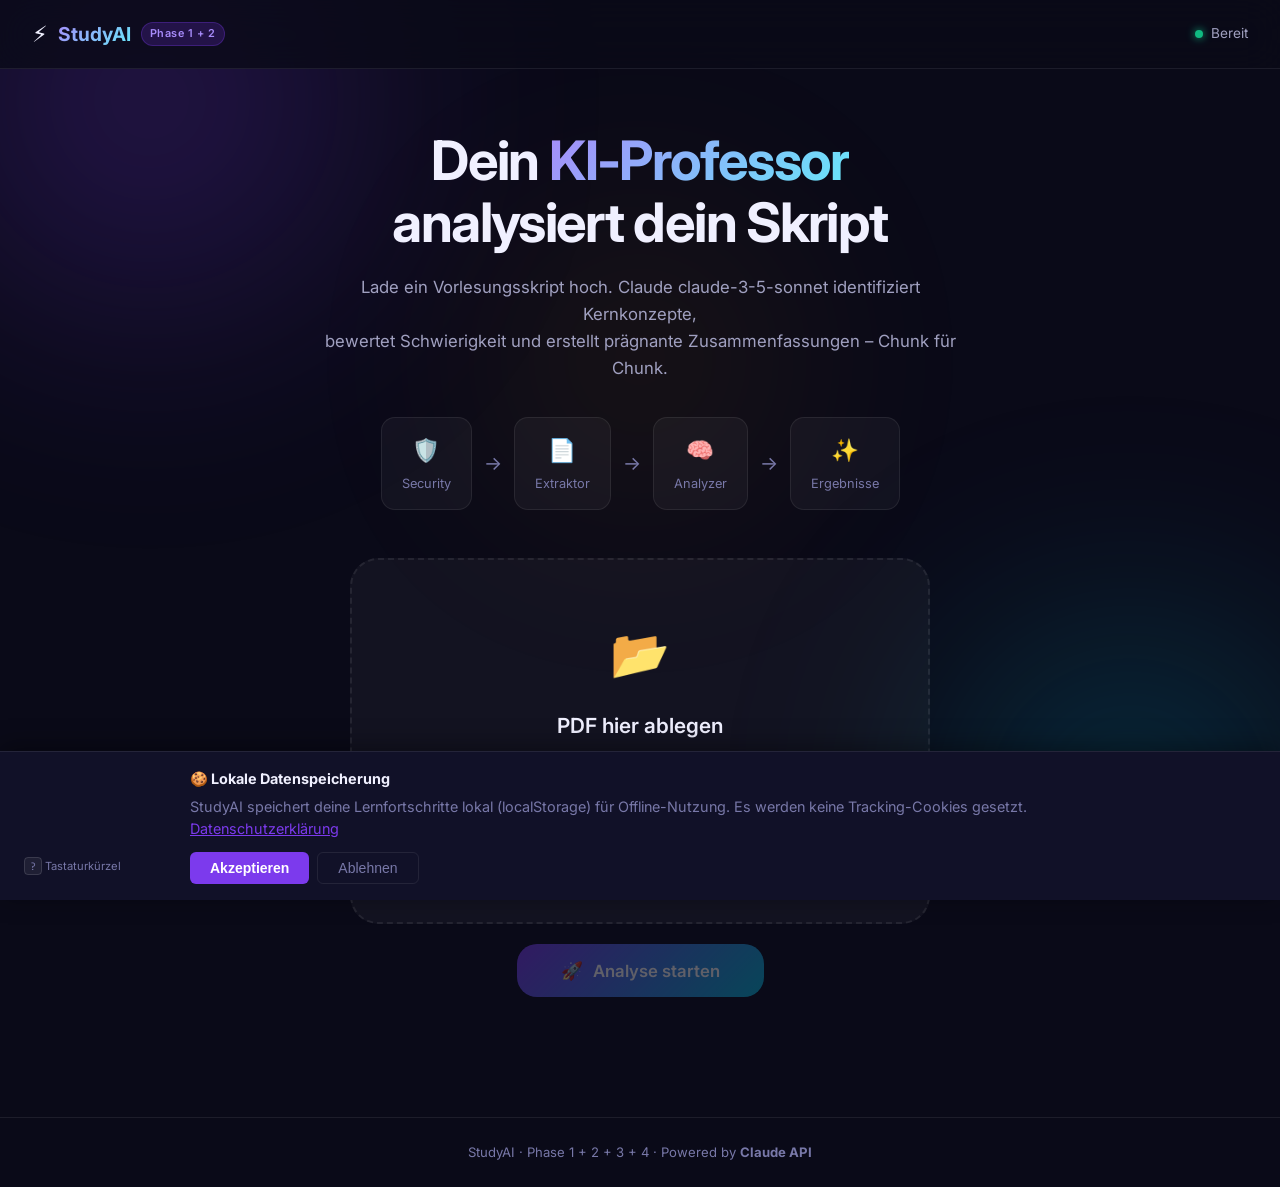
==== index.html @ c9f89b5f "feat: implement Phase 1 (GDPR) + Phase 2 (Monetization) for SaaS launch Phase 1 – GDPR & Legal Compl" ====
<!DOCTYPE html>
<html lang="de">

<head>
  <meta charset="UTF-8" />
  <meta name="viewport" content="width=device-width, initial-scale=1.0" />
  <title>StudyAI – Intelligente Skript-Analyse</title>
  <meta name="description"
    content="KI-gestützte Analyse von Vorlesungsskripten. Lade ein PDF hoch und erhalte sofort Fachbegriffe, Schwierigkeitsgrade und präzise Zusammenfassungen." />

  <!-- ── PWA ────────────────────────────────────────────────────────────────── -->
  <link rel="manifest" href="/manifest.json" />
  <meta name="theme-color" content="#7c3aed" />
  <!-- iOS Support -->
  <meta name="apple-mobile-web-app-capable" content="yes" />
  <meta name="apple-mobile-web-app-status-bar-style" content="black-translucent" />
  <meta name="apple-mobile-web-app-title" content="StudyAI" />
  <link rel="apple-touch-icon" href="/icons/icon.svg" />
  <!-- Windows Tile -->
  <meta name="msapplication-TileColor" content="#7c3aed" />
  <meta name="msapplication-TileImage" content="/icons/icon.svg" />

  <link rel="preconnect" href="https://fonts.googleapis.com" />
  <link rel="preconnect" href="https://fonts.gstatic.com" crossorigin />
  <link
    href="https://fonts.googleapis.com/css2?family=Inter:wght@300;400;500;600;700&family=JetBrains+Mono:wght@400;500&display=swap"
    rel="stylesheet" />
  <link rel="stylesheet" href="styles.css" />
  <script src="https://cdn.jsdelivr.net/npm/mermaid@10/dist/mermaid.min.js"></script>
</head>

<body>

  <!-- ── Hintergrund ──────────────────────────────────────────── -->
  <div class="bg-orbs">
    <div class="orb orb-1"></div>
    <div class="orb orb-2"></div>
    <div class="orb orb-3"></div>
  </div>

  <!-- ── Navigation ───────────────────────────────────────────── -->
  <nav class="navbar">
    <div class="nav-brand">
      <span class="brand-icon">⚡</span>
      <span class="brand-name">StudyAI</span>
      <span class="brand-badge">Phase 1 + 2</span>
    </div>
    <div class="nav-right">
      <div class="nav-status" id="navStatus">
        <span class="status-dot"></span>
        <span id="navStatusText">Bereit</span>
      </div>
      <!-- User-Menü (sichtbar wenn eingeloggt) -->
      <div id="userMenu" class="user-menu hidden">
        <button class="user-menu-btn" id="userMenuBtn" aria-expanded="false">
          <img id="userAvatar" class="user-avatar" src="" alt="Avatar" />
          <span id="userDisplayName" class="user-name"></span>
          <span class="user-menu-chevron">▾</span>
        </button>
        <div id="userMenuDropdown" class="user-menu-dropdown hidden">
          <div class="user-menu-info">
            <span id="userEmail" class="user-menu-email"></span>
            <span id="userTierBadge" class="user-tier-badge tier-free">Free</span>
          </div>

          <!-- Usage-Meter -->
          <div id="userUsageMeter" class="user-usage-meter">
            <div class="usage-row">
              <span class="usage-label">Analysen</span>
              <span id="usageAnalyses" class="usage-count">0 / 3</span>
            </div>
            <div class="usage-bar-wrap">
              <div class="usage-bar-fill" id="usageAnalysesFill" style="width:0%"></div>
            </div>
          </div>

          <hr class="user-menu-divider" />

          <!-- Upgrade-Button (nur für Free-User) -->
          <button class="user-menu-item user-menu-upgrade hidden" id="btnUpgrade">
            <span>⬆️</span> Upgrade auf Pro
          </button>

          <!-- Abo verwalten (nur für Pro-User) -->
          <button class="user-menu-item hidden" id="btnManageBilling">
            <span>💳</span> Abo verwalten
          </button>

          <!-- Daten exportieren (GDPR) -->
          <button class="user-menu-item" id="btnExportData">
            <span>📦</span> Daten exportieren
          </button>

          <!-- Account löschen (GDPR) -->
          <button class="user-menu-item user-menu-danger" id="btnDeleteAccount">
            <span>🗑️</span> Account löschen
          </button>

          <hr class="user-menu-divider" />
          <button class="user-menu-item" id="btnSignOut">
            <span>🚪</span> Abmelden
          </button>
        </div>
      </div>
    </div>
  </nav>

  <!-- ── Hero ─────────────────────────────────────────────────── -->
  <main class="main">

  <!-- ── Session-Picker (erscheint beim Start wenn Sessions vorhanden) ───── -->
  <section id="sessionPickerSection" class="session-picker-section hidden">
    <div class="session-picker-card">
      <div class="session-picker-header">
        <span class="session-picker-icon">📚</span>
        <div>
          <h2 class="session-picker-title">Willkommen zurück!</h2>
          <p class="session-picker-sub">Möchtest du eine frühere Session fortsetzen?</p>
        </div>
      </div>
      <div id="sessionList" class="session-list"></div>
      <div class="session-picker-actions">
        <button id="btnNewSession" class="btn-new-session">+ Neue Session starten</button>
        <label class="btn-import-session" title="Session aus JSON importieren">
          ⬆️ Session importieren
          <input type="file" id="sessionImportInput" accept=".json" class="hidden" />
        </label>
      </div>
    </div>
  </section>

  <!-- ── Toast Container ───────────────────────────────────────────────────── -->
  <div id="toastContainer" role="status" aria-live="polite" aria-atomic="true"></div>

  <!-- ── GDPR Cookie-Consent ─────────────────────────────────────────────────── -->
  <div id="cookieConsent" class="cookie-banner" role="dialog" aria-modal="true"
       aria-labelledby="cookieTitle" hidden>
    <div class="cookie-content">
      <p id="cookieTitle"><strong>🍪 Lokale Datenspeicherung</strong></p>
      <p class="cookie-text">StudyAI speichert deine Lernfortschritte lokal (localStorage)
        für Offline-Nutzung. Es werden keine Tracking-Cookies gesetzt.
        <a href="/privacy.html" target="_blank" rel="noopener">Datenschutzerklärung</a>
      </p>
      <div class="cookie-actions">
        <button id="cookieAccept" class="btn-cookie-accept">Akzeptieren</button>
        <button id="cookieReject" class="btn-cookie-reject">Ablehnen</button>
      </div>
    </div>
  </div>

  <!-- ── Auth-Overlay (wird verborgen wenn eingeloggt) ─────────────────────── -->
  <div id="authOverlay" class="auth-overlay hidden" role="dialog" aria-modal="true" aria-labelledby="authTitle">
    <div class="auth-card">
      <!-- Logo -->
      <div class="auth-logo">
        <img src="/icons/icon.svg" class="auth-logo-img" alt="StudyAI" />
        <h1 class="auth-title">StudyAI</h1>
        <p class="auth-subtitle">Melde dich an, um deine Lernfortschritte zu speichern</p>
      </div>

      <!-- Google Sign-In -->
      <button id="btnSignInGoogle" class="btn-google-signin">
        <svg class="google-icon" viewBox="0 0 24 24" width="20" height="20">
          <path fill="#4285F4" d="M22.56 12.25c0-.78-.07-1.53-.2-2.25H12v4.26h5.92c-.26 1.37-1.04 2.53-2.21 3.31v2.77h3.57c2.08-1.92 3.28-4.74 3.28-8.09z"/>
          <path fill="#34A853" d="M12 23c2.97 0 5.46-.98 7.28-2.66l-3.57-2.77c-.98.66-2.23 1.06-3.71 1.06-2.86 0-5.29-1.93-6.16-4.53H2.18v2.84C3.99 20.53 7.7 23 12 23z"/>
          <path fill="#FBBC05" d="M5.84 14.09c-.22-.66-.35-1.36-.35-2.09s.13-1.43.35-2.09V7.07H2.18C1.43 8.55 1 10.22 1 12s.43 3.45 1.18 4.93l2.85-2.22.81-.62z"/>
          <path fill="#EA4335" d="M12 5.38c1.62 0 3.06.56 4.21 1.64l3.15-3.15C17.45 2.09 14.97 1 12 1 7.7 1 3.99 3.47 2.18 7.07l3.66 2.84c.87-2.6 3.3-4.53 6.16-4.53z"/>
        </svg>
        Mit Google anmelden
      </button>

      <div class="auth-divider"><span>oder</span></div>

      <!-- Email/Passwort -->
      <form id="authEmailForm" class="auth-email-form" autocomplete="on">
        <input type="email" id="authEmail" class="auth-input" placeholder="E-Mail" required autocomplete="email" />
        <input type="password" id="authPassword" class="auth-input" placeholder="Passwort" required autocomplete="current-password" />
        <div style="text-align: right; margin: -8px 0 12px;">
          <a href="#" id="forgotPasswordLink" style="font-size: 13px; color: #6c8ebf; text-decoration: none;">Passwort vergessen?</a>
        </div>
        <div id="authError" class="auth-error hidden"></div>
        <button type="submit" id="btnSignInEmail" class="btn-auth-submit">Anmelden</button>
        <button type="button" id="btnRegisterEmail" class="btn-auth-secondary">Registrieren</button>
      </form>

      <!-- Offline / kein Firebase -->
      <div class="auth-local-hint hidden" id="authLocalHint">
        <p>Kein Firebase konfiguriert – App läuft im lokalen Modus.</p>
      </div>
    </div>
  </div>

  <!-- ── Offline-Indicator ─────────────────────────────────────────────────── -->
  <div id="offlineBanner" class="offline-banner hidden">
    <span class="offline-icon">📴</span>
    <span>Offline – Änderungen werden gespeichert sobald du wieder online bist</span>
  </div>

  <!-- ── PWA Install-Banner ────────────────────────────────────────────────── -->
  <div id="installBanner" class="install-banner hidden">
    <div class="install-banner-content">
      <img src="/icons/icon.svg" class="install-banner-icon" alt="StudyAI Icon" />
      <div class="install-banner-text">
        <strong>StudyAI installieren</strong>
        <span>Zur Homescreen hinzufügen – auch offline nutzbar</span>
      </div>
    </div>
    <div class="install-banner-btns">
      <button id="btnInstall" class="btn-install">Installieren</button>
      <button id="btnInstallDismiss" class="btn-install-dismiss">✕</button>
    </div>
  </div>

  <!-- ── SW Update-Banner ──────────────────────────────────────────────────── -->
  <div id="updateBanner" class="update-banner hidden">
    <span>🔄 Neue Version verfügbar</span>
    <button id="btnUpdate" class="btn-update">Jetzt aktualisieren</button>
  </div>

  <!-- ── Keyboard Help Modal ───────────────────────────────────────────────── -->
  <div id="kbdHelpModal" class="hidden" role="dialog" aria-modal="true" aria-labelledby="kbdHelpTitle">
    <div class="kbd-help-card">
      <div class="kbd-help-title" id="kbdHelpTitle">
        Tastaturkürzel
        <button class="kbd-help-close" id="btnKbdHelpClose" aria-label="Schließen">✕</button>
      </div>
      <div class="kbd-help-section">
        <div class="kbd-help-section-title">Allgemein</div>
        <div class="kbd-help-row">
          <span>Hilfe öffnen / schließen</span>
          <div class="kbd-keys"><span class="kbd-key">?</span></div>
        </div>
        <div class="kbd-help-row">
          <span>Modals schließen</span>
          <div class="kbd-keys"><span class="kbd-key">Esc</span></div>
        </div>
      </div>
      <div class="kbd-help-section">
        <div class="kbd-help-section-title">Spaced Repetition</div>
        <div class="kbd-help-row">
          <span>Karte aufdecken</span>
          <div class="kbd-keys"><span class="kbd-key">Leertaste</span> <span class="kbd-key">Enter</span></div>
        </div>
        <div class="kbd-help-row">
          <span>Nochmal / Schwer / Gut / Einfach</span>
          <div class="kbd-keys"><span class="kbd-key">1</span><span class="kbd-key">2</span><span class="kbd-key">3</span><span class="kbd-key">4</span></div>
        </div>
      </div>
      <div class="kbd-help-section">
        <div class="kbd-help-section-title">Quiz</div>
        <div class="kbd-help-row">
          <span>Option A / B / C / D wählen</span>
          <div class="kbd-keys"><span class="kbd-key">1</span><span class="kbd-key">2</span><span class="kbd-key">3</span><span class="kbd-key">4</span></div>
        </div>
        <div class="kbd-help-row">
          <span>Nächste Frage</span>
          <div class="kbd-keys"><span class="kbd-key">Enter</span> <span class="kbd-key">Leertaste</span></div>
        </div>
      </div>
    </div>
  </div>

  <!-- ── Rename Modal ──────────────────────────────────────────────────────── -->
  <div id="renameModal" class="modal-overlay hidden" role="dialog" aria-modal="true" aria-labelledby="renameModalTitle">
    <div class="modal-card">
      <h3 class="modal-title" id="renameModalTitle">Session umbenennen</h3>
      <input type="text" id="renameInput" class="modal-input" placeholder="Neuer Name…" maxlength="80" />
      <div class="modal-actions">
        <button id="btnRenameSave" class="btn-primary">Speichern</button>
        <button id="btnRenameCancel" class="btn-ghost">Abbrechen</button>
      </div>
    </div>
  </div>

    <section class="hero">
      <h1 class="hero-title">
        Dein&nbsp;<span class="gradient-text">KI-Professor</span><br />
        analysiert dein Skript
      </h1>
      <p class="hero-subtitle">
        Lade ein Vorlesungsskript hoch. Claude claude-3-5-sonnet identifiziert Kernkonzepte,<br />
        bewertet Schwierigkeit und erstellt prägnante Zusammenfassungen – Chunk für Chunk.
      </p>

      <!-- Agent-Pipeline-Visualisierung -->
      <div class="pipeline-bar">
        <div class="pipeline-step" id="step-security">
          <div class="pipeline-icon">🛡️</div>
          <span>Security</span>
        </div>
        <div class="pipeline-arrow">→</div>
        <div class="pipeline-step" id="step-extraction">
          <div class="pipeline-icon">📄</div>
          <span>Extraktor</span>
        </div>
        <div class="pipeline-arrow">→</div>
        <div class="pipeline-step" id="step-analysis">
          <div class="pipeline-icon">🧠</div>
          <span>Analyzer</span>
        </div>
        <div class="pipeline-arrow">→</div>
        <div class="pipeline-step" id="step-finalizing">
          <div class="pipeline-icon">✨</div>
          <span>Ergebnisse</span>
        </div>
      </div>
    </section>

    <!-- ── Upload-Zone ──────────────────────────────────────────── -->
    <section class="upload-section" id="uploadSection">
      <div class="upload-card" id="dropZone">
        <input type="file" id="fileInput" accept=".pdf" class="hidden" multiple />
        <div class="upload-icon">📂</div>
        <h2 class="upload-title">PDF hier ablegen</h2>
        <p class="upload-subtitle">oder klicken zum Auswählen</p>
        <p class="upload-hint">Max. 20 MB · Max. 200 Seiten · Nur textbasierte PDFs</p>
        <button class="btn-upload" id="btnUpload">PDF auswählen</button>
      </div>

      <!-- Dateivorschau -->
      <div class="file-preview hidden" id="filePreview">
        <div class="file-icon">📋</div>
        <div class="file-info">
          <span class="file-name" id="fileName">–</span>
          <span class="file-size" id="fileSize">–</span>
        </div>
        <button class="btn-remove" id="btnRemove" title="Entfernen">✕</button>
        <div id="fileList" class="file-list hidden"></div>
      </div>

      <button class="btn-analyze" id="btnAnalyze" disabled>
        <span class="btn-icon">🚀</span>
        Analyse starten
      </button>
    </section>

    <!-- ── Fortschrittsanzeige ──────────────────────────────────── -->
    <section class="progress-section hidden" id="progressSection">
      <div class="progress-card">
        <div class="progress-header">
          <span class="progress-title" id="progressTitle">Initialisiere…</span>
          <span class="progress-pct" id="progressPct">0%</span>
        </div>
        <div class="progress-track">
          <div class="progress-bar" id="progressBar"></div>
        </div>
        <p class="progress-msg" id="progressMsg">Bitte warte…</p>
        <div class="progress-agents">
          <span class="agent-chip active" id="agentSecurity">🛡️ Security</span>
          <span class="agent-chip" id="agentExtraction">📄 Extraktor</span>
          <span class="agent-chip" id="agentAnalysis">🧠 Analyzer</span>
          <span class="agent-chip" id="agentFinalizing">✨ Finalisierung</span>
        </div>
      </div>
    </section>

    <!-- ── Metadaten ─────────────────────────────────────────────── -->
    <section class="meta-section hidden" id="metaSection">
      <div class="meta-grid" id="metaGrid">
        <!-- via JS befüllt -->
      </div>
    </section>

    <!-- ── Ergebnisse ────────────────────────────────────────────── -->
    <section class="results-section hidden" id="resultsSection">
      <div class="results-header">
        <h2 class="results-title">Analyse-Ergebnisse</h2>
        <div class="results-actions">
          <button class="btn-ghost" id="btnToggleView">🗂️ Alle Themen</button>
          <button class="btn-ghost" id="btnDownload">⬇️ JSON herunterladen</button>
          <button class="btn-ghost" id="btnReset">↩️ Neu analysieren</button>
        </div>
      </div>

      <!-- Themenübersicht -->
      <div class="view hidden" id="viewThemes">
        <div class="themes-grid" id="themesGrid"></div>
      </div>

      <!-- Chunk-Karten -->
      <div class="view" id="viewChunks">
        <div class="chunks-grid" id="chunksGrid"></div>
      </div>
    </section>

    <!-- ── Fehler ────────────────────────────────────────────────── -->
    <section class="error-section hidden" id="errorSection">
      <div class="error-card">
        <div class="error-icon">⚠️</div>
        <h3>Fehler bei der Analyse</h3>
        <p class="error-msg" id="errorMsg">–</p>
        <button class="btn-analyze" id="btnErrorReset">Erneut versuchen</button>
      </div>
    </section>

    <!-- ── Phase 2: Lernplan ──────────────────────────────── -->
    <section class="plan-section hidden" id="planSection">
      <!-- Divider -->
      <div class="phase-divider">
        <span class="phase-label">Phase 2 – Der Planer</span>
      </div>

      <!-- Steuerung -->
      <div class="plan-controls-card">
        <div class="plan-controls-header">
          <div class="plan-controls-icon">📅</div>
          <div>
            <h2 class="plan-controls-title">Lernplan erstellen</h2>
            <p class="plan-controls-sub">Claude verteilt die Themen gewichtet nach Schwierigkeit mit 2 Puffertagen vor
              der Prüfung.</p>
          </div>
        </div>
        <div class="plan-inputs">
          <div class="plan-input-group">
            <label class="plan-label" for="inputPruefungsdatum">🗓️ Prüfungsdatum</label>
            <input type="date" id="inputPruefungsdatum" class="plan-date-input" />
          </div>
          <div class="plan-input-group">
            <label class="plan-label" for="inputStunden">
              ⏱️ Tägliche Lernzeit: <span id="stundenWert">3</span> Stunden
            </label>
            <input type="range" id="inputStunden" class="plan-slider" min="1" max="12" step="0.5" value="3" />
            <div class="slider-ticks">
              <span>1h</span><span>3h</span><span>6h</span><span>9h</span><span>12h</span>
            </div>
          </div>
        </div>
        <button class="btn-plan" id="btnPlan" disabled>
          <span class="btn-icon">🗓️</span>
          Lernplan generieren
        </button>
      </div>

      <!-- Ladeanimation -->
      <div class="plan-loading hidden" id="planLoading">
        <div class="plan-spinner"></div>
        <p class="plan-loading-text">Claude erstellt deinen persönlichen Lernplan…</p>
      </div>

      <!-- Fehler beim Planen -->
      <div class="plan-error hidden" id="planError">
        <div class="error-card">
          <div class="error-icon">⚠️</div>
          <h3>Fehler beim Erstellen des Lernplans</h3>
          <p class="error-msg" id="planErrorMsg">–</p>
        </div>
      </div>

      <!-- Kalender-Ergebnis -->
      <div class="plan-result hidden" id="planResult">
        <div class="plan-result-header">
          <div class="plan-stats" id="planStats"></div>
          <button class="btn-ghost" id="btnDownloadPlan">⬇️ Lernplan herunterladen</button>
        </div>
        <div class="calendar-container" id="calendarContainer"></div>
      </div>
    </section>

    <!-- ── Phase 3: Flashcard-Fabrik ───────────────────── -->
    <section class="fc-section hidden" id="fcSection">

      <!-- Phase-Divider -->
      <div class="phase-divider">
        <span class="phase-label">Phase 3 – Die Flashcard-Fabrik</span>
      </div>

      <!-- Trigger-Card -->
      <div class="fc-trigger-card">
        <div class="fc-trigger-header">
          <div class="fc-trigger-icon">🧠</div>
          <div>
            <h2 class="fc-trigger-title">Flashcards werden automatisch generiert</h2>
            <p class="fc-trigger-sub">Claude erstellt Anki-Karten für jedes Thema: Definitionen, Formeln, Konzepte &amp;
              Ursache-Wirkung. Karten werden sofort nach der Analyse erzeugt.</p>
          </div>
        </div>
        <button class="btn-fc-generate" id="btnFcGenerate">
          <span class="btn-icon">🔄</span>
          Neu generieren
        </button>
      </div>

      <!-- SSE-Fortschritt -->
      <div class="fc-progress hidden" id="fcProgress">
        <div class="fc-progress-inner">
          <div class="plan-spinner"></div>
          <div>
            <div class="fc-progress-title" id="fcProgressTitle">Generiere Karten…</div>
            <div class="fc-progress-bar-wrap">
              <div class="fc-progress-bar" id="fcProgressBar"></div>
            </div>
            <div class="fc-progress-msg" id="fcProgressMsg">Bitte warten…</div>
          </div>
        </div>
      </div>

      <!-- Ergebnis -->
      <div class="fc-result hidden" id="fcResult">
        <!-- Stats + Filter + Actions -->
        <div class="fc-result-header">
          <div class="fc-stats" id="fcStats"></div>
          <div class="fc-actions">
            <button class="btn-ghost" id="btnFcDownload">⬇️ Anki-Export</button>
            <button class="btn-ghost" id="btnFcShuffle">🔀 Mischen</button>
          </div>
        </div>

        <!-- Suchfeld -->
        <div class="fc-search-wrap">
          <span class="fc-search-icon">🔍</span>
          <input type="text" id="fcSearchInput" class="fc-search-input" placeholder="Karten durchsuchen…" maxlength="120" autocomplete="off" />
          <button class="fc-search-clear" id="fcSearchClear" title="Suche löschen">✕</button>
        </div>

        <!-- Typ-Filter -->
        <div class="fc-filter-bar" id="fcFilterBar">
          <button class="fc-filter-pill active" data-type="all">Alle</button>
        </div>

        <!-- Schwierigkeits-Tier-Filter -->
        <div class="fc-filter-bar fc-tier-bar" id="fcTierBar" style="margin-top: 10px;">
          <button class="fc-tier-pill active" data-tier="all">Alle Level</button>
          <button class="fc-tier-pill" data-tier="Beginner">🌱 Beginner</button>
          <button class="fc-tier-pill" data-tier="Intermediate">🚀 Intermediate</button>
          <button class="fc-tier-pill" data-tier="Advanced">🧠 Advanced</button>
        </div>

        <!-- Deck-Viewport: einzelne Karte + Navigation -->
        <div class="fc-deck" id="fcDeck">
          <div class="fc-card-wrap">
            <!-- 3D-Flip-Karte -->
            <div class="fc-card" id="fcCard">
              <div class="fc-card-inner" id="fcCardInner">
                <div class="fc-card-front">
                  <div style="display: flex; justify-content: space-between; align-items: center; margin-bottom: 20px;">
                    <div class="fc-card-typ" id="fcCardTyp" style="margin-bottom: 0;"></div>
                    <div class="fc-card-tier" id="fcCardTier"
                      style="font-size: 0.75rem; font-weight: 700; padding: 4px 10px; border-radius: 99px;"></div>
                  </div>
                  <div class="fc-card-question" id="fcCardFront"></div>
                  <div class="fc-card-hint">Tippen zum Umdrehen 🔄</div>
                </div>
                <div class="fc-card-back">
                  <div class="fc-card-answer" id="fcCardBack"></div>
                  <div class="fc-card-diagram" id="fcCardDiagram" style="margin-top: 15px;"></div>
                  <div class="fc-card-diff" id="fcCardDiff"></div>
                </div>
              </div>
            </div>
          </div>

          <!-- Bewertungs-Buttons -->
          <div class="fc-rating" id="fcRating">
            <button class="fc-rate-btn fc-rate-hard" id="btnRateHard">🔴 Nochmal</button>
            <button class="fc-rate-btn fc-rate-ok" id="btnRateOk">🟡 Gut</button>
            <button class="fc-rate-btn fc-rate-easy" id="btnRateEasy">🟢 Perfekt</button>
          </div>

          <!-- Navigation -->
          <div class="fc-nav">
            <button class="fc-nav-btn" id="btnFcPrev">←</button>
            <span class="fc-nav-count" id="fcNavCount">1 / 0</span>
            <button class="fc-nav-btn" id="btnFcNext">→</button>
          </div>
        </div>

        <!-- Karten-Galerie (alle Karten als Grid) -->
        <div class="fc-gallery" id="fcGallery"></div>
      </div>

    </section>

  <!-- ── Quiz-Modus ──────────────────────────────────────────────── -->
  <section id="quizSection" class="quiz-section hidden">
    <div class="phase-divider">
      <span class="phase-label">🧠 Phase 5 – Quiz-Modus</span>
    </div>
    <div class="quiz-card">
      <!-- Setup -->
      <div id="quizSetup">
        <div class="quiz-setup-header">
          <span class="quiz-setup-icon">🎯</span>
          <div>
            <h3 class="quiz-setup-title">Active Recall Quiz</h3>
            <p class="quiz-setup-sub">Teste dein Wissen mit Multiple-Choice-Fragen. Claude generiert 3 falsche + 1 richtige Antwort pro Karte.</p>
          </div>
        </div>
        <div class="quiz-setup-btns">
          <button id="btnQuizAll" class="btn-quiz-start">🧠 Alle Karten testen (20 Fragen)</button>
          <button id="btnQuizWeak" class="btn-quiz-weak hidden">📉 Nur Schwächen testen</button>
        </div>
      </div>
      <!-- Loading -->
      <div id="quizLoading" class="quiz-loading hidden">
        <div class="plan-spinner"></div>
        <p class="quiz-loading-text">Claude generiert Antwortoptionen…</p>
      </div>
      <!-- Progress + Frage -->
      <div id="quizProgressWrap" class="hidden">
        <div class="quiz-prog-header">
          <span id="quizProgressLabel" class="quiz-prog-label">Frage 1 von 20</span>
          <span id="quizProgressPct" class="quiz-prog-pct">0%</span>
        </div>
        <div class="progress-track" style="margin-bottom:1.5rem">
          <div id="quizProgressBar" class="progress-bar" style="width:0%"></div>
        </div>
        <!-- Frage -->
        <div id="quizQuestion">
          <div class="quiz-question-meta">
            <span id="quizQuestionTyp" class="fc-card-typ">Konzept</span>
          </div>
          <p id="quizQuestionText" class="quiz-question-text"></p>
          <div id="quizOptions" class="quiz-options"></div>
          <button id="btnQuizNext" class="btn-quiz-next hidden">Weiter →</button>
        </div>
      </div>
      <!-- Ergebnis -->
      <div id="quizResult" class="quiz-result hidden">
        <div class="quiz-score-ring">
          <svg viewBox="0 0 120 120" class="quiz-score-svg">
            <circle cx="60" cy="60" r="52" class="sr-ring-bg"/>
            <circle id="quizScoreArc" cx="60" cy="60" r="52" class="sr-ring-arc quiz-score-arc"/>
          </svg>
          <div class="quiz-score-text">
            <span id="quizScoreNum" class="quiz-score-num">0</span>
            <span class="quiz-score-lbl">Punkte</span>
          </div>
        </div>
        <p id="quizScoreText" class="quiz-score-desc"></p>
        <div id="quizWeakTopics" class="quiz-weak-topics"></div>
        <div class="quiz-result-btns">
          <button id="btnQuizRetry" class="btn-quiz-start">🔄 Nochmal</button>
          <button id="btnQuizRetryWeak" class="btn-quiz-weak hidden">📉 Nur Fehler wiederholen</button>
        </div>
      </div>
    </div>
  </section>

    <!-- ── Phase 4: Spaced Repetition ────────────────── -->
    <section class="sr-section hidden" id="srSection">

      <!-- Divider -->
      <div class="phase-divider">
        <span class="phase-label">Phase 4 – Spaced Repetition (SM-2)</span>
        <span class="ml-badge">✨ ML Optimized</span>
      </div>

      <!-- Tabs -->
      <div class="sr-tabs" id="srTabs">
        <button class="sr-tab active" data-tab="dashboard">📊 Dashboard</button>
        <button class="sr-tab" data-tab="weaknesses">📉 Schwächen</button>
      </div>
      <!-- Schwächen-Tab -->
      <div id="srWeaknessTab" class="hidden">
        <div id="weaknessList" class="weakness-list"></div>
        <button id="btnQuizWeaknesses" class="btn-quiz-weak" style="margin-top:1rem">🧠 Schwächen im Quiz testen</button>
      </div>

      <!-- Status-Dashboard -->
      <div id="srDashboardTab" class="sr-dashboard">
        <!-- Fortschrittsring -->
        <div class="sr-ring-wrap">
          <svg class="sr-ring" viewBox="0 0 80 80">
            <circle class="sr-ring-bg" cx="40" cy="40" r="34" />
            <circle class="sr-ring-arc" cx="40" cy="40" r="34" id="srRingArc" />
          </svg>
          <div class="sr-ring-text">
            <span class="sr-ring-num" id="srDueCount">0</span>
            <span class="sr-ring-lbl">Fällig</span>
          </div>
        </div>
        <!-- Stats -->
        <div class="sr-stats-grid">
          <div class="sr-stat-item">
            <div class="sr-stat-val" id="srTotalCount">0</div>
            <div class="sr-stat-label">Gesamt</div>
          </div>
          <div class="sr-stat-item">
            <div class="sr-stat-val" id="srNewCount">0</div>
            <div class="sr-stat-label">Neu</div>
          </div>
          <div class="sr-stat-item">
            <div class="sr-stat-val" id="srLearnedCount">0</div>
            <div class="sr-stat-label">Gelernt</div>
          </div>
          <div class="sr-stat-item">
            <div class="sr-stat-val" id="srStreakCount">0</div>
            <div class="sr-stat-label">Streak 🔥</div>
          </div>
        </div>
        <!-- Start-Button -->
        <button class="btn-sr-start" id="btnSrStart" disabled>
          <span id="srStartLabel">▶ Review starten</span>
        </button>
      </div>

      <!-- Review-View (Karte + 4-Button-Rating) -->
      <div class="sr-review hidden" id="srReview">
        <!-- Fortschritt -->
        <div class="sr-review-progress">
          <div class="sr-review-prog-bar-wrap">
            <div class="sr-review-prog-bar" id="srReviewProgBar"></div>
          </div>
          <span class="sr-review-prog-label" id="srReviewProgLabel">0 / 0</span>
        </div>

        <!-- Flip-Karte (SM-2-Variante) -->
        <div class="fc-card-wrap" style="margin:0 auto;">
          <div class="fc-card" id="srCard">
            <div class="fc-card-inner" id="srCardInner">
              <div class="fc-card-front">
                <div class="fc-card-typ" id="srCardTyp"></div>
                <div class="fc-card-question" id="srCardFront"></div>
                <div class="fc-card-hint">Tippen zum Aufdecken 🔄</div>
              </div>
              <div class="fc-card-back">
                <div class="fc-card-answer" id="srCardBack"></div>
                <div class="fc-card-diff" id="srCardDiff"></div>
              </div>
            </div>
          </div>
        </div>

        <!-- 4-Button-Bewertung (nur sichtbar nach dem Aufdecken) -->
        <div class="sr-rating-wrap hidden" id="srRatingWrap">
          <p class="sr-rating-hint">Wie gut wusstest du es? <span class="kbd-hint">Tasten: 1 · 2 · 3 · 4</span></p>
          <div class="sr-rating-btns">
            <button class="sr-btn sr-btn-again" id="srBtnAgain" data-rating="0">
              <span class="sr-btn-icon">🔁</span>
              <span class="sr-btn-label">Nochmal</span>
              <span class="sr-btn-interval">Sofort</span>
            </button>
            <button class="sr-btn sr-btn-hard" id="srBtnHard" data-rating="1">
              <span class="sr-btn-icon">🔴</span>
              <span class="sr-btn-label">Schwer</span>
              <span class="sr-btn-interval">+10 Min</span>
            </button>
            <button class="sr-btn sr-btn-good" id="srBtnGood" data-rating="2">
              <span class="sr-btn-icon">🟡</span>
              <span class="sr-btn-label">Gut</span>
              <span class="sr-btn-interval">+2 Tage</span>
            </button>
            <button class="sr-btn sr-btn-easy" id="srBtnEasy" data-rating="3">
              <span class="sr-btn-icon">🟢</span>
              <span class="sr-btn-label">Einfach</span>
              <span class="sr-btn-interval">+4 Tage</span>
            </button>
          </div>
        </div>
      </div>

      <!-- Session-Abschluss -->
      <div class="sr-done hidden" id="srDone">
        <div class="sr-done-icon">🎉</div>
        <h3 class="sr-done-title">Session abgeschlossen!</h3>
        <div class="sr-done-stats" id="srDoneStats"></div>
        <button class="btn-sr-start" id="btnSrAgain">Nochmäls wiederholen</button>
      </div>

    </section>

  </main>

  <!-- ── Footer ────────────────────────────────────────────────── -->
  <footer class="footer">
    <p>StudyAI · Phase 1 + 2 + 3 + 4 · Powered by <strong id="footerModel">Claude API</strong></p>
  </footer>

  <!-- ── Keyboard Hint ──────────────────────────────────────────────────────── -->
  <div class="kbd-hint-global"><kbd onclick="document.getElementById('kbdHelpModal').classList.toggle('hidden')">?</kbd> Tastaturkürzel</div>

  <!-- ── Firebase SDK (modular v10 compat) ────────────────────────────────────── -->
  <script src="https://www.gstatic.com/firebasejs/10.12.2/firebase-app-compat.js"></script>
  <script src="https://www.gstatic.com/firebasejs/10.12.2/firebase-auth-compat.js"></script>

  <!-- ── DOMPurify – XSS-Schutz für KI-generierte HTML-Inhalte ────────────────── -->
  <script src="https://cdnjs.cloudflare.com/ajax/libs/dompurify/3.1.6/purify.min.js"
          crossorigin="anonymous"
          referrerpolicy="no-referrer"></script>

  <script src="app.js"></script>
</body>

</html>
---- styles.css ----
/* ═══════════════════════════════════════════════════════════════════════════
   StudyAI – Premium Dark-Mode CSS
   Farbpalette: #0d0d1a (Basis) | #7c3aed (Violett) | #06b6d4 (Cyan) | #f59e0b (Amber)
═══════════════════════════════════════════════════════════════════════════ */

/* ── Tokens ───────────────────────────────────────────────────────────── */
:root {
  --bg-base: #0a0a18;
  --bg-surface: #111128;
  --bg-card: rgba(255, 255, 255, 0.04);
  --bg-card-hover: rgba(255, 255, 255, 0.07);
  --border: rgba(255, 255, 255, 0.08);
  --border-glow: rgba(124, 58, 237, 0.4);

  --violet: #7c3aed;
  --violet-light: #a78bfa;
  --cyan: #06b6d4;
  --cyan-light: #67e8f9;
  --amber: #f59e0b;
  --green: #10b981;
  --red: #ef4444;

  --text-primary: #f0f0ff;
  --text-secondary: #a0a0c0;
  --text-muted: #7878a8; /* Erhöht von #5a5a80 → WCAG AA kompatibel auf --bg-base */

  --radius-sm: 8px;
  --radius-md: 14px;
  --radius-lg: 20px;
  --radius-xl: 28px;

  --shadow-md: 0 4px 24px rgba(0, 0, 0, 0.4);
  --shadow-glow-v: 0 0 40px rgba(124, 58, 237, 0.3);
  --shadow-glow-c: 0 0 40px rgba(6, 182, 212, 0.25);

  --transition: all 0.25s cubic-bezier(0.4, 0, 0.2, 1);
}

/* ── Reset & Base ─────────────────────────────────────────────────────── */
*,
*::before,
*::after {
  box-sizing: border-box;
  margin: 0;
  padding: 0;
}

html {
  scroll-behavior: smooth;
}

body {
  font-family: 'Inter', system-ui, sans-serif;
  background: var(--bg-base);
  color: var(--text-primary);
  min-height: 100vh;
  overflow-x: hidden;
  line-height: 1.6;
}

/* ── Animierte Hintergrund-Orbs ───────────────────────────────────────── */
.bg-orbs {
  position: fixed;
  inset: 0;
  pointer-events: none;
  z-index: 0;
  overflow: hidden;
}

.orb {
  position: absolute;
  border-radius: 50%;
  filter: blur(120px);
  opacity: 0.35;
  animation: float 12s ease-in-out infinite;
  will-change: filter;
  transform: translateZ(0); /* GPU-Layer erzwingen */
}

.orb-1 {
  width: 600px;
  height: 600px;
  background: radial-gradient(circle, #7c3aed 0%, transparent 70%);
  top: -200px;
  left: -150px;
  animation-delay: 0s;
}

.orb-2 {
  width: 500px;
  height: 500px;
  background: radial-gradient(circle, #06b6d4 0%, transparent 70%);
  bottom: -150px;
  right: -100px;
  animation-delay: -4s;
}

.orb-3 {
  width: 400px;
  height: 400px;
  background: radial-gradient(circle, #f59e0b 0%, transparent 70%);
  top: 40%;
  left: 50%;
  transform: translate(-50%, -50%);
  animation-delay: -8s;
  opacity: 0.15;
}

@keyframes float {

  0%,
  100% {
    transform: translate(0, 0) scale(1);
  }

  33% {
    transform: translate(30px, -40px) scale(1.05);
  }

  66% {
    transform: translate(-20px, 20px) scale(0.95);
  }
}

/* ── Navbar ───────────────────────────────────────────────────────────── */
.navbar {
  position: sticky;
  top: 0;
  z-index: 100;
  display: flex;
  align-items: center;
  justify-content: space-between;
  padding: 16px 32px;
  background: rgba(10, 10, 24, 0.8);
  backdrop-filter: blur(20px);
  border-bottom: 1px solid var(--border);
}

.nav-brand {
  display: flex;
  align-items: center;
  gap: 10px;
}

.brand-icon {
  font-size: 1.4rem;
}

.brand-name {
  font-size: 1.2rem;
  font-weight: 700;
  background: linear-gradient(135deg, var(--violet-light), var(--cyan-light));
  -webkit-background-clip: text;
  -webkit-text-fill-color: transparent;
  background-clip: text;
}

.brand-badge {
  font-size: 0.68rem;
  font-weight: 600;
  padding: 2px 8px;
  border-radius: 99px;
  background: rgba(124, 58, 237, 0.2);
  color: var(--violet-light);
  border: 1px solid rgba(124, 58, 237, 0.3);
  letter-spacing: 0.05em;
}

.nav-status {
  display: flex;
  align-items: center;
  gap: 8px;
  font-size: 0.85rem;
  color: var(--text-secondary);
}

.status-dot {
  width: 8px;
  height: 8px;
  border-radius: 50%;
  background: var(--green);
  box-shadow: 0 0 8px var(--green);
  animation: pulse-dot 2s ease-in-out infinite;
}

.status-dot.busy {
  background: var(--amber);
  box-shadow: 0 0 8px var(--amber);
}

.status-dot.error {
  background: var(--red);
  box-shadow: 0 0 8px var(--red);
}

@keyframes pulse-dot {

  0%,
  100% {
    opacity: 1;
    transform: scale(1);
  }

  50% {
    opacity: 0.5;
    transform: scale(0.8);
  }
}

/* ── Main Layout ──────────────────────────────────────────────────────── */
.main {
  position: relative;
  z-index: 1;
  max-width: 1100px;
  margin: 0 auto;
  padding: 60px 24px 120px;
  display: flex;
  flex-direction: column;
  gap: 48px;
}

/* ── Hero ─────────────────────────────────────────────────────────────── */
.hero {
  text-align: center;
}

.hero-title {
  font-size: clamp(2rem, 5vw, 3.4rem);
  font-weight: 700;
  letter-spacing: -0.03em;
  line-height: 1.15;
  margin-bottom: 20px;
}

.gradient-text {
  background: linear-gradient(135deg, var(--violet-light) 0%, var(--cyan-light) 100%);
  -webkit-background-clip: text;
  -webkit-text-fill-color: transparent;
  background-clip: text;
}

.hero-subtitle {
  font-size: 1.05rem;
  color: var(--text-secondary);
  max-width: 640px;
  margin: 0 auto 36px;
}

/* ── Pipeline Bar ─────────────────────────────────────────────────────── */
.pipeline-bar {
  display: flex;
  align-items: center;
  justify-content: center;
  gap: 12px;
  flex-wrap: wrap;
}

.pipeline-step {
  display: flex;
  flex-direction: column;
  align-items: center;
  gap: 6px;
  padding: 14px 20px;
  border-radius: var(--radius-md);
  background: var(--bg-card);
  border: 1px solid var(--border);
  font-size: 0.8rem;
  color: var(--text-muted);
  transition: var(--transition);
  min-width: 90px;
}

.pipeline-step.active {
  border-color: var(--violet);
  background: rgba(124, 58, 237, 0.15);
  color: var(--violet-light);
  box-shadow: var(--shadow-glow-v);
}

.pipeline-step.done {
  border-color: var(--green);
  background: rgba(16, 185, 129, 0.12);
  color: #6ee7b7;
}

.pipeline-icon {
  font-size: 1.4rem;
}

.pipeline-arrow {
  color: var(--text-muted);
  font-size: 1.2rem;
}

/* ── Upload Section ───────────────────────────────────────────────────── */
.upload-section {
  display: flex;
  flex-direction: column;
  align-items: center;
  gap: 20px;
}

.upload-card {
  width: 100%;
  max-width: 580px;
  border: 2px dashed var(--border);
  border-radius: var(--radius-xl);
  padding: 56px 40px;
  text-align: center;
  cursor: pointer;
  transition: var(--transition);
  background: var(--bg-card);
  position: relative;
  overflow: hidden;
}

.upload-card::before {
  content: '';
  position: absolute;
  inset: 0;
  background: radial-gradient(ellipse at center, rgba(124, 58, 237, 0.08) 0%, transparent 70%);
  opacity: 0;
  transition: opacity 0.3s;
}

.upload-card:hover,
.upload-card.drag-over {
  border-color: var(--violet);
  background: rgba(124, 58, 237, 0.07);
  box-shadow: var(--shadow-glow-v);
  transform: translateY(-2px);
}

.upload-card:hover::before,
.upload-card.drag-over::before {
  opacity: 1;
}

.upload-icon {
  font-size: 3rem;
  margin-bottom: 16px;
}

.upload-title {
  font-size: 1.3rem;
  font-weight: 600;
  margin-bottom: 8px;
}

.upload-subtitle {
  color: var(--text-secondary);
  margin-bottom: 8px;
}

.upload-hint {
  font-size: 0.78rem;
  color: var(--text-muted);
  margin-bottom: 24px;
}

/* Buttons */
.btn-upload {
  padding: 10px 24px;
  border-radius: var(--radius-md);
  border: 1px solid var(--violet);
  background: rgba(124, 58, 237, 0.15);
  color: var(--violet-light);
  font-size: 0.9rem;
  font-weight: 500;
  cursor: pointer;
  transition: var(--transition);
  font-family: inherit;
}

.btn-upload:hover {
  background: rgba(124, 58, 237, 0.3);
  box-shadow: var(--shadow-glow-v);
}

.file-preview {
  display: flex;
  align-items: center;
  gap: 14px;
  padding: 14px 20px;
  border-radius: var(--radius-md);
  background: rgba(6, 182, 212, 0.08);
  border: 1px solid rgba(6, 182, 212, 0.2);
  max-width: 580px;
  width: 100%;
}

.file-icon {
  font-size: 1.5rem;
}

.file-info {
  flex: 1;
  min-width: 0;
}

.file-name {
  display: block;
  font-weight: 500;
  white-space: nowrap;
  overflow: hidden;
  text-overflow: ellipsis;
  font-size: 0.95rem;
}

.file-size {
  font-size: 0.78rem;
  color: var(--text-muted);
}

.btn-remove {
  background: none;
  border: none;
  color: var(--text-muted);
  cursor: pointer;
  font-size: 1rem;
  padding: 4px 8px;
  border-radius: var(--radius-sm);
  transition: var(--transition);
}

.btn-remove:hover {
  color: var(--red);
  background: rgba(239, 68, 68, 0.1);
}

.btn-analyze {
  display: flex;
  align-items: center;
  gap: 10px;
  padding: 16px 44px;
  border: none;
  border-radius: var(--radius-lg);
  background: linear-gradient(135deg, var(--violet), var(--cyan));
  color: white;
  font-size: 1.05rem;
  font-weight: 600;
  cursor: pointer;
  transition: var(--transition);
  font-family: inherit;
  position: relative;
  overflow: hidden;
}

.btn-analyze::before {
  content: '';
  position: absolute;
  inset: 0;
  background: linear-gradient(135deg, var(--cyan), var(--violet));
  opacity: 0;
  transition: opacity 0.3s;
}

.btn-analyze:hover:not(:disabled)::before {
  opacity: 1;
}

.btn-analyze:hover:not(:disabled) {
  transform: translateY(-2px);
  box-shadow: 0 8px 32px rgba(124, 58, 237, 0.5);
}

.btn-analyze:disabled {
  opacity: 0.35;
  cursor: not-allowed;
  transform: none;
}

.btn-icon {
  font-size: 1.1rem;
  position: relative;
  z-index: 1;
}

.btn-analyze span:last-child {
  position: relative;
  z-index: 1;
}

/* ── Progress ─────────────────────────────────────────────────────────── */
.progress-card {
  background: var(--bg-card);
  border: 1px solid var(--border);
  border-radius: var(--radius-xl);
  padding: 32px;
}

.progress-header {
  display: flex;
  justify-content: space-between;
  align-items: center;
  margin-bottom: 14px;
}

.progress-title {
  font-weight: 600;
  font-size: 1.05rem;
}

.progress-pct {
  font-family: 'JetBrains Mono', monospace;
  font-size: 1rem;
  color: var(--cyan-light);
}

.progress-track {
  height: 6px;
  border-radius: 99px;
  background: rgba(255, 255, 255, 0.08);
  overflow: hidden;
  margin-bottom: 14px;
}

.progress-bar {
  height: 100%;
  border-radius: 99px;
  background: linear-gradient(90deg, var(--violet), var(--cyan));
  transition: width 0.5s cubic-bezier(0.4, 0, 0.2, 1);
  width: 0%;
  box-shadow: 0 0 12px rgba(6, 182, 212, 0.5);
}

.progress-msg {
  font-size: 0.875rem;
  color: var(--text-secondary);
  margin-bottom: 20px;
}

.progress-agents {
  display: flex;
  gap: 8px;
  flex-wrap: wrap;
}

.agent-chip {
  padding: 5px 12px;
  border-radius: 99px;
  font-size: 0.75rem;
  font-weight: 500;
  background: rgba(255, 255, 255, 0.05);
  border: 1px solid var(--border);
  color: var(--text-muted);
  transition: var(--transition);
}

.agent-chip.active {
  background: rgba(124, 58, 237, 0.2);
  border-color: var(--violet);
  color: var(--violet-light);
  animation: chip-pulse 1.5s ease-in-out infinite;
}

.agent-chip.done {
  background: rgba(16, 185, 129, 0.15);
  border-color: var(--green);
  color: #6ee7b7;
}

@keyframes chip-pulse {

  0%,
  100% {
    box-shadow: 0 0 0 0 rgba(124, 58, 237, 0.4);
  }

  50% {
    box-shadow: 0 0 0 6px rgba(124, 58, 237, 0);
  }
}

/* ── Meta Grid ────────────────────────────────────────────────────────── */
.meta-grid {
  display: grid;
  grid-template-columns: repeat(auto-fit, minmax(160px, 1fr));
  gap: 16px;
}

.meta-card {
  background: var(--bg-card);
  border: 1px solid var(--border);
  border-radius: var(--radius-md);
  padding: 20px;
  text-align: center;
}

.meta-label {
  font-size: 0.75rem;
  color: var(--text-muted);
  margin-bottom: 8px;
  text-transform: uppercase;
  letter-spacing: 0.07em;
}

.meta-value {
  font-size: 1.8rem;
  font-weight: 700;
}

.meta-value.violet {
  color: var(--violet-light);
}

.meta-value.cyan {
  color: var(--cyan-light);
}

.meta-value.amber {
  color: var(--amber);
}

.meta-value.green {
  color: var(--green);
}

/* ── Results ──────────────────────────────────────────────────────────── */
.results-header {
  display: flex;
  align-items: center;
  justify-content: space-between;
  gap: 16px;
  flex-wrap: wrap;
  margin-bottom: 24px;
}

.results-title {
  font-size: 1.5rem;
  font-weight: 700;
}

.results-actions {
  display: flex;
  gap: 10px;
  flex-wrap: wrap;
}

.btn-ghost {
  padding: 8px 16px;
  border: 1px solid var(--border);
  border-radius: var(--radius-md);
  background: var(--bg-card);
  color: var(--text-secondary);
  font-size: 0.83rem;
  font-weight: 500;
  cursor: pointer;
  transition: var(--transition);
  font-family: inherit;
}

.btn-ghost:hover {
  border-color: var(--violet);
  color: var(--violet-light);
  background: rgba(124, 58, 237, 0.1);
}

.btn-ghost.active {
  border-color: var(--cyan);
  color: var(--cyan-light);
  background: rgba(6, 182, 212, 0.1);
}

/* Chunk-Karten */
.chunks-grid {
  display: flex;
  flex-direction: column;
  gap: 20px;
}

.chunk-card {
  background: var(--bg-card);
  border: 1px solid var(--border);
  border-radius: var(--radius-lg);
  overflow: hidden;
  transition: var(--transition);
  animation: slide-up 0.4s ease both;
}

.chunk-card:hover {
  border-color: var(--border-glow);
  transform: translateY(-2px);
  box-shadow: var(--shadow-glow-v);
}

@keyframes slide-up {
  from {
    opacity: 0;
    transform: translateY(20px);
  }

  to {
    opacity: 1;
    transform: translateY(0);
  }
}

.chunk-header {
  display: flex;
  align-items: center;
  justify-content: space-between;
  padding: 18px 24px;
  border-bottom: 1px solid var(--border);
  background: rgba(255, 255, 255, 0.02);
  cursor: pointer;
  gap: 16px;
}

.chunk-id {
  font-family: 'JetBrains Mono', monospace;
  font-size: 0.78rem;
  color: var(--text-muted);
  background: rgba(255, 255, 255, 0.06);
  padding: 3px 8px;
  border-radius: var(--radius-sm);
}

.chunk-summary {
  flex: 1;
  font-size: 0.9rem;
  color: var(--text-secondary);
}

.diff-badge {
  font-size: 0.75rem;
  font-weight: 700;
  padding: 3px 10px;
  border-radius: 99px;
  white-space: nowrap;
}

.diff-1,
.diff-2 {
  background: rgba(16, 185, 129, 0.15);
  color: #6ee7b7;
  border: 1px solid rgba(16, 185, 129, 0.3);
}

.diff-3,
.diff-4 {
  background: rgba(6, 182, 212, 0.15);
  color: var(--cyan-light);
  border: 1px solid rgba(6, 182, 212, 0.3);
}

.diff-5,
.diff-6 {
  background: rgba(245, 158, 11, 0.15);
  color: #fcd34d;
  border: 1px solid rgba(245, 158, 11, 0.3);
}

.diff-7,
.diff-8 {
  background: rgba(239, 68, 68, 0.15);
  color: #fca5a5;
  border: 1px solid rgba(239, 68, 68, 0.3);
}

.diff-9,
.diff-10 {
  background: rgba(168, 85, 247, 0.2);
  color: #d8b4fe;
  border: 1px solid rgba(168, 85, 247, 0.4);
}

.chunk-expand-icon {
  color: var(--text-muted);
  transition: var(--transition);
}

.chunk-card.expanded .chunk-expand-icon {
  transform: rotate(90deg);
}

.chunk-body {
  display: none;
  padding: 20px 24px;
}

.chunk-card.expanded .chunk-body {
  display: block;
}

.themes-list {
  display: flex;
  flex-direction: column;
  gap: 12px;
}

.theme-item {
  display: grid;
  grid-template-columns: 1fr auto;
  grid-template-rows: auto auto auto;
  gap: 4px 16px;
  padding: 14px 18px;
  border-radius: var(--radius-md);
  background: rgba(255, 255, 255, 0.03);
  border: 1px solid var(--border);
  transition: var(--transition);
}

.theme-item:hover {
  border-color: rgba(124, 58, 237, 0.3);
  background: rgba(124, 58, 237, 0.06);
}

.theme-title {
  font-weight: 600;
  font-size: 0.95rem;
  color: var(--text-primary);
  grid-column: 1;
  grid-row: 1;
}

.theme-kurzfassung {
  font-size: 0.85rem;
  color: var(--text-secondary);
  grid-column: 1;
  grid-row: 2;
  line-height: 1.5;
}

.theme-keywords {
  display: flex;
  flex-wrap: wrap;
  gap: 5px;
  grid-column: 1;
  grid-row: 3;
  margin-top: 6px;
}

.keyword-tag {
  font-size: 0.7rem;
  padding: 2px 8px;
  border-radius: 99px;
  background: rgba(6, 182, 212, 0.12);
  border: 1px solid rgba(6, 182, 212, 0.2);
  color: var(--cyan-light);
  font-family: 'JetBrains Mono', monospace;
}

.theme-importance {
  grid-column: 2;
  grid-row: 1 / 4;
  display: flex;
  flex-direction: column;
  align-items: center;
  justify-content: center;
  gap: 4px;
}

.importance-stars {
  font-size: 0.75rem;
  letter-spacing: -0.1em;
}

.importance-label {
  font-size: 0.65rem;
  color: var(--text-muted);
}

/* Themes view */
.themes-grid {
  display: grid;
  grid-template-columns: repeat(auto-fill, minmax(300px, 1fr));
  gap: 16px;
}

.theme-card {
  background: var(--bg-card);
  border: 1px solid var(--border);
  border-radius: var(--radius-lg);
  padding: 22px;
  transition: var(--transition);
  animation: slide-up 0.4s ease both;
}

.theme-card:hover {
  border-color: var(--border-glow);
  transform: translateY(-3px);
  box-shadow: var(--shadow-glow-v);
}

.theme-card-header {
  display: flex;
  justify-content: space-between;
  align-items: flex-start;
  gap: 10px;
  margin-bottom: 12px;
}

.theme-card-title {
  font-weight: 600;
  font-size: 1rem;
}

.importance-badge {
  font-size: 0.7rem;
  padding: 3px 8px;
  border-radius: 99px;
  white-space: nowrap;
  font-weight: 600;
}

.imp-5 {
  background: rgba(245, 158, 11, 0.2);
  color: var(--amber);
  border: 1px solid rgba(245, 158, 11, 0.3);
}

.imp-4 {
  background: rgba(16, 185, 129, 0.15);
  color: var(--green);
  border: 1px solid rgba(16, 185, 129, 0.3);
}

.imp-3 {
  background: rgba(6, 182, 212, 0.15);
  color: var(--cyan-light);
  border: 1px solid rgba(6, 182, 212, 0.3);
}

.imp-2,
.imp-1 {
  background: rgba(255, 255, 255, 0.05);
  color: var(--text-muted);
  border: 1px solid var(--border);
}

.theme-card-text {
  font-size: 0.875rem;
  color: var(--text-secondary);
  line-height: 1.6;
  margin-bottom: 12px;
}

.theme-card-meta {
  font-size: 0.72rem;
  color: var(--text-muted);
}

/* ── Error ────────────────────────────────────────────────────────────── */
.error-card {
  background: rgba(239, 68, 68, 0.07);
  border: 1px solid rgba(239, 68, 68, 0.25);
  border-radius: var(--radius-xl);
  padding: 48px;
  text-align: center;
}

.error-icon {
  font-size: 3rem;
  margin-bottom: 16px;
}

.error-card h3 {
  font-size: 1.3rem;
  margin-bottom: 12px;
}

.error-msg {
  color: var(--text-secondary);
  margin-bottom: 28px;
  font-family: 'JetBrains Mono', monospace;
  font-size: 0.85rem;
}

/* ── Footer ───────────────────────────────────────────────────────────── */
.footer {
  position: relative;
  z-index: 1;
  text-align: center;
  padding: 24px;
  color: var(--text-muted);
  font-size: 0.82rem;
  border-top: 1px solid var(--border);
}

/* ── Utilities ────────────────────────────────────────────────────────── */
.hidden {
  display: none !important;
}

.view {
  display: block;
}

/* ═══════════════════════════════════════════════════════════════════════════
   Phase 2 – Lernplan / Kalender Styles
═══════════════════════════════════════════════════════════════════════════ */

/* ── Phase-Divider ────────────────────────────────────────────────────── */
.phase-divider {
  display: flex;
  align-items: center;
  justify-content: space-between;
  gap: 20px;
  margin: 60px 0 30px;
}

.phase-label {
  font-family: 'Outfit', sans-serif;
  font-size: 1.5rem;
  font-weight: 500;
  color: var(--text);
  white-space: nowrap;
}

.phase-divider::after {
  content: "";
  height: 1px;
  letter-spacing: 0.12em;
  text-transform: uppercase;
  color: var(--cyan-light);
  white-space: nowrap;
  padding: 4px 14px;
  border: 1px solid rgba(6, 182, 212, 0.3);
  border-radius: 99px;
  background: rgba(6, 182, 212, 0.07);
}

/* ── Plan Controls Card ───────────────────────────────────────────────── */
.plan-controls-card {
  background: var(--bg-card);
  border: 1px solid var(--border);
  border-radius: var(--radius-xl);
  padding: 32px;
}

.plan-controls-header {
  display: flex;
  align-items: flex-start;
  gap: 18px;
  margin-bottom: 28px;
}

.plan-controls-icon {
  font-size: 2.4rem;
  line-height: 1;
}

.plan-controls-title {
  font-size: 1.25rem;
  font-weight: 700;
  margin-bottom: 4px;
}

.plan-controls-sub {
  font-size: 0.875rem;
  color: var(--text-secondary);
}

.plan-inputs {
  display: grid;
  grid-template-columns: 1fr 2fr;
  gap: 24px;
  margin-bottom: 28px;
}

.plan-input-group {
  display: flex;
  flex-direction: column;
  gap: 10px;
}

.plan-label {
  font-size: 0.85rem;
  font-weight: 500;
  color: var(--text-secondary);
}

.plan-date-input {
  padding: 12px 16px;
  border-radius: var(--radius-md);
  border: 1px solid var(--border);
  background: rgba(255, 255, 255, 0.05);
  color: var(--text-primary);
  font-family: inherit;
  font-size: 0.95rem;
  transition: var(--transition);
  width: 100%;
  color-scheme: dark;
}

.plan-date-input:focus {
  outline: none;
  border-color: var(--cyan);
  box-shadow: 0 0 0 3px rgba(6, 182, 212, 0.15);
}

.plan-slider {
  width: 100%;
  height: 4px;
  -webkit-appearance: none;
  appearance: none;
  border-radius: 99px;
  background: linear-gradient(90deg, var(--cyan) 0%, var(--violet) 100%);
  outline: none;
  cursor: pointer;
}

.plan-slider::-webkit-slider-thumb {
  -webkit-appearance: none;
  width: 20px;
  height: 20px;
  border-radius: 50%;
  background: white;
  border: 3px solid var(--cyan);
  box-shadow: 0 0 8px rgba(6, 182, 212, 0.5);
  transition: var(--transition);
}

.plan-slider::-webkit-slider-thumb:hover {
  transform: scale(1.2);
}

.slider-ticks {
  display: flex;
  justify-content: space-between;
  font-size: 0.7rem;
  color: var(--text-muted);
  font-family: 'JetBrains Mono', monospace;
}

.btn-plan {
  display: flex;
  align-items: center;
  gap: 10px;
  padding: 14px 36px;
  border: none;
  border-radius: var(--radius-lg);
  background: linear-gradient(135deg, var(--cyan), var(--violet));
  color: white;
  font-size: 1rem;
  font-weight: 600;
  cursor: pointer;
  font-family: inherit;
  transition: var(--transition);
  position: relative;
  overflow: hidden;
}

.btn-plan::before {
  content: '';
  position: absolute;
  inset: 0;
  background: linear-gradient(135deg, var(--violet), var(--cyan));
  opacity: 0;
  transition: opacity 0.3s;
}

.btn-plan:hover:not(:disabled)::before {
  opacity: 1;
}

.btn-plan:hover:not(:disabled) {
  transform: translateY(-2px);
  box-shadow: 0 8px 32px rgba(6, 182, 212, 0.4);
}

.btn-plan:disabled {
  opacity: 0.35;
  cursor: not-allowed;
}

.btn-plan .btn-icon,
.btn-plan span:last-child {
  position: relative;
  z-index: 1;
}

/* ── Plan Loading ─────────────────────────────────────────────────────── */
.plan-loading {
  display: flex;
  flex-direction: column;
  align-items: center;
  gap: 20px;
  padding: 56px;
  background: var(--bg-card);
  border: 1px solid var(--border);
  border-radius: var(--radius-xl);
}

.plan-spinner {
  width: 56px;
  height: 56px;
  border-radius: 50%;
  border: 3px solid rgba(6, 182, 212, 0.15);
  border-top-color: var(--cyan);
  border-left-color: var(--violet);
  animation: spin 1s linear infinite;
}

@keyframes spin {
  to {
    transform: rotate(360deg);
  }
}

.plan-loading-text {
  color: var(--text-secondary);
  font-size: 0.95rem;
}

/* ── Plan Result ─────────────────────────────────────────────────────── */
.plan-result-header {
  display: flex;
  justify-content: space-between;
  align-items: center;
  flex-wrap: wrap;
  gap: 12px;
  margin-bottom: 24px;
}

.plan-stats {
  display: flex;
  gap: 16px;
  flex-wrap: wrap;
}

.plan-stat {
  display: flex;
  flex-direction: column;
  align-items: center;
  padding: 12px 20px;
  background: var(--bg-card);
  border: 1px solid var(--border);
  border-radius: var(--radius-md);
  min-width: 100px;
  text-align: center;
}

.plan-stat-value {
  font-size: 1.5rem;
  font-weight: 700;
  color: var(--cyan-light);
}

.plan-stat-label {
  font-size: 0.7rem;
  color: var(--text-muted);
  text-transform: uppercase;
  letter-spacing: 0.07em;
  margin-top: 2px;
}

/* ── Calendar ─────────────────────────────────────────────────────────── */
.calendar-container {
  display: flex;
  flex-direction: column;
  gap: 32px;
}

.calendar-month-title {
  font-size: 1rem;
  font-weight: 700;
  color: var(--text-secondary);
  margin-bottom: 12px;
  text-transform: uppercase;
  letter-spacing: 0.08em;
  display: flex;
  align-items: center;
  gap: 10px;
}

.calendar-month-title::after {
  content: '';
  flex: 1;
  height: 1px;
  background: var(--border);
}

.calendar-week-header {
  display: grid;
  grid-template-columns: repeat(7, 1fr);
  gap: 6px;
  margin-bottom: 6px;
}

.calendar-week-day {
  text-align: center;
  font-size: 0.7rem;
  font-weight: 600;
  color: var(--text-muted);
  letter-spacing: 0.06em;
  padding: 4px 0;
}

.calendar-grid {
  display: grid;
  grid-template-columns: repeat(7, 1fr);
  gap: 6px;
}

/* ── Tag-Karten ───────────────────────────────────────────────────────── */
.day-cell {
  aspect-ratio: 1;
  border-radius: var(--radius-sm);
  position: relative;
  min-height: 72px;
}

.day-cell.empty {
  background: transparent;
}

.day-card {
  width: 100%;
  height: 100%;
  padding: 8px;
  border-radius: var(--radius-sm);
  border: 1px solid var(--border);
  background: var(--bg-card);
  cursor: pointer;
  transition: var(--transition);
  display: flex;
  flex-direction: column;
  gap: 3px;
  text-align: left;
  animation: slide-up 0.3s ease both;
  overflow: hidden;
  position: relative;
}

.day-card:hover {
  transform: translateY(-3px) scale(1.02);
  z-index: 10;
  box-shadow: var(--shadow-md);
}

.day-card.d-easy {
  border-color: rgba(16, 185, 129, 0.3);
  background: rgba(16, 185, 129, 0.07);
}

.day-card.d-medium {
  border-color: rgba(6, 182, 212, 0.3);
  background: rgba(6, 182, 212, 0.07);
}

.day-card.d-hard {
  border-color: rgba(245, 158, 11, 0.3);
  background: rgba(245, 158, 11, 0.07);
}

.day-card.d-expert {
  border-color: rgba(239, 68, 68, 0.3);
  background: rgba(239, 68, 68, 0.07);
}

.day-card.puffer {
  border-color: rgba(245, 158, 11, 0.5) !important;
  background: rgba(245, 158, 11, 0.12) !important;
  box-shadow: 0 0 16px rgba(245, 158, 11, 0.2);
}

.day-card.puffer::before,
.day-card.pruefung::before {
  content: '';
  position: absolute;
  top: 0;
  left: 0;
  right: 0;
  height: 2px;
}

.day-card.puffer::before {
  background: linear-gradient(90deg, var(--amber), #fbbf24);
}

.day-card.pruefung {
  border-color: rgba(239, 68, 68, 0.6) !important;
  background: rgba(239, 68, 68, 0.12) !important;
  box-shadow: 0 0 20px rgba(239, 68, 68, 0.25);
}

.day-card.pruefung::before {
  background: linear-gradient(90deg, var(--red), #f87171);
}

.day-date {
  font-size: 0.68rem;
  font-weight: 700;
  color: var(--text-muted);
  font-family: 'JetBrains Mono', monospace;
}

.day-thema {
  font-size: 0.72rem;
  font-weight: 600;
  color: var(--text-primary);
  line-height: 1.3;
  overflow: hidden;
  display: -webkit-box;
  -webkit-line-clamp: 2;
  -webkit-box-orient: vertical;
  flex: 1;
}

.day-stunden {
  font-size: 0.62rem;
  color: var(--text-muted);
  font-family: 'JetBrains Mono', monospace;
}

/* Tooltip */
.day-card:hover .day-tooltip {
  display: block;
}

.day-tooltip {
  display: none;
  position: absolute;
  bottom: calc(100% + 8px);
  left: 50%;
  transform: translateX(-50%);
  width: 220px;
  background: #1a1a36;
  border: 1px solid var(--border-glow);
  border-radius: var(--radius-md);
  padding: 12px;
  z-index: 50;
  pointer-events: none;
  box-shadow: var(--shadow-md);
}

.day-tooltip-title {
  font-size: 0.82rem;
  font-weight: 600;
  margin-bottom: 4px;
}

.day-tooltip-text {
  font-size: 0.75rem;
  color: var(--text-secondary);
  line-height: 1.4;
  margin-bottom: 6px;
}

.day-tooltip-tip {
  font-size: 0.7rem;
  color: var(--cyan-light);
  font-style: italic;
}

/* ── Responsive ───────────────────────────────────────────────────────── */
@media (max-width: 640px) {
  .main {
    padding: 40px 16px 80px;
    gap: 32px;
  }

  .navbar {
    padding: 14px 16px;
  }

  .pipeline-bar {
    gap: 8px;
  }

  .pipeline-step {
    min-width: 70px;
    padding: 10px 12px;
    font-size: 0.72rem;
  }

  .pipeline-arrow {
    font-size: 0.9rem;
  }

  .results-header {
    flex-direction: column;
    align-items: flex-start;
  }

  .plan-inputs {
    grid-template-columns: 1fr;
  }

  .day-card {
    min-height: 56px;
  }

  .day-thema {
    font-size: 0.65rem;
  }

  .calendar-week-day {
    font-size: 0.6rem;
  }
}

/* ═══════════════════════════════════════════════════════════════════════════
   Phase 3 – Flashcard-Fabrik Styles
═══════════════════════════════════════════════════════════════════════════ */

/* ── Trigger Card ─────────────────────────────────────────────────────── */
.fc-trigger-card {
  background: var(--bg-card);
  border: 1px solid var(--border);
  border-radius: var(--radius-xl);
  padding: 32px;
  display: flex;
  align-items: center;
  justify-content: space-between;
  gap: 24px;
  flex-wrap: wrap;
}

.fc-trigger-header {
  display: flex;
  align-items: flex-start;
  gap: 18px;
}

.fc-trigger-icon {
  font-size: 2.4rem;
}

.fc-trigger-title {
  font-size: 1.25rem;
  font-weight: 700;
  margin-bottom: 4px;
}

.fc-trigger-sub {
  font-size: 0.875rem;
  color: var(--text-secondary);
}

.btn-fc-generate {
  display: flex;
  align-items: center;
  gap: 10px;
  padding: 14px 32px;
  border: none;
  border-radius: var(--radius-lg);
  background: linear-gradient(135deg, #f59e0b, #ef4444);
  color: white;
  font-size: 1rem;
  font-weight: 600;
  cursor: pointer;
  font-family: inherit;
  transition: var(--transition);
  position: relative;
  overflow: hidden;
  white-space: nowrap;
}

.btn-fc-generate::before {
  content: '';
  position: absolute;
  inset: 0;
  background: linear-gradient(135deg, #ef4444, #f59e0b);
  opacity: 0;
  transition: opacity 0.3s;
}

.btn-fc-generate:hover:not(:disabled)::before {
  opacity: 1;
}

.btn-fc-generate:hover:not(:disabled) {
  transform: translateY(-2px);
  box-shadow: 0 8px 32px rgba(245, 158, 11, 0.4);
}

.btn-fc-generate:disabled {
  opacity: 0.35;
  cursor: not-allowed;
}

.btn-fc-generate .btn-icon,
.btn-fc-generate span:last-child {
  position: relative;
  z-index: 1;
}

/* ── FC Progress ──────────────────────────────────────────────────────── */
.fc-progress {
  background: var(--bg-card);
  border: 1px solid var(--border);
  border-radius: var(--radius-xl);
  padding: 28px 32px;
}

.fc-progress-inner {
  display: flex;
  align-items: center;
  gap: 20px;
}

.fc-progress-title {
  font-weight: 600;
  margin-bottom: 8px;
}

.fc-progress-bar-wrap {
  height: 5px;
  border-radius: 99px;
  background: rgba(255, 255, 255, 0.07);
  overflow: hidden;
  width: 360px;
  max-width: 100%;
  margin-bottom: 8px;
}

.fc-progress-bar {
  height: 100%;
  border-radius: 99px;
  background: linear-gradient(90deg, var(--amber), var(--red));
  width: 0%;
  transition: width 0.4s ease;
  box-shadow: 0 0 10px rgba(245, 158, 11, 0.5);
}

.fc-progress-msg {
  font-size: 0.82rem;
  color: var(--text-secondary);
}

/* ── FC Result Header ─────────────────────────────────────────────────── */
.fc-result-header {
  display: flex;
  justify-content: space-between;
  align-items: center;
  flex-wrap: wrap;
  gap: 12px;
  margin-bottom: 20px;
}

.fc-stats {
  display: flex;
  gap: 12px;
  flex-wrap: wrap;
}

.fc-actions {
  display: flex;
  gap: 10px;
}

/* ── Filter Pills ─────────────────────────────────────────────────────── */
.fc-filter-bar {
  display: flex;
  gap: 8px;
  flex-wrap: wrap;
  margin-bottom: 24px;
}

.fc-filter-pill {
  padding: 6px 16px;
  border-radius: 99px;
  border: 1px solid var(--border);
  background: var(--bg-card);
  color: var(--text-secondary);
  font-size: 0.8rem;
  font-weight: 500;
  cursor: pointer;
  font-family: inherit;
  transition: var(--transition);
}

.fc-filter-pill:hover {
  border-color: var(--amber);
  color: var(--amber);
}

.fc-filter-pill.active {
  background: rgba(245, 158, 11, 0.15);
  border-color: var(--amber);
  color: var(--amber);
}

.fc-tier-pill {
  padding: 6px 16px;
  border-radius: 99px;
  border: 1px solid var(--border);
  background: var(--bg-card);
  color: var(--text-secondary);
  font-size: 0.8rem;
  font-weight: 500;
  cursor: pointer;
  font-family: inherit;
  transition: var(--transition);
}

.fc-tier-pill:hover {
  border-color: var(--cyan);
  color: var(--cyan);
}

.fc-tier-pill.active {
  background: rgba(6, 182, 212, 0.15);
  border-color: var(--cyan);
  color: var(--cyan);
}

/* ── Flip-Card Deck ───────────────────────────────────────────────────── */
.fc-deck {
  display: flex;
  flex-direction: column;
  align-items: center;
  gap: 20px;
  margin-bottom: 40px;
}

.fc-card-wrap {
  width: 100%;
  max-width: 580px;
  perspective: 1000px;
}

.fc-card {
  width: 100%;
  min-height: 260px;
  cursor: pointer;
  position: relative;
}

.fc-card-inner {
  position: relative;
  width: 100%;
  min-height: 260px;
  transition: transform 0.55s cubic-bezier(0.4, 0.2, 0.2, 1);
  transform-style: preserve-3d;
}

.fc-card.flipped .fc-card-inner {
  transform: rotateY(180deg);
}

.fc-card-front,
.fc-card-back {
  position: absolute;
  inset: 0;
  border-radius: var(--radius-xl);
  padding: 32px;
  display: flex;
  flex-direction: column;
  justify-content: center;
  align-items: center;
  text-align: center;
  gap: 12px;
  backface-visibility: hidden;
  -webkit-backface-visibility: hidden;
  border: 1px solid var(--border);
}

.fc-card-front {
  background: linear-gradient(135deg, rgba(124, 58, 237, 0.08), rgba(6, 182, 212, 0.05));
  border-color: rgba(124, 58, 237, 0.2);
}

.fc-card-back {
  background: linear-gradient(135deg, rgba(245, 158, 11, 0.1), rgba(239, 68, 68, 0.05));
  border-color: rgba(245, 158, 11, 0.3);
  transform: rotateY(180deg);
}

.fc-card:hover .fc-card-inner:not(.flipped) {
  transform: translateY(-3px);
}

.fc-card.flipped:hover .fc-card-inner {
  transform: rotateY(180deg) translateY(-3px);
}

.fc-card-typ {
  font-size: 0.72rem;
  font-weight: 700;
  padding: 4px 12px;
  border-radius: 99px;
  letter-spacing: 0.08em;
  text-transform: uppercase;
}

.fc-card-question {
  font-size: 1.15rem;
  font-weight: 600;
  line-height: 1.4;
  color: var(--text-primary);
  max-width: 440px;
}

.fc-card-hint {
  font-size: 0.72rem;
  color: var(--text-muted);
  margin-top: 8px;
}

.fc-card-answer {
  font-size: 1.05rem;
  font-weight: 500;
  line-height: 1.5;
  color: var(--text-primary);
  max-width: 440px;
}

.fc-card-diff {
  font-size: 0.75rem;
  color: var(--text-muted);
  margin-top: 6px;
}

/* ── Rating Buttons ───────────────────────────────────────────────────── */
.fc-rating {
  display: flex;
  gap: 12px;
}

.fc-rate-btn {
  padding: 10px 22px;
  border-radius: var(--radius-md);
  border: 1px solid var(--border);
  background: var(--bg-card);
  font-size: 0.85rem;
  font-weight: 600;
  cursor: pointer;
  font-family: inherit;
  transition: var(--transition);
}

.fc-rate-hard:hover {
  border-color: var(--red);
  background: rgba(239, 68, 68, 0.15);
  color: #fca5a5;
}

.fc-rate-ok:hover {
  border-color: var(--amber);
  background: rgba(245, 158, 11, 0.15);
  color: #fcd34d;
}

.fc-rate-easy:hover {
  border-color: var(--green);
  background: rgba(16, 185, 129, 0.15);
  color: #6ee7b7;
}

.fc-rate-hard {
  color: var(--text-secondary);
}

.fc-rate-ok {
  color: var(--text-secondary);
}

.fc-rate-easy {
  color: var(--text-secondary);
}

/* ── Navigation ───────────────────────────────────────────────────────── */
.fc-nav {
  display: flex;
  align-items: center;
  gap: 16px;
}

.fc-nav-btn {
  width: 40px;
  height: 40px;
  border-radius: 50%;
  border: 1px solid var(--border);
  background: var(--bg-card);
  color: var(--text-secondary);
  font-size: 1.1rem;
  cursor: pointer;
  transition: var(--transition);
  display: flex;
  align-items: center;
  justify-content: center;
  font-family: inherit;
}

.fc-nav-btn:hover {
  border-color: var(--violet);
  color: var(--violet-light);
  background: rgba(124, 58, 237, 0.1);
}

.fc-nav-count {
  font-family: 'JetBrains Mono', monospace;
  font-size: 0.88rem;
  color: var(--text-muted);
  min-width: 60px;
  text-align: center;
}

/* ── Galerie (alle Karten als Minigrid) ───────────────────────────────── */
.fc-gallery {
  display: grid;
  grid-template-columns: repeat(auto-fill, minmax(280px, 1fr));
  gap: 14px;
}

.fc-gallery-card {
  background: var(--bg-card);
  border: 1px solid var(--border);
  border-radius: var(--radius-md);
  padding: 16px;
  cursor: pointer;
  transition: var(--transition);
  animation: slide-up 0.3s ease both;
}

.fc-gallery-card:hover {
  border-color: var(--border-glow);
  transform: translateY(-2px);
  box-shadow: var(--shadow-glow-v);
}

.fc-gallery-card-typ {
  margin-bottom: 8px;
}

.fc-gallery-card-q {
  font-size: 0.88rem;
  font-weight: 600;
  margin-bottom: 6px;
}

.fc-gallery-card-a {
  font-size: 0.8rem;
  color: var(--text-secondary);
  border-left: 2px solid var(--amber);
  padding-left: 10px;
  line-height: 1.5;
}

/* ── Typ-Badge Farben (geteilt mit Gallery + Flip-Card) ──────────────── */
.typ-Konzept {
  background: rgba(124, 58, 237, 0.15);
  color: var(--violet-light);
  border: 1px solid rgba(124, 58, 237, 0.3);
}

.typ-Definition {
  background: rgba(6, 182, 212, 0.15);
  color: var(--cyan-light);
  border: 1px solid rgba(6, 182, 212, 0.3);
}

.typ-Formel {
  background: rgba(16, 185, 129, 0.15);
  color: var(--green);
  border: 1px solid rgba(16, 185, 129, 0.3);
}

.typ-Ursache-Wirkung {
  background: rgba(239, 68, 68, 0.12);
  color: #fca5a5;
  border: 1px solid rgba(239, 68, 68, 0.25);
}

.typ-Beispiel {
  background: rgba(245, 158, 11, 0.12);
  color: var(--amber);
  border: 1px solid rgba(245, 158, 11, 0.25);
}

/* ═══════════════════════════════════════════════════════════════════════════
   Phase 4 – Spaced Repetition Styles
═══════════════════════════════════════════════════════════════════════════ */

/* ── Dashboard ────────────────────────────────────────────────────────── */
.sr-dashboard {
  background: var(--bg-card);
  border: 1px solid var(--border);
  border-radius: var(--radius-xl);
  padding: 32px;
  display: flex;
  align-items: center;
  gap: 40px;
  flex-wrap: wrap;
  justify-content: space-between;
}

/* ── SVG Progress Ring ────────────────────────────────────────────────── */
.sr-ring-wrap {
  position: relative;
  width: 80px;
  flex-shrink: 0;
}

.sr-ring {
  width: 80px;
  height: 80px;
  transform: rotate(-90deg);
}

.sr-ring-bg {
  fill: none;
  stroke: rgba(255, 255, 255, 0.06);
  stroke-width: 7;
}

.sr-ring-arc {
  fill: none;
  stroke: url(#srGrad);
  stroke-width: 7;
  stroke-linecap: round;
  stroke-dasharray: 213.6;
  stroke-dashoffset: 213.6;
  transition: stroke-dashoffset 0.7s cubic-bezier(0.4, 0, 0.2, 1);
  filter: drop-shadow(0 0 6px rgba(245, 158, 11, 0.6));
}

.sr-ring-text {
  position: absolute;
  inset: 0;
  display: flex;
  flex-direction: column;
  align-items: center;
  justify-content: center;
  gap: 0;
}

.sr-ring-num {
  font-size: 1.4rem;
  font-weight: 700;
  line-height: 1;
}

.sr-ring-lbl {
  font-size: 0.62rem;
  color: var(--text-muted);
  text-transform: uppercase;
  letter-spacing: 0.06em;
}

/* ── Stats Grid ───────────────────────────────────────────────────────── */
.sr-stats-grid {
  display: flex;
  gap: 28px;
  flex-wrap: wrap;
  flex: 1;
}

.sr-stat-item {
  text-align: center;
  min-width: 54px;
}

.sr-stat-val {
  font-size: 1.6rem;
  font-weight: 700;
  line-height: 1.1;
  color: var(--text-primary);
}

.sr-stat-label {
  font-size: 0.72rem;
  color: var(--text-muted);
  margin-top: 2px;
}

/* ── Start-Button ─────────────────────────────────────────────────────── */
.btn-sr-start {
  padding: 14px 32px;
  border: none;
  border-radius: var(--radius-lg);
  background: linear-gradient(135deg, var(--violet), var(--cyan));
  color: white;
  font-size: 1rem;
  font-weight: 600;
  cursor: pointer;
  font-family: inherit;
  transition: var(--transition);
  white-space: nowrap;
}

.btn-sr-start:hover:not(:disabled) {
  transform: translateY(-2px);
  box-shadow: 0 8px 32px rgba(124, 58, 237, 0.4);
}

.btn-sr-start:disabled {
  opacity: 0.3;
  cursor: not-allowed;
}

/* ── Review View ──────────────────────────────────────────────────────── */
.sr-review {
  display: flex;
  flex-direction: column;
  align-items: center;
  gap: 24px;
}

.sr-review-progress {
  width: 100%;
  display: flex;
  align-items: center;
  gap: 12px;
}

.sr-review-prog-bar-wrap {
  flex: 1;
  height: 5px;
  background: rgba(255, 255, 255, 0.06);
  border-radius: 99px;
  overflow: hidden;
}

.sr-review-prog-bar {
  height: 100%;
  border-radius: 99px;
  background: linear-gradient(90deg, var(--violet), var(--cyan));
  width: 0%;
  transition: width 0.4s ease;
  box-shadow: 0 0 8px rgba(124, 58, 237, 0.5);
}

.sr-review-prog-label {
  font-size: 0.82rem;
  color: var(--text-muted);
  font-family: 'JetBrains Mono', monospace;
  white-space: nowrap;
}

/* ── Rating Wrap ──────────────────────────────────────────────────────── */
.sr-rating-wrap {
  text-align: center;
}

.sr-rating-hint {
  font-size: 0.85rem;
  color: var(--text-muted);
  margin-bottom: 14px;
  font-style: italic;
}

.sr-rating-btns {
  display: flex;
  gap: 12px;
  flex-wrap: wrap;
  justify-content: center;
}

/* ── 4 SR Buttons ─────────────────────────────────────────────────────── */
.sr-btn {
  display: flex;
  flex-direction: column;
  align-items: center;
  gap: 4px;
  padding: 14px 20px;
  min-width: 100px;
  border-radius: var(--radius-md);
  border: 1px solid var(--border);
  background: var(--bg-card);
  cursor: pointer;
  font-family: inherit;
  transition: var(--transition);
  animation: slide-up 0.25s ease both;
}

.sr-btn-icon {
  font-size: 1.3rem;
}

.sr-btn-label {
  font-size: 0.88rem;
  font-weight: 700;
  color: var(--text-primary);
}

.sr-btn-interval {
  font-size: 0.72rem;
  color: var(--text-muted);
}

.sr-btn-again:hover {
  border-color: var(--violet);
  background: rgba(124, 58, 237, 0.15);
  box-shadow: 0 4px 18px rgba(124, 58, 237, 0.25);
  transform: translateY(-2px);
}

.sr-btn-hard:hover {
  border-color: var(--red);
  background: rgba(239, 68, 68, 0.12);
  box-shadow: 0 4px 18px rgba(239, 68, 68, 0.2);
  transform: translateY(-2px);
}

.sr-btn-good:hover {
  border-color: var(--amber);
  background: rgba(245, 158, 11, 0.12);
  box-shadow: 0 4px 18px rgba(245, 158, 11, 0.2);
  transform: translateY(-2px);
}

.sr-btn-easy:hover {
  border-color: var(--green);
  background: rgba(16, 185, 129, 0.12);
  box-shadow: 0 4px 18px rgba(16, 185, 129, 0.2);
  transform: translateY(-2px);
}

/* ── Done Screen ──────────────────────────────────────────────────────── */
.sr-done {
  text-align: center;
  padding: 48px;
  display: flex;
  flex-direction: column;
  align-items: center;
  gap: 20px;
}

.sr-done-icon {
  font-size: 3.5rem;
  animation: pop 0.5s cubic-bezier(0.175, 0.885, 0.32, 1.275);
}

.sr-done-title {
  font-size: 1.5rem;
  font-weight: 700;
}

.sr-done-stats {
  display: flex;
  gap: 18px;
  flex-wrap: wrap;
  justify-content: center;
}

@keyframes pop {
  0% {
    transform: scale(0.3);
    opacity: 0;
  }

  60% {
    transform: scale(1.2);
  }

  100% {
    transform: scale(1);
    opacity: 1;
  }
}

/* ═══════════════════════════════════════════════════════
   SESSION PICKER
   ═══════════════════════════════════════════════════════ */

.session-picker-section {
  padding: 2rem 1rem 0;
}
.session-picker-card {
  background: rgba(255,255,255,0.04);
  border: 1px solid rgba(255,255,255,0.1);
  border-radius: 1.25rem;
  padding: 2rem;
  max-width: 700px;
  margin: 0 auto;
}
.session-picker-header {
  display: flex;
  align-items: center;
  gap: 1rem;
  margin-bottom: 1.5rem;
}
.session-picker-icon { font-size: 2.5rem; }
.session-picker-title {
  font-size: 1.4rem;
  font-weight: 700;
  color: #e2e8f0;
  margin: 0 0 0.25rem;
}
.session-picker-sub { color: #94a3b8; margin: 0; font-size: 0.9rem; }

.session-list { display: flex; flex-direction: column; gap: 0.75rem; margin-bottom: 1.25rem; }
.session-item {
  background: rgba(255,255,255,0.04);
  border: 1px solid rgba(255,255,255,0.08);
  border-radius: 0.75rem;
  padding: 1rem 1.25rem;
  display: flex;
  align-items: center;
  justify-content: space-between;
  gap: 1rem;
}
.session-item-info { flex: 1; min-width: 0; }
.session-item-name { font-weight: 600; color: #e2e8f0; white-space: nowrap; overflow: hidden; text-overflow: ellipsis; }
.session-item-meta { font-size: 0.8rem; color: #94a3b8; margin-top: 0.2rem; }
.session-item-actions { display: flex; gap: 0.5rem; flex-shrink: 0; }
.btn-session-load {
  background: linear-gradient(135deg, #7c3aed, #a78bfa);
  color: white;
  border: none;
  border-radius: 0.5rem;
  padding: 0.4rem 1rem;
  font-size: 0.85rem;
  cursor: pointer;
  font-weight: 600;
  transition: opacity 0.2s;
}
.btn-session-load:hover { opacity: 0.85; }
.btn-session-delete {
  background: rgba(239,68,68,0.12);
  color: #ef4444;
  border: 1px solid rgba(239,68,68,0.25);
  border-radius: 0.5rem;
  padding: 0.4rem 0.75rem;
  font-size: 0.85rem;
  cursor: pointer;
  transition: background 0.2s;
}
.btn-session-delete:hover { background: rgba(239,68,68,0.22); }
.btn-new-session {
  width: 100%;
  background: rgba(255,255,255,0.05);
  border: 1px dashed rgba(255,255,255,0.2);
  border-radius: 0.75rem;
  color: #94a3b8;
  padding: 0.75rem;
  font-size: 0.95rem;
  cursor: pointer;
  transition: all 0.2s;
}
.btn-new-session:hover { background: rgba(255,255,255,0.09); color: #e2e8f0; }

/* ═══════════════════════════════════════════════════════
   MULTI-FILE LIST
   ═══════════════════════════════════════════════════════ */

.file-list {
  display: flex;
  flex-direction: column;
  gap: 0.5rem;
  margin-top: 0.75rem;
  max-height: 180px;
  overflow-y: auto;
}
.file-list-item {
  display: flex;
  align-items: center;
  gap: 0.6rem;
  background: rgba(255,255,255,0.04);
  border: 1px solid rgba(255,255,255,0.07);
  border-radius: 0.5rem;
  padding: 0.5rem 0.75rem;
  font-size: 0.85rem;
}
.file-list-item-name { flex: 1; color: #e2e8f0; white-space: nowrap; overflow: hidden; text-overflow: ellipsis; }
.file-list-item-size { color: #94a3b8; flex-shrink: 0; }
.file-list-remove {
  background: none;
  border: none;
  color: #64748b;
  cursor: pointer;
  padding: 0 0.25rem;
  font-size: 1rem;
  line-height: 1;
  flex-shrink: 0;
  transition: color 0.15s;
}
.file-list-remove:hover { color: #ef4444; }

/* ═══════════════════════════════════════════════════════
   QUIZ SECTION
   ═══════════════════════════════════════════════════════ */

.quiz-section { padding: 0 1rem; }
.quiz-card {
  background: rgba(255,255,255,0.03);
  border: 1px solid rgba(255,255,255,0.08);
  border-radius: 1.25rem;
  padding: 2rem;
  max-width: 750px;
  margin: 0 auto;
}
.quiz-setup-header {
  display: flex;
  align-items: flex-start;
  gap: 1rem;
  margin-bottom: 1.5rem;
}
.quiz-setup-icon { font-size: 2.5rem; }
.quiz-setup-title { font-size: 1.25rem; font-weight: 700; color: #e2e8f0; margin: 0 0 0.3rem; }
.quiz-setup-sub { color: #94a3b8; margin: 0; font-size: 0.9rem; line-height: 1.5; }
.quiz-setup-btns { display: flex; gap: 0.75rem; flex-wrap: wrap; }
.btn-quiz-start {
  background: linear-gradient(135deg, #7c3aed, #a78bfa);
  color: white;
  border: none;
  border-radius: 0.75rem;
  padding: 0.75rem 1.5rem;
  font-size: 1rem;
  font-weight: 600;
  cursor: pointer;
  transition: opacity 0.2s;
}
.btn-quiz-start:hover { opacity: 0.85; }
.btn-quiz-weak {
  background: rgba(245,158,11,0.12);
  color: #f59e0b;
  border: 1px solid rgba(245,158,11,0.3);
  border-radius: 0.75rem;
  padding: 0.75rem 1.5rem;
  font-size: 1rem;
  font-weight: 600;
  cursor: pointer;
  transition: background 0.2s;
}
.btn-quiz-weak:hover { background: rgba(245,158,11,0.22); }

.quiz-loading { display: flex; flex-direction: column; align-items: center; gap: 1rem; padding: 2rem; }
.quiz-loading-text { color: #94a3b8; }

.quiz-prog-header { display: flex; justify-content: space-between; align-items: center; margin-bottom: 0.5rem; }
.quiz-prog-label { font-weight: 600; color: #e2e8f0; }
.quiz-prog-pct { color: #94a3b8; font-size: 0.9rem; }

.quiz-question-meta { margin-bottom: 1rem; }
.quiz-question-text {
  font-size: 1.15rem;
  font-weight: 500;
  color: #e2e8f0;
  line-height: 1.6;
  margin: 0 0 1.5rem;
}
.quiz-options { display: flex; flex-direction: column; gap: 0.6rem; margin-bottom: 1.25rem; }
.quiz-option {
  background: rgba(255,255,255,0.04);
  border: 1px solid rgba(255,255,255,0.1);
  border-radius: 0.75rem;
  padding: 0.85rem 1.1rem;
  color: #e2e8f0;
  font-size: 0.95rem;
  cursor: pointer;
  text-align: left;
  transition: all 0.15s;
  display: flex;
  align-items: flex-start;
  gap: 0.75rem;
}
.quiz-option:hover:not(.locked) { background: rgba(124,58,237,0.12); border-color: rgba(124,58,237,0.4); }
.quiz-option-letter {
  font-weight: 700;
  color: #94a3b8;
  flex-shrink: 0;
  width: 1.25rem;
}
.quiz-option.selected { background: rgba(124,58,237,0.15); border-color: rgba(124,58,237,0.5); }
.quiz-option.correct { background: rgba(16,185,129,0.12); border-color: rgba(16,185,129,0.5); }
.quiz-option.correct .quiz-option-letter { color: #10b981; }
.quiz-option.wrong { background: rgba(239,68,68,0.1); border-color: rgba(239,68,68,0.4); }
.quiz-option.wrong .quiz-option-letter { color: #ef4444; }
.quiz-option.locked { cursor: default; }

.btn-quiz-next {
  background: linear-gradient(135deg, #06b6d4, #67e8f9);
  color: #0f0f11;
  border: none;
  border-radius: 0.75rem;
  padding: 0.7rem 1.75rem;
  font-size: 1rem;
  font-weight: 700;
  cursor: pointer;
  transition: opacity 0.2s;
}
.btn-quiz-next:hover { opacity: 0.85; }

/* Quiz Result */
.quiz-result { display: flex; flex-direction: column; align-items: center; gap: 1.25rem; text-align: center; }
.quiz-score-ring { position: relative; width: 140px; height: 140px; }
.quiz-score-svg { width: 100%; height: 100%; transform: rotate(-90deg); }
.quiz-score-arc {
  fill: none;
  stroke: #7c3aed;
  stroke-width: 10;
  stroke-linecap: round;
  stroke-dasharray: 327;
  stroke-dashoffset: 327;
  transition: stroke-dashoffset 1s ease;
}
.quiz-score-text {
  position: absolute;
  inset: 0;
  display: flex;
  flex-direction: column;
  align-items: center;
  justify-content: center;
}
.quiz-score-num { font-size: 2rem; font-weight: 800; color: #e2e8f0; line-height: 1; }
.quiz-score-lbl { font-size: 0.75rem; color: #94a3b8; margin-top: 0.1rem; }
.quiz-score-desc { color: #94a3b8; font-size: 0.95rem; margin: 0; }
.quiz-weak-topics { width: 100%; text-align: left; }
.quiz-weak-topics h4 { color: #f59e0b; margin: 0 0 0.5rem; font-size: 0.95rem; }
.quiz-weak-topic-item {
  display: flex;
  align-items: center;
  gap: 0.5rem;
  padding: 0.4rem 0;
  border-bottom: 1px solid rgba(255,255,255,0.05);
  font-size: 0.85rem;
  color: #94a3b8;
}
.quiz-result-btns { display: flex; gap: 0.75rem; flex-wrap: wrap; justify-content: center; }

/* ═══════════════════════════════════════════════════════
   SR TABS & SCHWÄCHEN-ANALYSE
   ═══════════════════════════════════════════════════════ */

.sr-tabs {
  display: flex;
  gap: 0.5rem;
  margin-bottom: 1.5rem;
  border-bottom: 1px solid rgba(255,255,255,0.08);
  padding-bottom: 0.75rem;
}
.sr-tab {
  background: none;
  border: none;
  color: #94a3b8;
  font-size: 0.95rem;
  padding: 0.4rem 1rem;
  border-radius: 0.5rem;
  cursor: pointer;
  font-weight: 500;
  transition: all 0.15s;
}
.sr-tab:hover { background: rgba(255,255,255,0.05); color: #e2e8f0; }
.sr-tab.active { background: rgba(124,58,237,0.15); color: #a78bfa; font-weight: 600; }

.weakness-list { display: flex; flex-direction: column; gap: 0.6rem; }
.weakness-item {
  background: rgba(255,255,255,0.03);
  border: 1px solid rgba(255,255,255,0.07);
  border-radius: 0.75rem;
  padding: 0.85rem 1rem;
}
.weakness-item-header { display: flex; align-items: center; justify-content: space-between; margin-bottom: 0.5rem; gap: 0.75rem; }
.weakness-item-name { font-weight: 600; color: #e2e8f0; font-size: 0.9rem; flex: 1; min-width: 0; white-space: nowrap; overflow: hidden; text-overflow: ellipsis; }
.weakness-item-pct { font-size: 0.85rem; font-weight: 700; flex-shrink: 0; }
.weakness-item-pct.red { color: #ef4444; }
.weakness-item-pct.orange { color: #f59e0b; }
.weakness-item-pct.green { color: #10b981; }
.weakness-bar-track { height: 5px; background: rgba(255,255,255,0.07); border-radius: 99px; overflow: hidden; }
.weakness-bar-fill { height: 100%; border-radius: 99px; transition: width 0.6s ease; }
.weakness-bar-fill.red { background: #ef4444; }
.weakness-bar-fill.orange { background: #f59e0b; }
.weakness-bar-fill.green { background: #10b981; }
.weakness-item-meta { font-size: 0.78rem; color: #64748b; margin-top: 0.35rem; }

.weakness-empty { text-align: center; padding: 2rem; color: #64748b; font-size: 0.9rem; }

/* ═══════════════════════════════════════════════════════════════════════════
   SESSION PICKER
   ═══════════════════════════════════════════════════════════════════════════ */

.session-picker-section {
    padding: 2rem 1rem 0;
    max-width: 760px;
    margin: 0 auto;
}

.session-picker-card {
    background: rgba(124, 58, 237, 0.08);
    border: 1px solid rgba(124, 58, 237, 0.3);
    border-radius: 16px;
    padding: 1.75rem 2rem;
}

.session-picker-header {
    display: flex;
    align-items: center;
    gap: 1rem;
    margin-bottom: 1.25rem;
}

.session-picker-icon { font-size: 2rem; }

.session-picker-title {
    font-size: 1.25rem;
    font-weight: 700;
    color: #f1f5f9;
    margin: 0 0 0.2rem;
}

.session-picker-sub {
    font-size: 0.85rem;
    color: #94a3b8;
    margin: 0;
}

.session-list {
    display: flex;
    flex-direction: column;
    gap: 0.6rem;
    margin-bottom: 1rem;
}

.session-item {
    display: flex;
    align-items: center;
    justify-content: space-between;
    background: rgba(255,255,255,0.04);
    border: 1px solid rgba(255,255,255,0.08);
    border-radius: 10px;
    padding: 0.75rem 1rem;
    gap: 1rem;
}

.session-item-info {
    display: flex;
    flex-direction: column;
    gap: 0.15rem;
    min-width: 0;
}

.session-item-name {
    font-size: 0.9rem;
    font-weight: 600;
    color: #e2e8f0;
    white-space: nowrap;
    overflow: hidden;
    text-overflow: ellipsis;
}

.session-item-meta {
    font-size: 0.75rem;
    color: #64748b;
}

.session-item-actions {
    display: flex;
    gap: 0.5rem;
    flex-shrink: 0;
}

.btn-session-load {
    padding: 0.35rem 0.85rem;
    border-radius: 8px;
    border: 1px solid rgba(124, 58, 237, 0.5);
    background: rgba(124, 58, 237, 0.15);
    color: #a78bfa;
    font-size: 0.8rem;
    cursor: pointer;
    transition: background 0.2s;
}
.btn-session-load:hover { background: rgba(124, 58, 237, 0.3); }

.btn-session-delete {
    padding: 0.35rem 0.6rem;
    border-radius: 8px;
    border: 1px solid rgba(239, 68, 68, 0.3);
    background: transparent;
    color: #f87171;
    font-size: 0.8rem;
    cursor: pointer;
    transition: background 0.2s;
}
.btn-session-delete:hover { background: rgba(239, 68, 68, 0.15); }

.btn-new-session {
    width: 100%;
    padding: 0.65rem;
    border-radius: 10px;
    border: 1px dashed rgba(255,255,255,0.2);
    background: transparent;
    color: #94a3b8;
    font-size: 0.9rem;
    cursor: pointer;
    transition: all 0.2s;
}
.btn-new-session:hover {
    border-color: rgba(124, 58, 237, 0.5);
    color: #a78bfa;
    background: rgba(124, 58, 237, 0.06);
}

/* ═══════════════════════════════════════════════════════════════════════════
   MULTI-PDF FILE LIST
   ═══════════════════════════════════════════════════════════════════════════ */

.file-list {
    margin-top: 0.75rem;
    display: flex;
    flex-direction: column;
    gap: 0.4rem;
}

.file-list-item {
    display: flex;
    align-items: center;
    gap: 0.6rem;
    background: rgba(255,255,255,0.04);
    border: 1px solid rgba(255,255,255,0.07);
    border-radius: 8px;
    padding: 0.4rem 0.75rem;
    font-size: 0.82rem;
}

.file-list-icon { font-size: 1rem; flex-shrink: 0; }

.file-list-name {
    flex: 1;
    color: #cbd5e1;
    white-space: nowrap;
    overflow: hidden;
    text-overflow: ellipsis;
}

.file-list-size {
    color: #64748b;
    flex-shrink: 0;
    font-size: 0.75rem;
}

.file-list-remove {
    background: none;
    border: none;
    color: #64748b;
    cursor: pointer;
    font-size: 0.85rem;
    padding: 0 0.2rem;
    flex-shrink: 0;
    transition: color 0.2s;
}
.file-list-remove:hover { color: #f87171; }

/* ═══════════════════════════════════════════════════════════════════════════
   QUIZ SECTION
   ═══════════════════════════════════════════════════════════════════════════ */

.quiz-section { padding-bottom: 3rem; }

.quiz-card {
    max-width: 760px;
    margin: 0 auto;
    background: rgba(255,255,255,0.03);
    border: 1px solid rgba(255,255,255,0.08);
    border-radius: 20px;
    padding: 2rem;
}

/* Setup */
.quiz-setup-header {
    display: flex;
    align-items: flex-start;
    gap: 1rem;
    margin-bottom: 1.5rem;
}
.quiz-setup-icon { font-size: 2.2rem; flex-shrink: 0; }
.quiz-setup-title {
    font-size: 1.2rem;
    font-weight: 700;
    color: #f1f5f9;
    margin: 0 0 0.3rem;
}
.quiz-setup-sub {
    font-size: 0.85rem;
    color: #94a3b8;
    margin: 0;
    line-height: 1.5;
}

.quiz-setup-btns {
    display: flex;
    gap: 0.75rem;
    flex-wrap: wrap;
}

.btn-quiz-start {
    padding: 0.75rem 1.5rem;
    background: linear-gradient(135deg, var(--violet), #6d28d9);
    color: white;
    border: none;
    border-radius: 12px;
    font-size: 0.95rem;
    font-weight: 600;
    cursor: pointer;
    transition: opacity 0.2s, transform 0.15s;
}
.btn-quiz-start:hover { opacity: 0.9; transform: translateY(-1px); }

.btn-quiz-weak {
    padding: 0.75rem 1.25rem;
    background: rgba(245, 158, 11, 0.12);
    color: var(--amber);
    border: 1px solid rgba(245, 158, 11, 0.3);
    border-radius: 12px;
    font-size: 0.9rem;
    font-weight: 600;
    cursor: pointer;
    transition: background 0.2s;
}
.btn-quiz-weak:hover { background: rgba(245, 158, 11, 0.2); }

/* Loading */
.quiz-loading {
    display: flex;
    flex-direction: column;
    align-items: center;
    gap: 1rem;
    padding: 2rem 0;
}
.quiz-loading-text { color: #94a3b8; font-size: 0.9rem; }

/* Progress */
.quiz-prog-header {
    display: flex;
    justify-content: space-between;
    align-items: center;
    margin-bottom: 0.5rem;
}
.quiz-prog-label { font-size: 0.9rem; color: #94a3b8; }
.quiz-prog-pct { font-size: 0.9rem; color: var(--violet-light, #a78bfa); font-weight: 600; }

/* Question */
.quiz-question-meta { margin-bottom: 0.75rem; }

.quiz-question-text {
    font-size: 1.1rem;
    color: #e2e8f0;
    line-height: 1.6;
    margin: 0 0 1.5rem;
    font-weight: 500;
}

.quiz-options {
    display: flex;
    flex-direction: column;
    gap: 0.65rem;
    margin-bottom: 1.25rem;
}

.quiz-option {
    display: flex;
    align-items: center;
    gap: 0.75rem;
    padding: 0.85rem 1.1rem;
    background: rgba(255,255,255,0.04);
    border: 1px solid rgba(255,255,255,0.1);
    border-radius: 12px;
    color: #cbd5e1;
    font-size: 0.92rem;
    cursor: pointer;
    text-align: left;
    transition: background 0.15s, border-color 0.15s;
    width: 100%;
}
.quiz-option:hover:not(:disabled) {
    background: rgba(124, 58, 237, 0.12);
    border-color: rgba(124, 58, 237, 0.4);
}
.quiz-option.correct {
    background: rgba(16, 185, 129, 0.15) !important;
    border-color: var(--green) !important;
    color: #6ee7b7;
}
.quiz-option.wrong {
    background: rgba(239, 68, 68, 0.15) !important;
    border-color: var(--red) !important;
    color: #fca5a5;
}
.quiz-option:disabled { cursor: default; }

.quiz-option-letter {
    display: inline-flex;
    align-items: center;
    justify-content: center;
    width: 26px;
    height: 26px;
    border-radius: 50%;
    background: rgba(255,255,255,0.08);
    font-size: 0.78rem;
    font-weight: 700;
    color: #94a3b8;
    flex-shrink: 0;
}
.quiz-option.correct .quiz-option-letter { background: rgba(16,185,129,0.25); color: #6ee7b7; }
.quiz-option.wrong   .quiz-option-letter { background: rgba(239,68,68,0.25); color: #fca5a5; }

.quiz-option-text { flex: 1; }

.btn-quiz-next {
    width: 100%;
    padding: 0.7rem;
    border-radius: 12px;
    background: rgba(124, 58, 237, 0.15);
    border: 1px solid rgba(124, 58, 237, 0.35);
    color: #a78bfa;
    font-size: 0.95rem;
    font-weight: 600;
    cursor: pointer;
    transition: background 0.2s;
}
.btn-quiz-next:hover { background: rgba(124, 58, 237, 0.28); }

/* Result */
.quiz-result {
    display: flex;
    flex-direction: column;
    align-items: center;
    gap: 1.25rem;
    text-align: center;
}

.quiz-score-ring {
    position: relative;
    width: 140px;
    height: 140px;
}

.quiz-score-svg {
    width: 140px;
    height: 140px;
    transform: rotate(-90deg);
}

.quiz-score-arc {
    fill: none;
    stroke-width: 8;
    stroke-linecap: round;
    stroke-dasharray: 327;
    stroke-dashoffset: 327;
    transition: stroke-dashoffset 1s ease, stroke 0.5s;
}

.quiz-score-text {
    position: absolute;
    inset: 0;
    display: flex;
    flex-direction: column;
    align-items: center;
    justify-content: center;
}

.quiz-score-num {
    font-size: 1.5rem;
    font-weight: 800;
    color: #f1f5f9;
}

.quiz-score-lbl {
    font-size: 0.7rem;
    color: #64748b;
    text-transform: uppercase;
    letter-spacing: 0.05em;
}

.quiz-score-desc {
    font-size: 1rem;
    color: #94a3b8;
    margin: 0;
}

.quiz-weak-topics { width: 100%; text-align: left; }

.quiz-weak-title {
    font-size: 0.85rem;
    color: #64748b;
    margin: 0 0 0.5rem;
    font-weight: 600;
}

.quiz-weak-row {
    display: flex;
    justify-content: space-between;
    align-items: center;
    padding: 0.45rem 0.75rem;
    background: rgba(239, 68, 68, 0.06);
    border: 1px solid rgba(239, 68, 68, 0.15);
    border-radius: 8px;
    margin-bottom: 0.4rem;
    font-size: 0.85rem;
}

.quiz-weak-topic { color: #cbd5e1; flex: 1; }
.quiz-weak-count { color: #f87171; font-weight: 600; }

.quiz-result-btns {
    display: flex;
    gap: 0.75rem;
    flex-wrap: wrap;
    justify-content: center;
}

/* ═══════════════════════════════════════════════════════════════════════════
   SR TABS + SCHWÄCHEN-ANALYSE
   ═══════════════════════════════════════════════════════════════════════════ */

.sr-tabs {
    display: flex;
    gap: 0.5rem;
    margin-bottom: 1.5rem;
    border-bottom: 1px solid rgba(255,255,255,0.08);
    padding-bottom: 0;
}

.sr-tab {
    padding: 0.55rem 1.1rem;
    border: none;
    border-bottom: 2px solid transparent;
    background: none;
    color: #64748b;
    font-size: 0.88rem;
    font-weight: 600;
    cursor: pointer;
    transition: color 0.2s, border-color 0.2s;
    margin-bottom: -1px;
}
.sr-tab:hover { color: #94a3b8; }
.sr-tab.active {
    color: #a78bfa;
    border-bottom-color: var(--violet);
}

/* Weakness tab */
.weakness-list {
    display: flex;
    flex-direction: column;
    gap: 0.75rem;
    margin-bottom: 1rem;
}

.weakness-empty {
    color: #64748b;
    font-size: 0.9rem;
    text-align: center;
    padding: 2rem 0;
}

.weakness-row {
    background: rgba(255,255,255,0.03);
    border: 1px solid rgba(255,255,255,0.07);
    border-radius: 12px;
    padding: 0.85rem 1rem;
}

.weakness-row-header {
    display: flex;
    justify-content: space-between;
    align-items: center;
    margin-bottom: 0.5rem;
}

.weakness-topic-name {
    font-size: 0.9rem;
    font-weight: 600;
    color: #e2e8f0;
}

.weakness-stats {
    font-size: 0.8rem;
    color: #64748b;
}

.weakness-bar-wrap {
    background: rgba(255,255,255,0.06);
    border-radius: 99px;
    height: 6px;
    margin-bottom: 0.5rem;
    overflow: hidden;
}

.weakness-bar {
    height: 100%;
    border-radius: 99px;
    transition: width 0.8s ease;
}

.weakness-row-footer {
    display: flex;
    justify-content: space-between;
    align-items: center;
}

.weakness-pct {
    font-size: 0.82rem;
    font-weight: 700;
}

.weakness-quiz-btn {
    padding: 0.3rem 0.75rem;
    border-radius: 8px;
    border: 1px solid rgba(124, 58, 237, 0.35);
    background: rgba(124, 58, 237, 0.1);
    color: #a78bfa;
    font-size: 0.78rem;
    cursor: pointer;
    transition: background 0.2s;
}
.weakness-quiz-btn:hover { background: rgba(124, 58, 237, 0.22); }

/* ── Rename Modal ──────────────────────────────────────────────────────── */
.modal-overlay {
    position: fixed;
    inset: 0;
    background: rgba(0,0,0,0.55);
    display: flex;
    align-items: center;
    justify-content: center;
    z-index: 1000;
    backdrop-filter: blur(4px);
}
.modal-overlay.hidden { display: none; }
.modal-card {
    background: #1a1a2e;
    border: 1px solid rgba(255,255,255,0.1);
    border-radius: 16px;
    padding: 2rem;
    width: 100%;
    max-width: 420px;
    box-shadow: 0 25px 60px rgba(0,0,0,0.5);
}
.modal-title {
    font-size: 1.1rem;
    font-weight: 600;
    color: #e2e8f0;
    margin-bottom: 1rem;
}
.modal-input {
    width: 100%;
    background: rgba(255,255,255,0.07);
    border: 1px solid rgba(255,255,255,0.15);
    border-radius: 8px;
    color: #e2e8f0;
    font-size: 0.95rem;
    padding: 0.7rem 1rem;
    outline: none;
    box-sizing: border-box;
    transition: border-color 0.2s;
}
.modal-input:focus { border-color: #7c3aed; }
.modal-actions {
    display: flex;
    gap: 0.75rem;
    margin-top: 1.25rem;
    justify-content: flex-end;
}

/* ── Session-Item extra Buttons ─────────────────────────────────────────── */
.btn-session-rename, .btn-session-export {
    padding: 0.3rem 0.55rem;
    border-radius: 6px;
    border: none;
    background: rgba(255,255,255,0.07);
    color: #a0aec0;
    cursor: pointer;
    font-size: 0.85rem;
    transition: background 0.2s, color 0.2s;
}
.btn-session-rename:hover { background: rgba(124,58,237,0.2); color: #a78bfa; }
.btn-session-export:hover { background: rgba(16,185,129,0.15); color: #6ee7b7; }

/* ── Session Import Button ───────────────────────────────────────────────── */
.session-picker-actions {
    display: flex;
    gap: 0.75rem;
    flex-wrap: wrap;
    margin-top: 1rem;
}
.btn-import-session {
    padding: 0.65rem 1.25rem;
    border-radius: 10px;
    border: 1px dashed rgba(255,255,255,0.2);
    background: transparent;
    color: #94a3b8;
    font-size: 0.85rem;
    cursor: pointer;
    transition: background 0.2s, color 0.2s, border-color 0.2s;
    display: inline-flex;
    align-items: center;
    gap: 0.4rem;
}
.btn-import-session:hover {
    background: rgba(255,255,255,0.06);
    border-color: rgba(255,255,255,0.35);
    color: #e2e8f0;
}

/* ── Keyboard Hint Badge ────────────────────────────────────────────────── */
.kbd-hint {
    font-size: 0.72rem;
    background: rgba(124,58,237,0.15);
    color: #a78bfa;
    border: 1px solid rgba(124,58,237,0.3);
    border-radius: 6px;
    padding: 2px 8px;
    font-family: 'JetBrains Mono', monospace;
    margin-left: 0.5rem;
    vertical-align: middle;
    letter-spacing: 0.05em;
}

/* ── Toast Notification ─────────────────────────────────────────────────── */
#toastContainer {
    position: fixed;
    bottom: 1.5rem;
    right: 1.5rem;
    z-index: 9999;
    display: flex;
    flex-direction: column;
    gap: 0.5rem;
    pointer-events: none;
}
.toast {
    padding: 0.7rem 1.2rem;
    border-radius: 10px;
    font-size: 0.85rem;
    font-weight: 500;
    color: #f0f0ff;
    backdrop-filter: blur(12px);
    border: 1px solid rgba(255,255,255,0.1);
    box-shadow: 0 4px 24px rgba(0,0,0,0.4);
    animation: toastIn 0.25s ease, toastOut 0.3s ease 2.7s forwards;
    pointer-events: auto;
    max-width: 320px;
}
.toast.success { background: rgba(16,185,129,0.25); border-color: rgba(16,185,129,0.4); }
.toast.error   { background: rgba(239,68,68,0.25);  border-color: rgba(239,68,68,0.4); }
.toast.info    { background: rgba(124,58,237,0.25); border-color: rgba(124,58,237,0.4); }

@keyframes toastIn  { from { opacity: 0; transform: translateY(12px); } to { opacity: 1; transform: translateY(0); } }
@keyframes toastOut { from { opacity: 1; } to { opacity: 0; transform: translateY(8px); } }

/* ── Flashcard Search Bar ───────────────────────────────────────────────── */
.fc-search-wrap {
    margin-bottom: 0.75rem;
    position: relative;
}
.fc-search-input {
    width: 100%;
    background: rgba(255,255,255,0.05);
    border: 1px solid rgba(255,255,255,0.1);
    border-radius: 10px;
    color: var(--text-primary);
    font-size: 0.875rem;
    padding: 0.6rem 2.5rem 0.6rem 2.25rem;
    outline: none;
    transition: border-color 0.2s, background 0.2s;
    box-sizing: border-box;
}
.fc-search-input::placeholder { color: var(--text-muted); }
.fc-search-input:focus {
    border-color: var(--violet-light);
    background: rgba(124,58,237,0.08);
}
.fc-search-icon {
    position: absolute;
    left: 0.7rem;
    top: 50%;
    transform: translateY(-50%);
    color: var(--text-muted);
    font-size: 0.9rem;
    pointer-events: none;
}
.fc-search-clear {
    position: absolute;
    right: 0.6rem;
    top: 50%;
    transform: translateY(-50%);
    background: none;
    border: none;
    color: var(--text-muted);
    cursor: pointer;
    font-size: 0.85rem;
    padding: 0 4px;
    display: none;
}
.fc-search-clear.visible { display: block; }
.fc-search-clear:hover { color: var(--text-primary); }

/* ── Keyboard Help Overlay ──────────────────────────────────────────────── */
#kbdHelpModal {
    position: fixed;
    inset: 0;
    background: rgba(0,0,0,0.7);
    backdrop-filter: blur(6px);
    z-index: 10000;
    display: flex;
    align-items: center;
    justify-content: center;
}
#kbdHelpModal.hidden { display: none; }
.kbd-help-card {
    background: var(--bg-surface);
    border: 1px solid rgba(255,255,255,0.1);
    border-radius: var(--radius-lg);
    padding: 2rem;
    max-width: 480px;
    width: 90%;
    max-height: 80vh;
    overflow-y: auto;
}
.kbd-help-title {
    font-size: 1.1rem;
    font-weight: 700;
    color: var(--text-primary);
    margin: 0 0 1.25rem;
    display: flex;
    justify-content: space-between;
    align-items: center;
}
.kbd-help-close {
    background: none;
    border: none;
    color: var(--text-muted);
    font-size: 1.1rem;
    cursor: pointer;
    padding: 4px 8px;
    border-radius: 6px;
}
.kbd-help-close:hover { background: rgba(255,255,255,0.08); color: var(--text-primary); }
.kbd-help-section { margin-bottom: 1.25rem; }
.kbd-help-section-title {
    font-size: 0.75rem;
    text-transform: uppercase;
    letter-spacing: 0.06em;
    color: var(--text-muted);
    margin-bottom: 0.6rem;
}
.kbd-help-row {
    display: flex;
    justify-content: space-between;
    align-items: center;
    padding: 0.35rem 0;
    border-bottom: 1px solid rgba(255,255,255,0.04);
    font-size: 0.875rem;
    color: var(--text-secondary);
}
.kbd-help-row:last-child { border-bottom: none; }
.kbd-keys { display: flex; gap: 0.3rem; }
.kbd-key {
    display: inline-block;
    background: rgba(255,255,255,0.08);
    border: 1px solid rgba(255,255,255,0.15);
    border-radius: 5px;
    padding: 2px 7px;
    font-family: 'JetBrains Mono', monospace;
    font-size: 0.75rem;
    color: var(--text-primary);
}
.kbd-hint-global {
    position: fixed;
    bottom: 1.5rem;
    left: 1.5rem;
    font-size: 0.7rem;
    color: var(--text-muted);
    z-index: 500;
    pointer-events: none;
}
.kbd-hint-global kbd {
    background: rgba(255,255,255,0.06);
    border: 1px solid rgba(255,255,255,0.12);
    border-radius: 4px;
    padding: 1px 5px;
    font-family: 'JetBrains Mono', monospace;
    font-size: 0.65rem;
    color: var(--text-muted);
    pointer-events: auto;
    cursor: pointer;
}

/* ── Mobile CSS Fixes ───────────────────────────────────────────────────── */
@media (max-width: 640px) {
    /* Session-Liste */
    .session-item {
        flex-direction: column;
        align-items: flex-start;
        gap: 0.5rem;
    }
    .session-item-actions {
        width: 100%;
        justify-content: flex-start;
        flex-wrap: wrap;
    }

    /* SR Tabs */
    .sr-tabs {
        flex-wrap: wrap;
        gap: 0.4rem;
    }
    .sr-tab {
        flex: 1 1 auto;
        min-width: 120px;
        text-align: center;
    }

    /* SR Rating Buttons */
    .sr-rating-btns {
        grid-template-columns: repeat(2, 1fr);
    }
    .sr-btn {
        padding: 0.6rem 0.4rem;
    }
    .sr-btn-interval { display: none; }

    /* Quiz Options */
    .quiz-options { grid-template-columns: 1fr; }
    .quiz-option  { padding: 0.65rem 0.8rem; }

    /* Navbar */
    .nav-brand .brand-badge { display: none; }

    /* Phase-Divider Label */
    .phase-divider { flex-wrap: wrap; gap: 0.4rem; }

    /* Flashcard Actions */
    .fc-actions { flex-wrap: wrap; }

    /* Results-Actions */
    .results-actions { flex-wrap: wrap; }

    /* Plan Controls */
    .plan-controls-header { flex-direction: column; gap: 0.5rem; }

    /* Toast bottom position – avoid nav overlap */
    #toastContainer { bottom: 5rem; right: 1rem; left: 1rem; }
    .toast { max-width: 100%; }

    /* Keyboard hint global – hide on small */
    .kbd-hint-global { display: none; }
}

/* ── PWA: Offline-Banner ────────────────────────────────────────────────── */
.offline-banner {
    position: fixed;
    top: 0;
    left: 0;
    right: 0;
    z-index: 9998;
    background: rgba(245, 158, 11, 0.95);
    backdrop-filter: blur(8px);
    color: #0a0a18;
    font-size: 0.85rem;
    font-weight: 600;
    padding: 0.6rem 1.25rem;
    display: flex;
    align-items: center;
    gap: 0.6rem;
    box-shadow: 0 2px 12px rgba(0,0,0,0.3);
    animation: slideDown 0.3s ease;
}
.offline-icon { font-size: 1rem; }

/* ── PWA: Install-Banner ────────────────────────────────────────────────── */
.install-banner {
    position: fixed;
    bottom: 1.5rem;
    left: 50%;
    transform: translateX(-50%);
    z-index: 9997;
    background: var(--bg-surface);
    border: 1px solid rgba(124,58,237,0.4);
    border-radius: var(--radius-lg);
    padding: 1rem 1.25rem;
    display: flex;
    align-items: center;
    justify-content: space-between;
    gap: 1rem;
    width: min(480px, calc(100vw - 2rem));
    box-shadow: 0 8px 32px rgba(0,0,0,0.5);
    animation: slideUp 0.35s cubic-bezier(0.34, 1.56, 0.64, 1);
}
.install-banner-content {
    display: flex;
    align-items: center;
    gap: 0.85rem;
    flex: 1;
    min-width: 0;
}
.install-banner-icon {
    width: 44px;
    height: 44px;
    border-radius: 10px;
    flex-shrink: 0;
}
.install-banner-text {
    display: flex;
    flex-direction: column;
    gap: 0.15rem;
    min-width: 0;
}
.install-banner-text strong {
    font-size: 0.9rem;
    color: var(--text-primary);
}
.install-banner-text span {
    font-size: 0.78rem;
    color: var(--text-secondary);
    white-space: nowrap;
    overflow: hidden;
    text-overflow: ellipsis;
}
.install-banner-btns {
    display: flex;
    align-items: center;
    gap: 0.5rem;
    flex-shrink: 0;
}
.btn-install {
    background: linear-gradient(135deg, var(--violet), var(--cyan));
    border: none;
    border-radius: 8px;
    color: white;
    font-size: 0.85rem;
    font-weight: 600;
    padding: 0.5rem 1rem;
    cursor: pointer;
    white-space: nowrap;
    transition: opacity 0.2s;
}
.btn-install:hover { opacity: 0.88; }
.btn-install-dismiss {
    background: none;
    border: none;
    color: var(--text-muted);
    font-size: 1rem;
    cursor: pointer;
    padding: 4px 8px;
    border-radius: 6px;
    transition: color 0.2s;
}
.btn-install-dismiss:hover { color: var(--text-primary); }

/* ── PWA: Update-Banner ─────────────────────────────────────────────────── */
.update-banner {
    position: fixed;
    top: 0;
    left: 0;
    right: 0;
    z-index: 9999;
    background: rgba(124, 58, 237, 0.95);
    backdrop-filter: blur(8px);
    color: white;
    font-size: 0.85rem;
    font-weight: 500;
    padding: 0.6rem 1.25rem;
    display: flex;
    align-items: center;
    justify-content: center;
    gap: 1rem;
    box-shadow: 0 2px 12px rgba(0,0,0,0.3);
    animation: slideDown 0.3s ease;
}
.btn-update {
    background: white;
    color: var(--violet);
    border: none;
    border-radius: 6px;
    font-size: 0.82rem;
    font-weight: 700;
    padding: 0.3rem 0.9rem;
    cursor: pointer;
}
.btn-update:hover { opacity: 0.9; }

@keyframes slideDown {
    from { transform: translateY(-100%); opacity: 0; }
    to   { transform: translateY(0);     opacity: 1; }
}
@keyframes slideUp {
    from { transform: translateX(-50%) translateY(20px); opacity: 0; }
    to   { transform: translateX(-50%) translateY(0);    opacity: 1; }
}

@media (max-width: 640px) {
    .install-banner { bottom: 0; border-radius: var(--radius-lg) var(--radius-lg) 0 0; }
    .install-banner-text span { display: none; }
}

/* ═══════════════════════════════════════════════════════════════════════════
   Phase 2 – Authentifizierung
   Auth-Overlay | User-Menü in Navbar
═══════════════════════════════════════════════════════════════════════════ */

/* ── Navbar: Right-Side Slot ─────────────────────────────────────────────── */
.nav-right {
    display: flex;
    align-items: center;
    gap: 1rem;
}

/* ── User-Menü ───────────────────────────────────────────────────────────── */
.user-menu { position: relative; }

.user-menu-btn {
    display: flex;
    align-items: center;
    gap: 0.5rem;
    background: var(--bg-card);
    border: 1px solid var(--border);
    border-radius: 999px;
    padding: 0.3rem 0.75rem 0.3rem 0.35rem;
    cursor: pointer;
    color: var(--text-primary);
    font-size: 0.85rem;
    transition: var(--transition);
}
.user-menu-btn:hover { background: var(--bg-card-hover); border-color: var(--border-glow); }

.user-avatar {
    width: 28px;
    height: 28px;
    border-radius: 50%;
    object-fit: cover;
    background: var(--bg-surface);
}

.user-name {
    max-width: 120px;
    overflow: hidden;
    text-overflow: ellipsis;
    white-space: nowrap;
}

.user-menu-chevron {
    font-size: 0.65rem;
    color: var(--text-muted);
    transition: transform 0.2s;
}
.user-menu-btn[aria-expanded="true"] .user-menu-chevron { transform: rotate(180deg); }

.user-menu-dropdown {
    position: absolute;
    top: calc(100% + 8px);
    right: 0;
    min-width: 220px;
    background: var(--bg-surface);
    border: 1px solid var(--border);
    border-radius: var(--radius-md);
    box-shadow: var(--shadow-md);
    z-index: 500;
    overflow: hidden;
    animation: authFadeIn 0.15s ease;
}

.user-menu-info { padding: 0.75rem 1rem 0.5rem; }

.user-menu-email {
    font-size: 0.8rem;
    color: var(--text-secondary);
    word-break: break-all;
}

.user-menu-divider {
    border: none;
    border-top: 1px solid var(--border);
    margin: 0;
}

.user-menu-item {
    display: flex;
    align-items: center;
    gap: 0.6rem;
    width: 100%;
    background: none;
    border: none;
    padding: 0.7rem 1rem;
    color: var(--text-primary);
    font-size: 0.88rem;
    cursor: pointer;
    text-align: left;
    transition: background 0.15s;
}
.user-menu-item:hover { background: var(--bg-card-hover); }

/* ── Auth-Overlay ────────────────────────────────────────────────────────── */
.auth-overlay {
    position: fixed;
    inset: 0;
    z-index: 10000;
    background: rgba(10, 10, 24, 0.92);
    backdrop-filter: blur(16px);
    display: flex;
    align-items: center;
    justify-content: center;
    padding: 1rem;
    animation: authFadeIn 0.25s ease;
}

.auth-card {
    background: var(--bg-surface);
    border: 1px solid var(--border);
    border-radius: var(--radius-xl);
    box-shadow: var(--shadow-glow-v);
    padding: 2.5rem 2rem;
    width: 100%;
    max-width: 400px;
    display: flex;
    flex-direction: column;
    gap: 1.25rem;
}

.auth-logo {
    text-align: center;
    display: flex;
    flex-direction: column;
    align-items: center;
    gap: 0.5rem;
}

.auth-logo-img {
    width: 56px;
    height: 56px;
    border-radius: var(--radius-md);
}

.auth-title {
    font-size: 1.6rem;
    font-weight: 700;
    background: linear-gradient(135deg, var(--violet-light), var(--cyan-light));
    -webkit-background-clip: text;
    -webkit-text-fill-color: transparent;
    background-clip: text;
}

.auth-subtitle {
    font-size: 0.88rem;
    color: var(--text-secondary);
    text-align: center;
}

.btn-google-signin {
    display: flex;
    align-items: center;
    justify-content: center;
    gap: 0.75rem;
    width: 100%;
    background: white;
    color: #1f1f1f;
    border: none;
    border-radius: var(--radius-md);
    padding: 0.75rem 1.25rem;
    font-size: 0.95rem;
    font-weight: 500;
    cursor: pointer;
    transition: box-shadow 0.2s, opacity 0.2s;
    font-family: inherit;
}
.btn-google-signin:hover { box-shadow: 0 2px 12px rgba(0,0,0,0.3); }
.btn-google-signin:disabled { opacity: 0.65; cursor: not-allowed; }
.google-icon { flex-shrink: 0; }

.auth-divider {
    display: flex;
    align-items: center;
    gap: 0.75rem;
    color: var(--text-muted);
    font-size: 0.8rem;
}
.auth-divider::before,
.auth-divider::after {
    content: "";
    flex: 1;
    border-top: 1px solid var(--border);
}

.auth-email-form {
    display: flex;
    flex-direction: column;
    gap: 0.75rem;
}

.auth-input {
    width: 100%;
    background: var(--bg-card);
    border: 1px solid var(--border);
    border-radius: var(--radius-md);
    padding: 0.7rem 1rem;
    color: var(--text-primary);
    font-size: 0.9rem;
    font-family: inherit;
    outline: none;
    transition: border-color 0.2s;
}
.auth-input:focus { border-color: var(--border-glow); }
.auth-input::placeholder { color: var(--text-muted); }

.btn-auth-submit {
    width: 100%;
    background: linear-gradient(135deg, var(--violet), var(--cyan));
    border: none;
    border-radius: var(--radius-md);
    padding: 0.75rem;
    color: white;
    font-size: 0.95rem;
    font-weight: 600;
    cursor: pointer;
    transition: opacity 0.2s;
    font-family: inherit;
}
.btn-auth-submit:hover { opacity: 0.88; }

.btn-auth-secondary {
    width: 100%;
    background: none;
    border: 1px solid var(--border);
    border-radius: var(--radius-md);
    padding: 0.65rem;
    color: var(--text-secondary);
    font-size: 0.88rem;
    cursor: pointer;
    transition: border-color 0.2s, color 0.2s;
    font-family: inherit;
}
.btn-auth-secondary:hover { border-color: var(--violet-light); color: var(--text-primary); }

.auth-error {
    background: rgba(239, 68, 68, 0.12);
    border: 1px solid rgba(239, 68, 68, 0.3);
    border-radius: var(--radius-sm);
    padding: 0.5rem 0.75rem;
    color: #fca5a5;
    font-size: 0.84rem;
}

.auth-local-hint {
    text-align: center;
    color: var(--text-muted);
    font-size: 0.82rem;
}

@keyframes authFadeIn {
    from { opacity: 0; transform: scale(0.97); }
    to   { opacity: 1; transform: scale(1); }
}

@media (max-width: 480px) {
    .auth-card { padding: 2rem 1.25rem; }
    .user-name { display: none; }
}

/* SVG Gradient (inline-defineert im JS) */

/* ── Accessibility: Keyboard Focus-Styles ───────────────────────────────── */
:focus-visible {
    outline: 2px solid var(--violet-light, #a78bfa);
    outline-offset: 2px;
}

button:focus-visible,
a:focus-visible,
input:focus-visible,
select:focus-visible,
textarea:focus-visible,
[tabindex]:focus-visible {
    outline: 2px solid var(--violet-light, #a78bfa);
    outline-offset: 2px;
    box-shadow: 0 0 0 4px rgba(167, 139, 250, 0.2);
}

/* Manche Browser zeigen :focus auch ohne Keyboard – uniformieren */
:focus:not(:focus-visible) {
    outline: none;
}

/* ── Performance: Orbs deaktivieren auf Low-End / reduced-motion ─────── */
@media (prefers-reduced-motion: reduce) {
    .orb {
        animation: none;
        filter: none !important;
        opacity: 0.08;
    }
}

@media (max-width: 640px) {
    .orb {
        filter: blur(60px) !important; /* Reduzierter Blur auf Mobile */
        opacity: 0.2;
    }
}

/* ── GDPR Cookie-Consent Banner ───────────────────────────────────────── */
.cookie-banner {
    position: fixed;
    bottom: 0;
    left: 0;
    right: 0;
    z-index: 9999;
    background: var(--bg-surface, #1a1a2e);
    border-top: 1px solid var(--border, #2a2a4a);
    padding: 1rem 1.5rem;
    box-shadow: 0 -4px 24px rgba(0, 0, 0, 0.4);
}

.cookie-content {
    max-width: 900px;
    margin: 0 auto;
}

.cookie-banner p {
    margin: 0 0 0.4rem 0;
    color: var(--text-primary, #e0e0f0);
    font-size: 0.9rem;
    line-height: 1.5;
}

.cookie-text {
    color: var(--text-muted, #7878a8) !important;
}

.cookie-text a {
    color: var(--accent, #7c3aed);
    text-decoration: underline;
}

.cookie-actions {
    display: flex;
    gap: 0.5rem;
    margin-top: 0.75rem;
    flex-wrap: wrap;
}

.btn-cookie-accept {
    padding: 0.45rem 1.25rem;
    background: var(--accent, #7c3aed);
    color: #fff;
    border: none;
    border-radius: 6px;
    font-size: 0.875rem;
    font-weight: 600;
    cursor: pointer;
    transition: background 0.2s;
}
.btn-cookie-accept:hover { background: var(--accent-hover, #6d28d9); }

.btn-cookie-reject {
    padding: 0.45rem 1.25rem;
    background: transparent;
    color: var(--text-muted, #7878a8);
    border: 1px solid var(--border, #2a2a4a);
    border-radius: 6px;
    font-size: 0.875rem;
    cursor: pointer;
    transition: color 0.2s, border-color 0.2s;
}
.btn-cookie-reject:hover {
    color: var(--text-primary, #e0e0f0);
    border-color: var(--text-muted, #7878a8);
}

/* ── Billing: Tier-Badge + Usage-Meter ────────────────────────────── */
.user-menu-info {
    display: flex;
    align-items: center;
    justify-content: space-between;
    gap: 0.5rem;
    flex-wrap: wrap;
}

.user-tier-badge {
    display: inline-block;
    padding: 0.15rem 0.55rem;
    border-radius: 999px;
    font-size: 0.7rem;
    font-weight: 700;
    letter-spacing: 0.05em;
    text-transform: uppercase;
    white-space: nowrap;
}
.user-tier-badge.tier-free {
    background: rgba(124, 58, 237, 0.12);
    color: #a78bfa;
    border: 1px solid rgba(124, 58, 237, 0.3);
}
.user-tier-badge.tier-pro {
    background: linear-gradient(135deg, rgba(124, 58, 237, 0.2), rgba(16, 185, 129, 0.15));
    color: #34d399;
    border: 1px solid rgba(16, 185, 129, 0.4);
}
.user-tier-badge.tier-university {
    background: rgba(251, 191, 36, 0.15);
    color: #fbbf24;
    border: 1px solid rgba(251, 191, 36, 0.35);
}

.user-usage-meter {
    padding: 0.5rem 0;
}
.usage-row {
    display: flex;
    justify-content: space-between;
    font-size: 0.78rem;
    margin-bottom: 0.3rem;
}
.usage-label { color: var(--text-muted, #7878a8); }
.usage-count  { color: var(--text-primary, #e0e0f0); font-weight: 500; }
.usage-bar-wrap {
    height: 4px;
    background: var(--border, #2a2a4a);
    border-radius: 2px;
    overflow: hidden;
}
.usage-bar-fill {
    height: 100%;
    background: var(--accent, #7c3aed);
    border-radius: 2px;
    transition: width 0.4s ease;
}
.usage-bar-fill.near-limit { background: #f59e0b; }
.usage-bar-fill.at-limit   { background: #ef4444; }

.user-menu-upgrade {
    color: #a78bfa !important;
    font-weight: 600 !important;
}
.user-menu-upgrade:hover { background: rgba(124, 58, 237, 0.15) !important; }

.user-menu-danger {
    color: #f87171 !important;
}
.user-menu-danger:hover { background: rgba(239, 68, 68, 0.1) !important; }

/* ── Upgrade-Modal ────────────────────────────────────────────────── */
.upgrade-modal-card {
    text-align: center;
    max-width: 380px;
}
.upgrade-icon { font-size: 3rem; margin-bottom: 0.75rem; }
.upgrade-modal-card h3 { font-size: 1.4rem; margin-bottom: 0.5rem; }
.upgrade-modal-card p { color: var(--text-muted, #7878a8); margin-bottom: 1rem; }
.upgrade-features {
    background: rgba(124, 58, 237, 0.08);
    border: 1px solid rgba(124, 58, 237, 0.2);
    border-radius: 8px;
    padding: 0.75rem 1rem;
    margin: 1rem 0;
    text-align: left;
}
.upgrade-features div {
    font-size: 0.875rem;
    color: var(--text-primary, #e0e0f0);
    padding: 0.2rem 0;
}
.upgrade-modal-card .btn-primary {
    width: 100%;
    margin-bottom: 0.5rem;
}
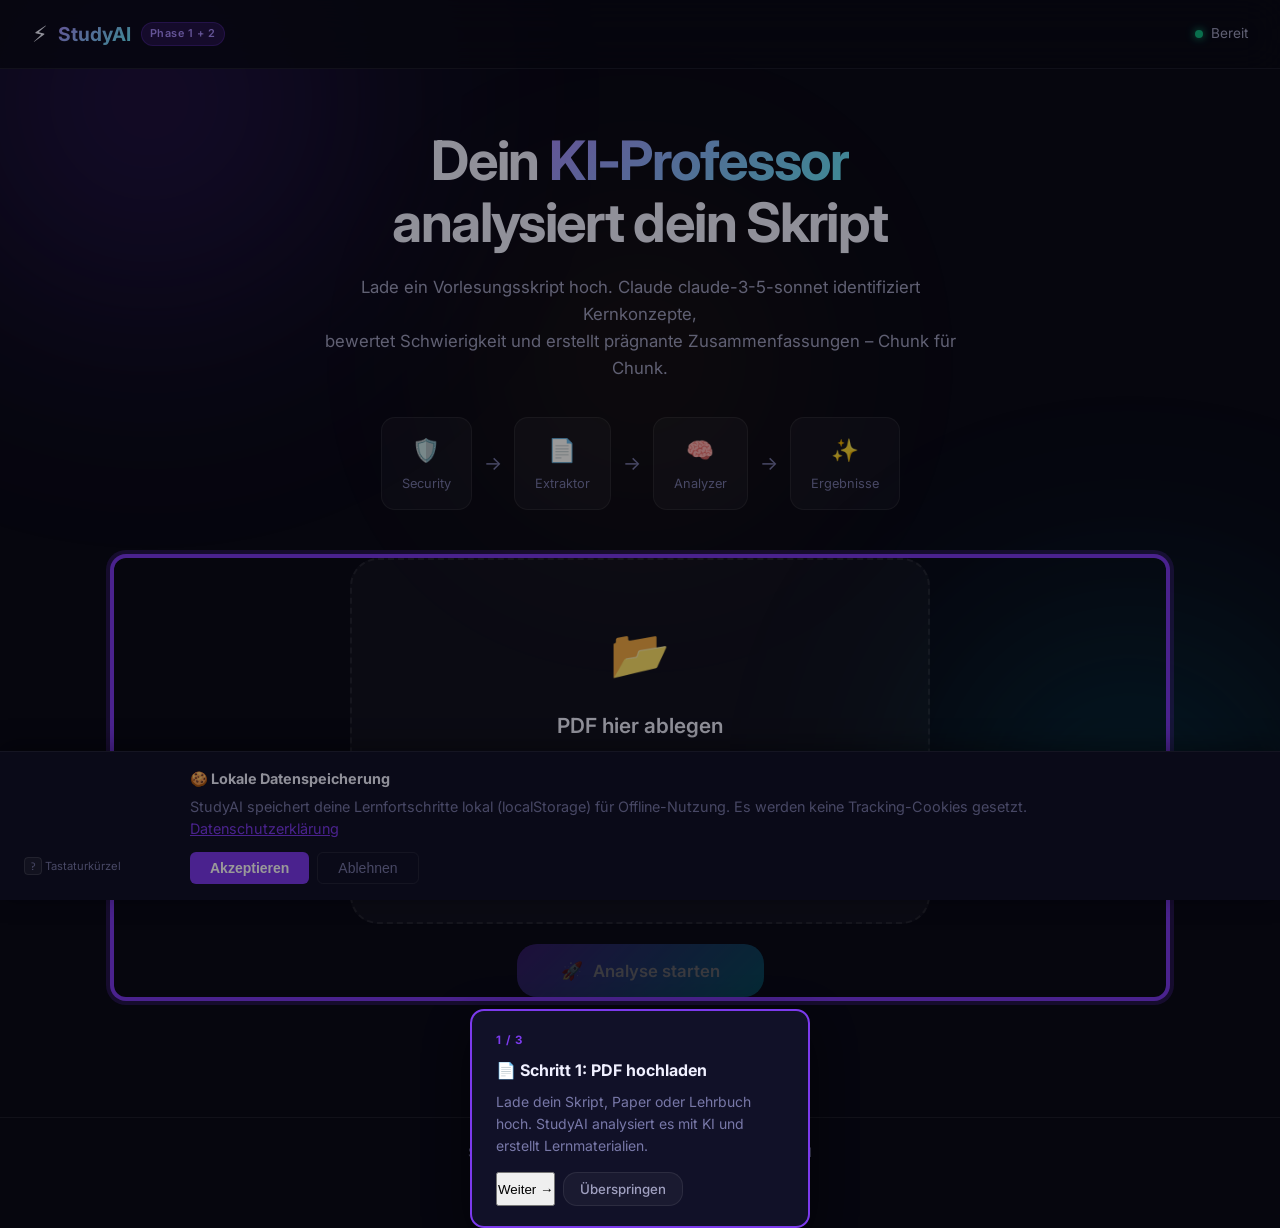
==== commit fe202b7e: "feat: Phase 4.2-4.4 (Flashcard CRUD UI + Onboarding + Analytics) Phase 4.2 – Flashcard CRUD Frontend" ====
--- a/index.html
+++ b/index.html
@@ -556,12 +556,26 @@
             <button class="fc-rate-btn fc-rate-easy" id="btnRateEasy">🟢 Perfekt</button>
           </div>
 
-          <!-- Navigation -->
+          <!-- Navigation + Edit -->
           <div class="fc-nav">
             <button class="fc-nav-btn" id="btnFcPrev">←</button>
             <span class="fc-nav-count" id="fcNavCount">1 / 0</span>
             <button class="fc-nav-btn" id="btnFcNext">→</button>
           </div>
+
+          <!-- Karten-Aktionen: Bearbeiten -->
+          <div class="fc-card-actions">
+            <button class="fc-action-btn" id="fcEditBtn" title="Karte bearbeiten (E)">
+              ✏️ Bearbeiten
+            </button>
+          </div>
+        </div>
+
+        <!-- Karten hinzufügen -->
+        <div class="fc-add-row">
+          <button class="btn-ghost fc-add-btn" id="btnAddFlashcard" title="Neue Flashcard manuell hinzufügen">
+            ➕ Karte hinzufügen
+          </button>
         </div>
 
         <!-- Karten-Galerie (alle Karten als Grid) -->
@@ -649,7 +663,15 @@
       <div class="sr-tabs" id="srTabs">
         <button class="sr-tab active" data-tab="dashboard">📊 Dashboard</button>
         <button class="sr-tab" data-tab="weaknesses">📉 Schwächen</button>
-      </div>
+        <button class="sr-tab" id="tabAnalytics">📈 Statistiken</button>
+      </div>
+
+      <!-- Analytics-Tab -->
+      <div id="analyticsSection" class="sr-tab-content hidden">
+        <!-- wird von renderAnalytics() befüllt -->
+        <p class="analytics-empty">Klicke auf "Statistiken" um deine Lernfortschritte zu sehen.</p>
+      </div>
+
       <!-- Schwächen-Tab -->
       <div id="srWeaknessTab" class="hidden">
         <div id="weaknessList" class="weakness-list"></div>
--- a/styles.css
+++ b/styles.css
@@ -4036,4 +4036,279 @@
 .upgrade-modal-card .btn-primary {
     width: 100%;
     margin-bottom: 0.5rem;
+}
+
+/* ═══════════════════════════════════════════════════════════════════════════════
+   PHASE 4 – Flashcard CRUD Editor
+   ═══════════════════════════════════════════════════════════════════════════════ */
+
+/* ── Inline-Editor Overlay ────────────────────────────────────────────────── */
+.fc-editor-overlay {
+    position: fixed;
+    inset: 0;
+    background: rgba(0, 0, 0, 0.65);
+    backdrop-filter: blur(4px);
+    -webkit-backdrop-filter: blur(4px);
+    z-index: 3000;
+    display: flex;
+    align-items: center;
+    justify-content: center;
+    padding: 1rem;
+}
+
+.fc-editor-modal {
+    background: var(--bg-surface, #1e1e3a);
+    border: 1px solid var(--border, rgba(255,255,255,0.1));
+    border-radius: 16px;
+    padding: 1.75rem;
+    width: 100%;
+    max-width: 540px;
+    max-height: 90vh;
+    overflow-y: auto;
+    box-shadow: 0 24px 64px rgba(0,0,0,0.5);
+}
+
+.fc-editor-title {
+    font-size: 1.15rem;
+    font-weight: 700;
+    color: var(--text-primary, #e0e0f0);
+    margin: 0 0 1.25rem 0;
+}
+
+.fc-editor-field {
+    margin-bottom: 1rem;
+}
+
+.fc-editor-field label {
+    display: block;
+    font-size: 0.8rem;
+    font-weight: 600;
+    color: var(--text-muted, #7878a8);
+    text-transform: uppercase;
+    letter-spacing: 0.05em;
+    margin-bottom: 0.4rem;
+}
+
+.fc-editor-field textarea,
+.fc-editor-field input[type="text"] {
+    width: 100%;
+    background: var(--bg, #0f0f23);
+    border: 1px solid var(--border, rgba(255,255,255,0.12));
+    border-radius: 8px;
+    padding: 0.65rem 0.85rem;
+    color: var(--text-primary, #e0e0f0);
+    font-size: 0.95rem;
+    font-family: inherit;
+    resize: vertical;
+    transition: border-color 0.15s;
+    box-sizing: border-box;
+}
+
+.fc-editor-field textarea:focus,
+.fc-editor-field input[type="text"]:focus {
+    outline: none;
+    border-color: var(--accent, #7c3aed);
+    box-shadow: 0 0 0 3px rgba(124, 58, 237, 0.18);
+}
+
+.fc-editor-row {
+    display: grid;
+    grid-template-columns: 1fr 1fr;
+    gap: 0.75rem;
+}
+
+@media (max-width: 480px) {
+    .fc-editor-row { grid-template-columns: 1fr; }
+}
+
+.fc-editor-actions {
+    display: flex;
+    gap: 0.65rem;
+    margin-top: 1.25rem;
+    flex-wrap: wrap;
+}
+
+.btn-danger {
+    background: transparent;
+    border: 1px solid #f87171;
+    color: #f87171;
+    padding: 0.5rem 1rem;
+    border-radius: 8px;
+    cursor: pointer;
+    font-size: 0.875rem;
+    font-weight: 600;
+    transition: background 0.15s, color 0.15s;
+    margin-left: auto;
+}
+.btn-danger:hover {
+    background: rgba(239, 68, 68, 0.15);
+    color: #fca5a5;
+}
+
+/* ── Edit-Button auf Flashcard ────────────────────────────────────────────── */
+.fc-card-actions {
+    display: flex;
+    justify-content: center;
+    margin-top: 0.6rem;
+    gap: 0.5rem;
+}
+
+.fc-action-btn {
+    background: transparent;
+    border: 1px solid var(--border, rgba(255,255,255,0.12));
+    color: var(--text-muted, #7878a8);
+    padding: 0.35rem 0.85rem;
+    border-radius: 6px;
+    cursor: pointer;
+    font-size: 0.8rem;
+    font-weight: 500;
+    transition: background 0.15s, color 0.15s, border-color 0.15s;
+}
+.fc-action-btn:hover {
+    background: rgba(124, 58, 237, 0.12);
+    color: var(--accent, #7c3aed);
+    border-color: var(--accent, #7c3aed);
+}
+
+/* ── "Karte hinzufügen" Zeile ─────────────────────────────────────────────── */
+.fc-add-row {
+    display: flex;
+    justify-content: center;
+    margin: 0.75rem 0 0.5rem;
+}
+
+.fc-add-btn {
+    font-size: 0.85rem;
+    padding: 0.45rem 1.1rem;
+    opacity: 0.75;
+    transition: opacity 0.15s;
+}
+.fc-add-btn:hover { opacity: 1; }
+
+/* ═══════════════════════════════════════════════════════════════════════════════
+   PHASE 4 – Onboarding-Tour
+   ═══════════════════════════════════════════════════════════════════════════════ */
+
+.onboarding-tooltip {
+    position: absolute;
+    z-index: 4000;
+    background: var(--bg-surface, #1e1e3a);
+    border: 2px solid var(--accent, #7c3aed);
+    border-radius: 14px;
+    padding: 1.25rem 1.5rem;
+    max-width: 340px;
+    box-shadow: 0 16px 48px rgba(0,0,0,0.5), 0 0 0 9999px rgba(0,0,0,0.4);
+    animation: ob-fade-in 0.25s ease;
+}
+
+@keyframes ob-fade-in {
+    from { opacity: 0; transform: translateY(8px); }
+    to   { opacity: 1; transform: translateY(0); }
+}
+
+.onboarding-step-badge {
+    font-size: 0.72rem;
+    font-weight: 700;
+    color: var(--accent, #7c3aed);
+    text-transform: uppercase;
+    letter-spacing: 0.08em;
+    margin-bottom: 0.5rem;
+}
+
+.onboarding-title {
+    font-size: 1rem;
+    font-weight: 700;
+    color: var(--text-primary, #e0e0f0);
+    margin: 0 0 0.5rem 0;
+}
+
+.onboarding-text {
+    font-size: 0.875rem;
+    color: var(--text-muted, #9ca3af);
+    line-height: 1.55;
+    margin: 0 0 1rem 0;
+}
+
+.onboarding-actions {
+    display: flex;
+    gap: 0.5rem;
+    flex-wrap: wrap;
+}
+
+/* Highlight-Ring um Ziel-Element */
+.onboarding-highlight {
+    position: relative;
+    z-index: 3999;
+    box-shadow: 0 0 0 4px var(--accent, #7c3aed), 0 0 0 8px rgba(124,58,237,0.25) !important;
+    border-radius: 12px;
+    animation: ob-pulse 1.5s ease-in-out infinite;
+}
+
+@keyframes ob-pulse {
+    0%, 100% { box-shadow: 0 0 0 4px var(--accent, #7c3aed), 0 0 0 8px rgba(124,58,237,0.25); }
+    50%       { box-shadow: 0 0 0 4px var(--accent, #7c3aed), 0 0 0 14px rgba(124,58,237,0.1); }
+}
+
+/* ═══════════════════════════════════════════════════════════════════════════════
+   PHASE 4 – Analytics Dashboard
+   ═══════════════════════════════════════════════════════════════════════════════ */
+
+.analytics-empty {
+    text-align: center;
+    color: var(--text-muted, #7878a8);
+    padding: 2.5rem 1rem;
+    font-size: 0.95rem;
+    line-height: 1.7;
+}
+
+.analytics-grid {
+    display: grid;
+    grid-template-columns: repeat(auto-fit, minmax(120px, 1fr));
+    gap: 1rem;
+    margin-bottom: 1.75rem;
+}
+
+.analytics-stat {
+    background: var(--bg-surface, #1e1e3a);
+    border: 1px solid var(--border, rgba(255,255,255,0.08));
+    border-radius: 12px;
+    padding: 1rem;
+    display: flex;
+    flex-direction: column;
+    align-items: center;
+    gap: 0.3rem;
+    transition: border-color 0.15s;
+}
+.analytics-stat:hover { border-color: rgba(124, 58, 237, 0.3); }
+
+.analytics-stat-value {
+    font-size: 1.6rem;
+    font-weight: 800;
+    color: var(--accent, #7c3aed);
+    line-height: 1;
+}
+
+.analytics-stat-label {
+    font-size: 0.72rem;
+    color: var(--text-muted, #7878a8);
+    text-align: center;
+    text-transform: uppercase;
+    letter-spacing: 0.05em;
+}
+
+.analytics-chart-wrap {
+    background: var(--bg-surface, #1e1e3a);
+    border: 1px solid var(--border, rgba(255,255,255,0.08));
+    border-radius: 12px;
+    padding: 1.25rem;
+    margin-bottom: 1rem;
+}
+
+.analytics-chart-title {
+    font-size: 0.875rem;
+    font-weight: 600;
+    color: var(--text-muted, #9ca3af);
+    margin: 0 0 1rem 0;
+    text-transform: uppercase;
+    letter-spacing: 0.04em;
 }
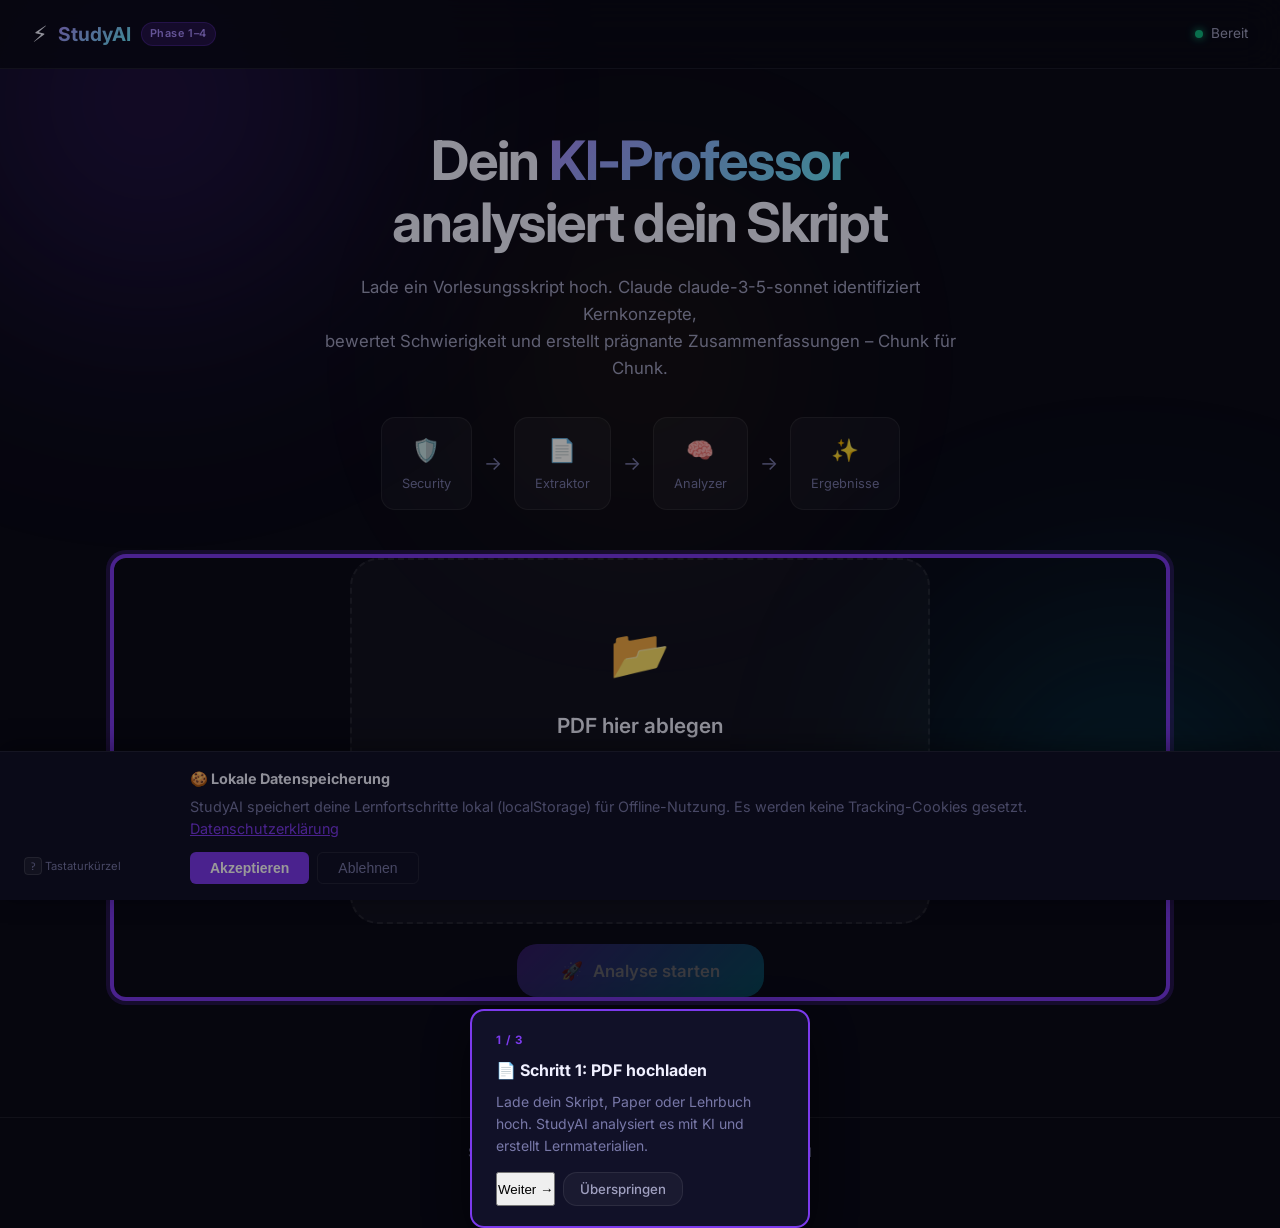
==== commit 58ee9d7d: "fix: Firebase Auth overlay + Service Worker CDN blocking Behebt zwei kritische Bugs die 'Nicht authe" ====
--- a/index.html
+++ b/index.html
@@ -43,7 +43,7 @@
     <div class="nav-brand">
       <span class="brand-icon">⚡</span>
       <span class="brand-name">StudyAI</span>
-      <span class="brand-badge">Phase 1 + 2</span>
+      <span class="brand-badge">Phase 1–4</span>
     </div>
     <div class="nav-right">
       <div class="nav-status" id="navStatus">
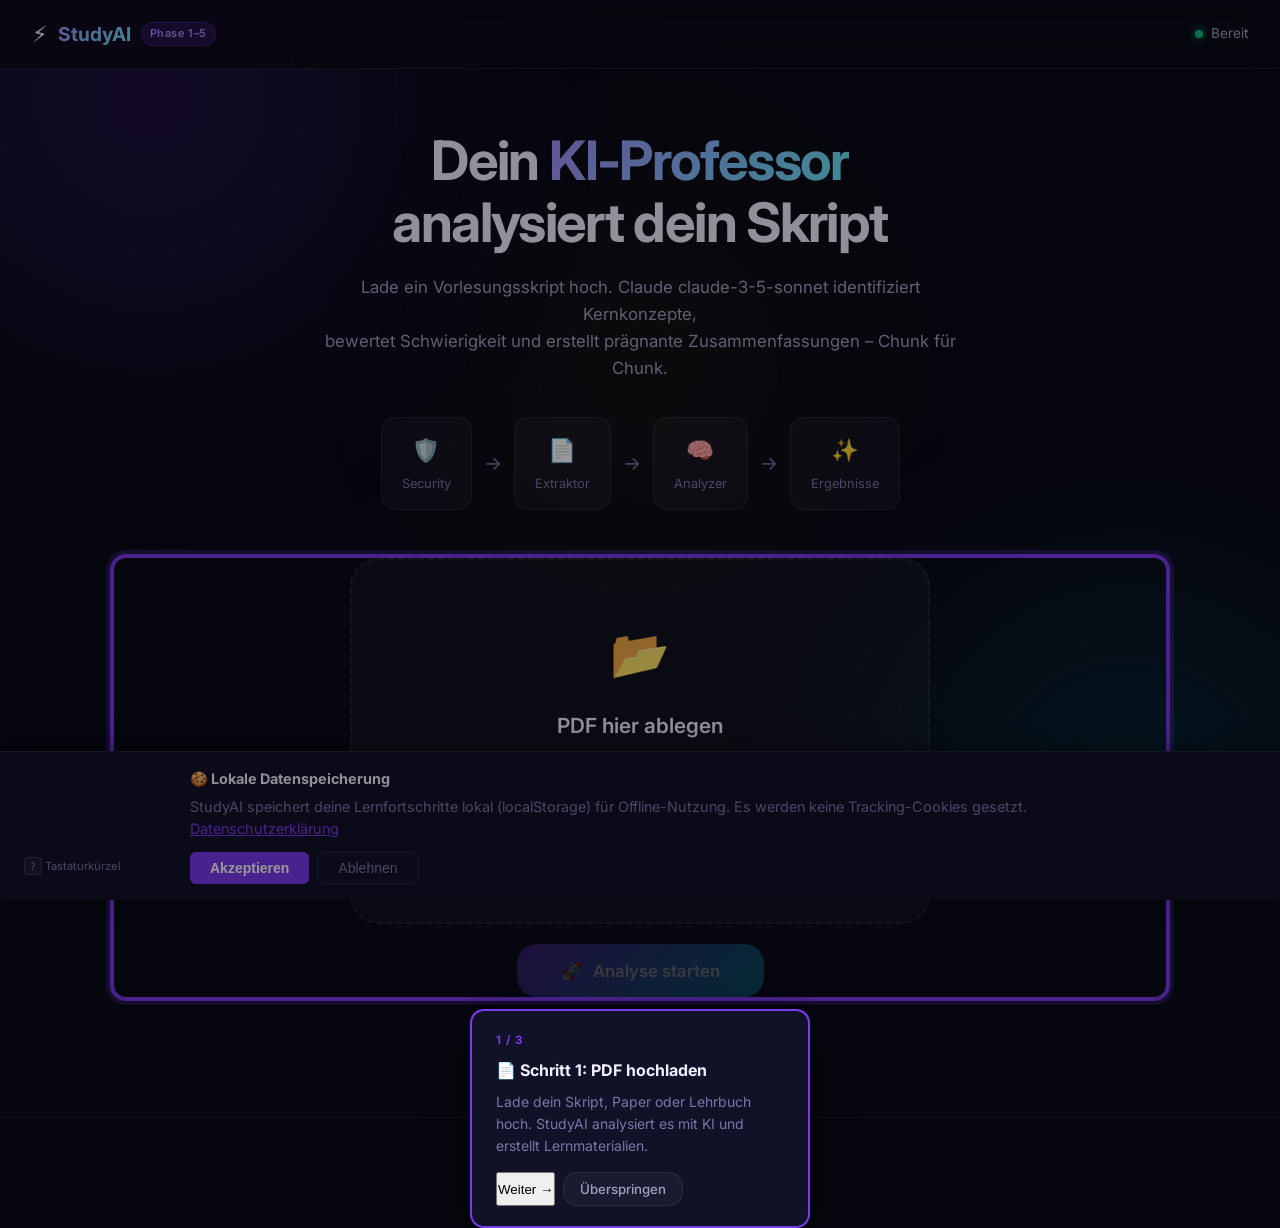
==== commit 37d30be8: "feat: Phase 5 – KI-Tutor-Chat mit SSE-Streaming Neues Feature: Interaktiver Chat-Tutor der Fragen zu" ====
--- a/index.html
+++ b/index.html
@@ -43,7 +43,7 @@
     <div class="nav-brand">
       <span class="brand-icon">⚡</span>
       <span class="brand-name">StudyAI</span>
-      <span class="brand-badge">Phase 1–4</span>
+      <span class="brand-badge">Phase 1–5</span>
     </div>
     <div class="nav-right">
       <div class="nav-status" id="navStatus">
@@ -502,6 +502,7 @@
           <div class="fc-actions">
             <button class="btn-ghost" id="btnFcDownload">⬇️ Anki-Export</button>
             <button class="btn-ghost" id="btnFcShuffle">🔀 Mischen</button>
+            <button class="btn-ghost btn-open-chat" id="btnOpenChat" title="KI-Tutor-Chat öffnen">💬 KI-Tutor</button>
           </div>
         </div>
 
@@ -781,11 +782,52 @@
 
     </section>
 
+    <!-- ── Phase 5: Chat-Tutor ────────────────────────────────────────────── -->
+    <section id="chatSection" class="chat-section hidden">
+      <div class="phase-divider">
+        <span class="phase-label">💬 Phase 5 – KI-Tutor-Chat</span>
+        <span class="ml-badge">✨ Powered by Claude</span>
+      </div>
+
+      <!-- Chat-Fenster -->
+      <div class="chat-window" id="chatWindow">
+        <!-- Nachrichten werden per JS eingefügt -->
+        <div class="chat-welcome" id="chatWelcome">
+          <div class="chat-welcome-icon">🤖</div>
+          <h3>Hallo! Ich bin dein KI-Tutor.</h3>
+          <p>Ich habe dein Lernmaterial analysiert und beantworte gerne deine Fragen dazu. Was möchtest du wissen?</p>
+          <div class="chat-suggestions" id="chatSuggestions">
+            <!-- Vorschläge werden per JS eingefügt -->
+          </div>
+        </div>
+      </div>
+
+      <!-- Eingabe -->
+      <div class="chat-input-row">
+        <textarea id="chatInput" class="chat-input"
+                  placeholder="Stelle eine Frage zu deinem Lernmaterial…"
+                  rows="1" maxlength="2000"></textarea>
+        <button id="btnChatSend" class="btn-chat-send" title="Senden (Enter)">
+          <svg viewBox="0 0 24 24" width="20" height="20" fill="none" stroke="currentColor" stroke-width="2.5">
+            <path d="M22 2L11 13M22 2L15 22l-4-9-9-4 20-7z"/>
+          </svg>
+        </button>
+      </div>
+
+      <!-- Toolbar -->
+      <div class="chat-toolbar">
+        <span class="chat-char-count" id="chatCharCount">0 / 2000</span>
+        <button id="btnChatClear" class="btn-chat-clear" title="Chat-Verlauf löschen">
+          🗑️ Verlauf löschen
+        </button>
+      </div>
+    </section>
+
   </main>
 
   <!-- ── Footer ────────────────────────────────────────────────── -->
   <footer class="footer">
-    <p>StudyAI · Phase 1 + 2 + 3 + 4 · Powered by <strong id="footerModel">Claude API</strong></p>
+    <p>StudyAI · Phase 1–5 · Powered by <strong id="footerModel">Claude API</strong></p>
   </footer>
 
   <!-- ── Keyboard Hint ──────────────────────────────────────────────────────── -->
--- a/styles.css
+++ b/styles.css
@@ -4311,4 +4311,326 @@
     margin: 0 0 1rem 0;
     text-transform: uppercase;
     letter-spacing: 0.04em;
+}
+
+/* ══════════════════════════════════════════════════════════════════════════════
+   PHASE 5 – KI-TUTOR-CHAT
+══════════════════════════════════════════════════════════════════════════════ */
+
+/* ── Sektion ─────────────────────────────────────────────────────────────── */
+.chat-section {
+    max-width: 860px;
+    margin: 0 auto 2rem;
+    padding: 0 1rem;
+}
+
+/* ── Chat-Fenster ────────────────────────────────────────────────────────── */
+.chat-window {
+    background: var(--bg-surface);
+    border: 1px solid var(--border);
+    border-radius: var(--radius-lg);
+    min-height: 320px;
+    max-height: 520px;
+    overflow-y: auto;
+    padding: 1.25rem;
+    display: flex;
+    flex-direction: column;
+    gap: 0.75rem;
+    scroll-behavior: smooth;
+}
+
+/* Scrollbar */
+.chat-window::-webkit-scrollbar { width: 5px; }
+.chat-window::-webkit-scrollbar-track { background: transparent; }
+.chat-window::-webkit-scrollbar-thumb { background: var(--border); border-radius: 99px; }
+
+/* ── Welcome-Screen ──────────────────────────────────────────────────────── */
+.chat-welcome {
+    display: flex;
+    flex-direction: column;
+    align-items: center;
+    justify-content: center;
+    text-align: center;
+    padding: 2.5rem 1.5rem;
+    gap: 0.75rem;
+    color: var(--text-secondary);
+}
+.chat-welcome-icon {
+    font-size: 3rem;
+    line-height: 1;
+    margin-bottom: 0.5rem;
+}
+.chat-welcome h3 {
+    font-size: 1.25rem;
+    font-weight: 700;
+    color: var(--text-primary);
+    margin: 0;
+}
+.chat-welcome p {
+    font-size: 0.9rem;
+    margin: 0;
+    max-width: 420px;
+}
+
+/* ── Vorschlag-Pills ─────────────────────────────────────────────────────── */
+.chat-suggestions {
+    display: flex;
+    flex-wrap: wrap;
+    gap: 0.5rem;
+    justify-content: center;
+    margin-top: 0.5rem;
+}
+.chat-suggestion-pill {
+    background: rgba(124, 58, 237, 0.12);
+    border: 1px solid rgba(124, 58, 237, 0.3);
+    border-radius: 99px;
+    padding: 0.4rem 0.9rem;
+    font-size: 0.8rem;
+    color: var(--violet-light);
+    cursor: pointer;
+    transition: var(--transition);
+    text-align: left;
+    max-width: 300px;
+    white-space: nowrap;
+    overflow: hidden;
+    text-overflow: ellipsis;
+}
+.chat-suggestion-pill:hover {
+    background: rgba(124, 58, 237, 0.25);
+    border-color: var(--violet);
+    color: #fff;
+    transform: translateY(-1px);
+}
+
+/* ── Nachrichten ─────────────────────────────────────────────────────────── */
+.chat-msg {
+    display: flex;
+    flex-direction: column;
+    gap: 0.2rem;
+    animation: chatMsgIn 0.2s ease;
+}
+@keyframes chatMsgIn {
+    from { opacity: 0; transform: translateY(6px); }
+    to   { opacity: 1; transform: translateY(0); }
+}
+
+.chat-msg-user {
+    align-items: flex-end;
+}
+.chat-msg-assistant {
+    align-items: flex-start;
+}
+.chat-msg-error {
+    align-items: center;
+}
+
+/* ── Bubbles ─────────────────────────────────────────────────────────────── */
+.chat-bubble {
+    border-radius: 16px;
+    padding: 0.65rem 1rem;
+    font-size: 0.9rem;
+    line-height: 1.6;
+    max-width: 78%;
+    word-break: break-word;
+}
+.chat-msg-user .chat-bubble {
+    background: linear-gradient(135deg, var(--violet), #6d28d9);
+    color: #fff;
+    border-bottom-right-radius: 4px;
+}
+.chat-msg-assistant .chat-bubble {
+    background: var(--bg-card);
+    border: 1px solid var(--border);
+    color: var(--text-primary);
+    border-bottom-left-radius: 4px;
+}
+.chat-bubble-error {
+    background: rgba(239, 68, 68, 0.1);
+    border: 1px solid rgba(239, 68, 68, 0.35);
+    color: #fca5a5;
+    border-radius: 12px;
+    font-size: 0.85rem;
+    max-width: 90%;
+}
+
+/* Timestamp */
+.chat-ts {
+    font-size: 0.7rem;
+    color: var(--text-muted);
+    padding: 0 0.25rem;
+}
+
+/* ── Typing-Indikator ────────────────────────────────────────────────────── */
+.chat-typing .chat-bubble {
+    display: flex;
+    align-items: center;
+    gap: 6px;
+    padding: 0.75rem 1rem;
+}
+.typing-dot {
+    width: 7px;
+    height: 7px;
+    border-radius: 50%;
+    background: var(--text-muted);
+    animation: typingBounce 1.2s ease-in-out infinite;
+    display: inline-block;
+}
+.typing-dot:nth-child(2) { animation-delay: 0.2s; }
+.typing-dot:nth-child(3) { animation-delay: 0.4s; }
+@keyframes typingBounce {
+    0%, 80%, 100% { transform: scale(0.8); opacity: 0.5; }
+    40%           { transform: scale(1.2); opacity: 1; }
+}
+
+/* ── Cursor (Streaming) ──────────────────────────────────────────────────── */
+.chat-cursor {
+    display: inline-block;
+    margin-left: 1px;
+    animation: cursorBlink 0.8s step-end infinite;
+    color: var(--violet-light);
+}
+@keyframes cursorBlink {
+    0%, 100% { opacity: 1; }
+    50%       { opacity: 0; }
+}
+
+/* ── Markdown innerhalb Bubbles ──────────────────────────────────────────── */
+.chat-bubble strong { font-weight: 700; }
+.chat-bubble em     { font-style: italic; color: var(--cyan-light); }
+.chat-bubble ul     { margin: 0.5rem 0 0.5rem 1.25rem; padding: 0; }
+.chat-bubble li     { margin: 0.2rem 0; }
+.chat-bubble .chat-code-block {
+    background: rgba(0, 0, 0, 0.35);
+    border: 1px solid var(--border);
+    border-radius: 8px;
+    padding: 0.75rem 1rem;
+    font-family: "JetBrains Mono", monospace;
+    font-size: 0.82rem;
+    overflow-x: auto;
+    margin: 0.5rem 0;
+    display: block;
+    white-space: pre-wrap;
+}
+.chat-bubble .chat-inline-code {
+    background: rgba(0, 0, 0, 0.3);
+    border: 1px solid var(--border);
+    border-radius: 4px;
+    padding: 0.1em 0.35em;
+    font-family: "JetBrains Mono", monospace;
+    font-size: 0.82em;
+}
+
+/* ── Eingabebereich ──────────────────────────────────────────────────────── */
+.chat-input-row {
+    display: flex;
+    gap: 0.75rem;
+    align-items: flex-end;
+    margin-top: 0.75rem;
+}
+.chat-input {
+    flex: 1;
+    background: var(--bg-surface);
+    border: 1px solid var(--border);
+    border-radius: var(--radius-md);
+    padding: 0.75rem 1rem;
+    color: var(--text-primary);
+    font-size: 0.9rem;
+    font-family: inherit;
+    line-height: 1.5;
+    resize: none;
+    min-height: 44px;
+    max-height: 150px;
+    overflow-y: auto;
+    transition: border-color 0.2s;
+}
+.chat-input:focus {
+    outline: none;
+    border-color: var(--violet);
+    box-shadow: 0 0 0 2px rgba(124, 58, 237, 0.15);
+}
+.chat-input::placeholder { color: var(--text-muted); }
+
+/* ── Senden-Button ───────────────────────────────────────────────────────── */
+.btn-chat-send {
+    background: var(--violet);
+    border: none;
+    border-radius: var(--radius-md);
+    width: 44px;
+    height: 44px;
+    flex-shrink: 0;
+    display: flex;
+    align-items: center;
+    justify-content: center;
+    cursor: pointer;
+    color: #fff;
+    transition: var(--transition);
+}
+.btn-chat-send:hover:not(:disabled) {
+    background: #6d28d9;
+    transform: scale(1.05);
+}
+.btn-chat-send:disabled {
+    opacity: 0.45;
+    cursor: not-allowed;
+    transform: none;
+}
+.btn-chat-send svg { pointer-events: none; }
+
+/* ── Toolbar ─────────────────────────────────────────────────────────────── */
+.chat-toolbar {
+    display: flex;
+    align-items: center;
+    justify-content: space-between;
+    margin-top: 0.5rem;
+    padding: 0 0.1rem;
+}
+.chat-char-count {
+    font-size: 0.75rem;
+    color: var(--text-muted);
+}
+.chat-char-count.chat-char-warn {
+    color: var(--amber);
+}
+.btn-chat-clear {
+    background: none;
+    border: none;
+    font-size: 0.8rem;
+    color: var(--text-muted);
+    cursor: pointer;
+    padding: 0.25rem 0.5rem;
+    border-radius: 6px;
+    transition: var(--transition);
+}
+.btn-chat-clear:hover {
+    color: var(--red);
+    background: rgba(239, 68, 68, 0.1);
+}
+
+/* ── Open-Chat Button in FC-Toolbar ─────────────────────────────────────── */
+.btn-open-chat {
+    background: rgba(124, 58, 237, 0.12);
+    border-color: rgba(124, 58, 237, 0.35) !important;
+    color: var(--violet-light) !important;
+}
+.btn-open-chat:hover {
+    background: rgba(124, 58, 237, 0.25) !important;
+    border-color: var(--violet) !important;
+    color: #fff !important;
+}
+
+/* ── Responsive ──────────────────────────────────────────────────────────── */
+@media (max-width: 640px) {
+    .chat-window {
+        min-height: 250px;
+        max-height: 400px;
+        padding: 0.9rem;
+    }
+    .chat-bubble {
+        max-width: 88%;
+        font-size: 0.875rem;
+    }
+    .chat-suggestion-pill {
+        font-size: 0.75rem;
+        padding: 0.35rem 0.75rem;
+    }
 }
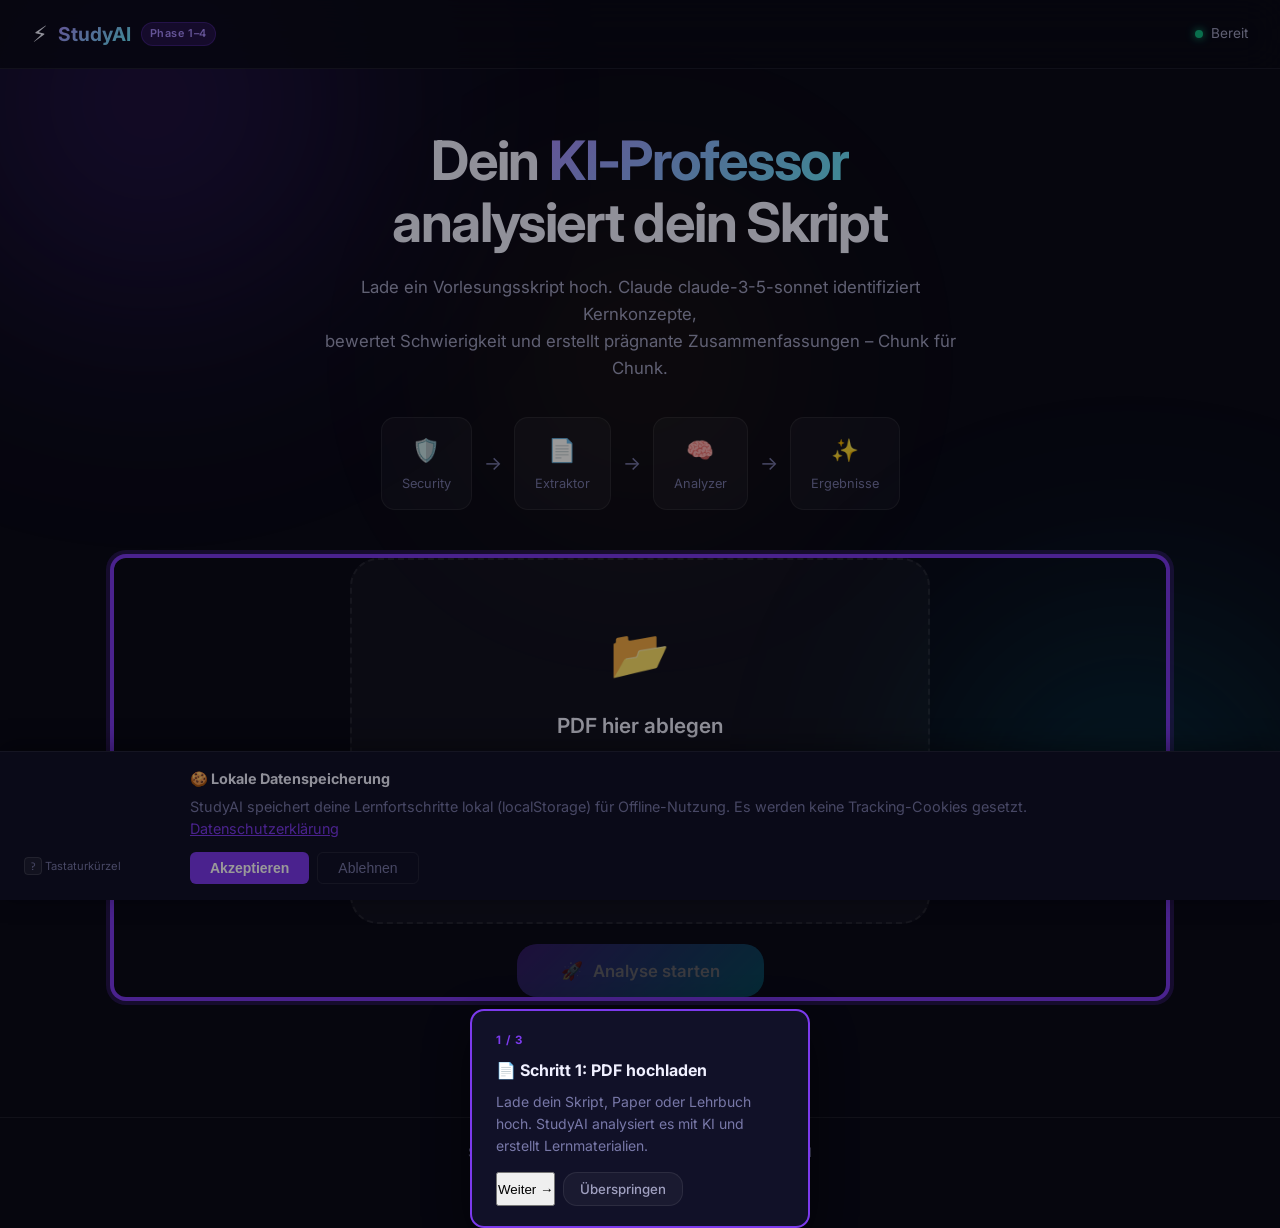
==== commit 88eadb73: "Merge pull request #1 from davidblum007-cpu/feature/phase3-infrastructure-phase4-ux Feature/phase3 i" ====
--- a/index.html
+++ b/index.html
@@ -43,7 +43,7 @@
     <div class="nav-brand">
       <span class="brand-icon">⚡</span>
       <span class="brand-name">StudyAI</span>
-      <span class="brand-badge">Phase 1–5</span>
+      <span class="brand-badge">Phase 1–4</span>
     </div>
     <div class="nav-right">
       <div class="nav-status" id="navStatus">
@@ -502,7 +502,6 @@
           <div class="fc-actions">
             <button class="btn-ghost" id="btnFcDownload">⬇️ Anki-Export</button>
             <button class="btn-ghost" id="btnFcShuffle">🔀 Mischen</button>
-            <button class="btn-ghost btn-open-chat" id="btnOpenChat" title="KI-Tutor-Chat öffnen">💬 KI-Tutor</button>
           </div>
         </div>
 
@@ -782,52 +781,11 @@
 
     </section>
 
-    <!-- ── Phase 5: Chat-Tutor ────────────────────────────────────────────── -->
-    <section id="chatSection" class="chat-section hidden">
-      <div class="phase-divider">
-        <span class="phase-label">💬 Phase 5 – KI-Tutor-Chat</span>
-        <span class="ml-badge">✨ Powered by Claude</span>
-      </div>
-
-      <!-- Chat-Fenster -->
-      <div class="chat-window" id="chatWindow">
-        <!-- Nachrichten werden per JS eingefügt -->
-        <div class="chat-welcome" id="chatWelcome">
-          <div class="chat-welcome-icon">🤖</div>
-          <h3>Hallo! Ich bin dein KI-Tutor.</h3>
-          <p>Ich habe dein Lernmaterial analysiert und beantworte gerne deine Fragen dazu. Was möchtest du wissen?</p>
-          <div class="chat-suggestions" id="chatSuggestions">
-            <!-- Vorschläge werden per JS eingefügt -->
-          </div>
-        </div>
-      </div>
-
-      <!-- Eingabe -->
-      <div class="chat-input-row">
-        <textarea id="chatInput" class="chat-input"
-                  placeholder="Stelle eine Frage zu deinem Lernmaterial…"
-                  rows="1" maxlength="2000"></textarea>
-        <button id="btnChatSend" class="btn-chat-send" title="Senden (Enter)">
-          <svg viewBox="0 0 24 24" width="20" height="20" fill="none" stroke="currentColor" stroke-width="2.5">
-            <path d="M22 2L11 13M22 2L15 22l-4-9-9-4 20-7z"/>
-          </svg>
-        </button>
-      </div>
-
-      <!-- Toolbar -->
-      <div class="chat-toolbar">
-        <span class="chat-char-count" id="chatCharCount">0 / 2000</span>
-        <button id="btnChatClear" class="btn-chat-clear" title="Chat-Verlauf löschen">
-          🗑️ Verlauf löschen
-        </button>
-      </div>
-    </section>
-
   </main>
 
   <!-- ── Footer ────────────────────────────────────────────────── -->
   <footer class="footer">
-    <p>StudyAI · Phase 1–5 · Powered by <strong id="footerModel">Claude API</strong></p>
+    <p>StudyAI · Phase 1 + 2 + 3 + 4 · Powered by <strong id="footerModel">Claude API</strong></p>
   </footer>
 
   <!-- ── Keyboard Hint ──────────────────────────────────────────────────────── -->
--- a/styles.css
+++ b/styles.css
@@ -4311,326 +4311,4 @@
     margin: 0 0 1rem 0;
     text-transform: uppercase;
     letter-spacing: 0.04em;
-}
-
-/* ══════════════════════════════════════════════════════════════════════════════
-   PHASE 5 – KI-TUTOR-CHAT
-══════════════════════════════════════════════════════════════════════════════ */
-
-/* ── Sektion ─────────────────────────────────────────────────────────────── */
-.chat-section {
-    max-width: 860px;
-    margin: 0 auto 2rem;
-    padding: 0 1rem;
-}
-
-/* ── Chat-Fenster ────────────────────────────────────────────────────────── */
-.chat-window {
-    background: var(--bg-surface);
-    border: 1px solid var(--border);
-    border-radius: var(--radius-lg);
-    min-height: 320px;
-    max-height: 520px;
-    overflow-y: auto;
-    padding: 1.25rem;
-    display: flex;
-    flex-direction: column;
-    gap: 0.75rem;
-    scroll-behavior: smooth;
-}
-
-/* Scrollbar */
-.chat-window::-webkit-scrollbar { width: 5px; }
-.chat-window::-webkit-scrollbar-track { background: transparent; }
-.chat-window::-webkit-scrollbar-thumb { background: var(--border); border-radius: 99px; }
-
-/* ── Welcome-Screen ──────────────────────────────────────────────────────── */
-.chat-welcome {
-    display: flex;
-    flex-direction: column;
-    align-items: center;
-    justify-content: center;
-    text-align: center;
-    padding: 2.5rem 1.5rem;
-    gap: 0.75rem;
-    color: var(--text-secondary);
-}
-.chat-welcome-icon {
-    font-size: 3rem;
-    line-height: 1;
-    margin-bottom: 0.5rem;
-}
-.chat-welcome h3 {
-    font-size: 1.25rem;
-    font-weight: 700;
-    color: var(--text-primary);
-    margin: 0;
-}
-.chat-welcome p {
-    font-size: 0.9rem;
-    margin: 0;
-    max-width: 420px;
-}
-
-/* ── Vorschlag-Pills ─────────────────────────────────────────────────────── */
-.chat-suggestions {
-    display: flex;
-    flex-wrap: wrap;
-    gap: 0.5rem;
-    justify-content: center;
-    margin-top: 0.5rem;
-}
-.chat-suggestion-pill {
-    background: rgba(124, 58, 237, 0.12);
-    border: 1px solid rgba(124, 58, 237, 0.3);
-    border-radius: 99px;
-    padding: 0.4rem 0.9rem;
-    font-size: 0.8rem;
-    color: var(--violet-light);
-    cursor: pointer;
-    transition: var(--transition);
-    text-align: left;
-    max-width: 300px;
-    white-space: nowrap;
-    overflow: hidden;
-    text-overflow: ellipsis;
-}
-.chat-suggestion-pill:hover {
-    background: rgba(124, 58, 237, 0.25);
-    border-color: var(--violet);
-    color: #fff;
-    transform: translateY(-1px);
-}
-
-/* ── Nachrichten ─────────────────────────────────────────────────────────── */
-.chat-msg {
-    display: flex;
-    flex-direction: column;
-    gap: 0.2rem;
-    animation: chatMsgIn 0.2s ease;
-}
-@keyframes chatMsgIn {
-    from { opacity: 0; transform: translateY(6px); }
-    to   { opacity: 1; transform: translateY(0); }
-}
-
-.chat-msg-user {
-    align-items: flex-end;
-}
-.chat-msg-assistant {
-    align-items: flex-start;
-}
-.chat-msg-error {
-    align-items: center;
-}
-
-/* ── Bubbles ─────────────────────────────────────────────────────────────── */
-.chat-bubble {
-    border-radius: 16px;
-    padding: 0.65rem 1rem;
-    font-size: 0.9rem;
-    line-height: 1.6;
-    max-width: 78%;
-    word-break: break-word;
-}
-.chat-msg-user .chat-bubble {
-    background: linear-gradient(135deg, var(--violet), #6d28d9);
-    color: #fff;
-    border-bottom-right-radius: 4px;
-}
-.chat-msg-assistant .chat-bubble {
-    background: var(--bg-card);
-    border: 1px solid var(--border);
-    color: var(--text-primary);
-    border-bottom-left-radius: 4px;
-}
-.chat-bubble-error {
-    background: rgba(239, 68, 68, 0.1);
-    border: 1px solid rgba(239, 68, 68, 0.35);
-    color: #fca5a5;
-    border-radius: 12px;
-    font-size: 0.85rem;
-    max-width: 90%;
-}
-
-/* Timestamp */
-.chat-ts {
-    font-size: 0.7rem;
-    color: var(--text-muted);
-    padding: 0 0.25rem;
-}
-
-/* ── Typing-Indikator ────────────────────────────────────────────────────── */
-.chat-typing .chat-bubble {
-    display: flex;
-    align-items: center;
-    gap: 6px;
-    padding: 0.75rem 1rem;
-}
-.typing-dot {
-    width: 7px;
-    height: 7px;
-    border-radius: 50%;
-    background: var(--text-muted);
-    animation: typingBounce 1.2s ease-in-out infinite;
-    display: inline-block;
-}
-.typing-dot:nth-child(2) { animation-delay: 0.2s; }
-.typing-dot:nth-child(3) { animation-delay: 0.4s; }
-@keyframes typingBounce {
-    0%, 80%, 100% { transform: scale(0.8); opacity: 0.5; }
-    40%           { transform: scale(1.2); opacity: 1; }
-}
-
-/* ── Cursor (Streaming) ──────────────────────────────────────────────────── */
-.chat-cursor {
-    display: inline-block;
-    margin-left: 1px;
-    animation: cursorBlink 0.8s step-end infinite;
-    color: var(--violet-light);
-}
-@keyframes cursorBlink {
-    0%, 100% { opacity: 1; }
-    50%       { opacity: 0; }
-}
-
-/* ── Markdown innerhalb Bubbles ──────────────────────────────────────────── */
-.chat-bubble strong { font-weight: 700; }
-.chat-bubble em     { font-style: italic; color: var(--cyan-light); }
-.chat-bubble ul     { margin: 0.5rem 0 0.5rem 1.25rem; padding: 0; }
-.chat-bubble li     { margin: 0.2rem 0; }
-.chat-bubble .chat-code-block {
-    background: rgba(0, 0, 0, 0.35);
-    border: 1px solid var(--border);
-    border-radius: 8px;
-    padding: 0.75rem 1rem;
-    font-family: "JetBrains Mono", monospace;
-    font-size: 0.82rem;
-    overflow-x: auto;
-    margin: 0.5rem 0;
-    display: block;
-    white-space: pre-wrap;
-}
-.chat-bubble .chat-inline-code {
-    background: rgba(0, 0, 0, 0.3);
-    border: 1px solid var(--border);
-    border-radius: 4px;
-    padding: 0.1em 0.35em;
-    font-family: "JetBrains Mono", monospace;
-    font-size: 0.82em;
-}
-
-/* ── Eingabebereich ──────────────────────────────────────────────────────── */
-.chat-input-row {
-    display: flex;
-    gap: 0.75rem;
-    align-items: flex-end;
-    margin-top: 0.75rem;
-}
-.chat-input {
-    flex: 1;
-    background: var(--bg-surface);
-    border: 1px solid var(--border);
-    border-radius: var(--radius-md);
-    padding: 0.75rem 1rem;
-    color: var(--text-primary);
-    font-size: 0.9rem;
-    font-family: inherit;
-    line-height: 1.5;
-    resize: none;
-    min-height: 44px;
-    max-height: 150px;
-    overflow-y: auto;
-    transition: border-color 0.2s;
-}
-.chat-input:focus {
-    outline: none;
-    border-color: var(--violet);
-    box-shadow: 0 0 0 2px rgba(124, 58, 237, 0.15);
-}
-.chat-input::placeholder { color: var(--text-muted); }
-
-/* ── Senden-Button ───────────────────────────────────────────────────────── */
-.btn-chat-send {
-    background: var(--violet);
-    border: none;
-    border-radius: var(--radius-md);
-    width: 44px;
-    height: 44px;
-    flex-shrink: 0;
-    display: flex;
-    align-items: center;
-    justify-content: center;
-    cursor: pointer;
-    color: #fff;
-    transition: var(--transition);
-}
-.btn-chat-send:hover:not(:disabled) {
-    background: #6d28d9;
-    transform: scale(1.05);
-}
-.btn-chat-send:disabled {
-    opacity: 0.45;
-    cursor: not-allowed;
-    transform: none;
-}
-.btn-chat-send svg { pointer-events: none; }
-
-/* ── Toolbar ─────────────────────────────────────────────────────────────── */
-.chat-toolbar {
-    display: flex;
-    align-items: center;
-    justify-content: space-between;
-    margin-top: 0.5rem;
-    padding: 0 0.1rem;
-}
-.chat-char-count {
-    font-size: 0.75rem;
-    color: var(--text-muted);
-}
-.chat-char-count.chat-char-warn {
-    color: var(--amber);
-}
-.btn-chat-clear {
-    background: none;
-    border: none;
-    font-size: 0.8rem;
-    color: var(--text-muted);
-    cursor: pointer;
-    padding: 0.25rem 0.5rem;
-    border-radius: 6px;
-    transition: var(--transition);
-}
-.btn-chat-clear:hover {
-    color: var(--red);
-    background: rgba(239, 68, 68, 0.1);
-}
-
-/* ── Open-Chat Button in FC-Toolbar ─────────────────────────────────────── */
-.btn-open-chat {
-    background: rgba(124, 58, 237, 0.12);
-    border-color: rgba(124, 58, 237, 0.35) !important;
-    color: var(--violet-light) !important;
-}
-.btn-open-chat:hover {
-    background: rgba(124, 58, 237, 0.25) !important;
-    border-color: var(--violet) !important;
-    color: #fff !important;
-}
-
-/* ── Responsive ──────────────────────────────────────────────────────────── */
-@media (max-width: 640px) {
-    .chat-window {
-        min-height: 250px;
-        max-height: 400px;
-        padding: 0.9rem;
-    }
-    .chat-bubble {
-        max-width: 88%;
-        font-size: 0.875rem;
-    }
-    .chat-suggestion-pill {
-        font-size: 0.75rem;
-        padding: 0.35rem 0.75rem;
-    }
 }
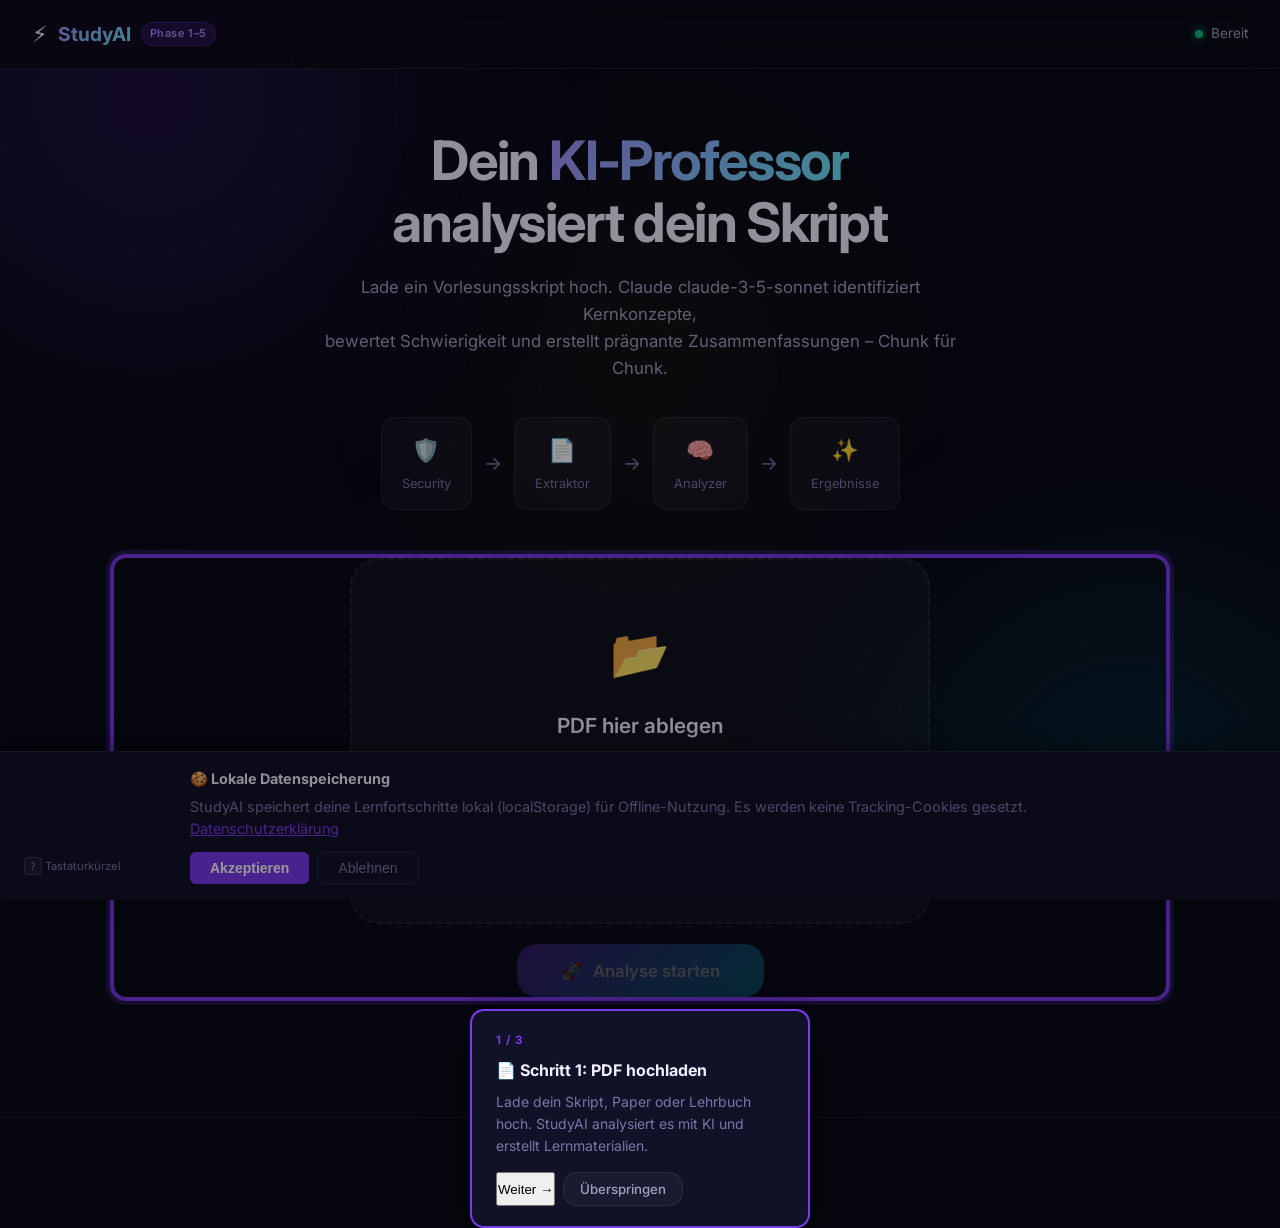
==== commit 4101ccdf: "Merge pull request #3 from davidblum007-cpu/fix/security-and-architecture-issues fix: Alle 8 Sicherh" ====
--- a/index.html
+++ b/index.html
@@ -43,7 +43,7 @@
     <div class="nav-brand">
       <span class="brand-icon">⚡</span>
       <span class="brand-name">StudyAI</span>
-      <span class="brand-badge">Phase 1–4</span>
+      <span class="brand-badge">Phase 1–5</span>
     </div>
     <div class="nav-right">
       <div class="nav-status" id="navStatus">
@@ -72,6 +72,14 @@
             <div class="usage-bar-wrap">
               <div class="usage-bar-fill" id="usageAnalysesFill" style="width:0%"></div>
             </div>
+          </div>
+
+              <!-- Gamification: Streak + Badges -->
+          <div class="user-streak-row" id="userStreakRow">
+            <span class="user-streak-icon">🔥</span>
+            <span id="userStreakValue">0</span>
+            <span class="user-streak-label">Tage Streak</span>
+            <button class="user-badges-btn" id="btnShowBadges" title="Badges anzeigen">🏅 Badges</button>
           </div>
 
           <hr class="user-menu-divider" />
@@ -502,6 +510,8 @@
           <div class="fc-actions">
             <button class="btn-ghost" id="btnFcDownload">⬇️ Anki-Export</button>
             <button class="btn-ghost" id="btnFcShuffle">🔀 Mischen</button>
+            <button class="btn-ghost btn-share-deck" id="btnShareDeck" title="Deck öffentlich teilen">🔗 Teilen</button>
+            <button class="btn-ghost btn-open-chat" id="btnOpenChat" title="KI-Tutor-Chat öffnen">💬 KI-Tutor</button>
           </div>
         </div>
 
@@ -563,10 +573,13 @@
             <button class="fc-nav-btn" id="btnFcNext">→</button>
           </div>
 
-          <!-- Karten-Aktionen: Bearbeiten -->
+          <!-- Karten-Aktionen: Bearbeiten + KI-Verbessern -->
           <div class="fc-card-actions">
             <button class="fc-action-btn" id="fcEditBtn" title="Karte bearbeiten (E)">
               ✏️ Bearbeiten
+            </button>
+            <button class="fc-action-btn fc-action-improve" id="fcImproveBtn" title="Karte mit KI verbessern">
+              🤖 KI verbessern
             </button>
           </div>
         </div>
@@ -781,11 +794,101 @@
 
     </section>
 
+    <!-- ── Phase 5: Chat-Tutor ────────────────────────────────────────────── -->
+    <section id="chatSection" class="chat-section hidden">
+      <div class="phase-divider">
+        <span class="phase-label">💬 Phase 5 – KI-Tutor-Chat</span>
+        <span class="ml-badge">✨ Powered by Claude</span>
+      </div>
+
+      <!-- Chat-Fenster -->
+      <div class="chat-window" id="chatWindow">
+        <!-- Nachrichten werden per JS eingefügt -->
+        <div class="chat-welcome" id="chatWelcome">
+          <div class="chat-welcome-icon">🤖</div>
+          <h3>Hallo! Ich bin dein KI-Tutor.</h3>
+          <p>Ich habe dein Lernmaterial analysiert und beantworte gerne deine Fragen dazu. Was möchtest du wissen?</p>
+          <div class="chat-suggestions" id="chatSuggestions">
+            <!-- Vorschläge werden per JS eingefügt -->
+          </div>
+        </div>
+      </div>
+
+      <!-- Eingabe -->
+      <div class="chat-input-row">
+        <textarea id="chatInput" class="chat-input"
+                  placeholder="Stelle eine Frage zu deinem Lernmaterial…"
+                  rows="1" maxlength="2000"></textarea>
+        <button id="btnChatSend" class="btn-chat-send" title="Senden (Enter)">
+          <svg viewBox="0 0 24 24" width="20" height="20" fill="none" stroke="currentColor" stroke-width="2.5">
+            <path d="M22 2L11 13M22 2L15 22l-4-9-9-4 20-7z"/>
+          </svg>
+        </button>
+      </div>
+
+      <!-- Toolbar -->
+      <div class="chat-toolbar">
+        <span class="chat-char-count" id="chatCharCount">0 / 2000</span>
+        <button id="btnChatClear" class="btn-chat-clear" title="Chat-Verlauf löschen">
+          🗑️ Verlauf löschen
+        </button>
+      </div>
+    </section>
+
   </main>
+
+  <!-- ── Phase 6: Share-Modal ───────────────────────────────────────────────── -->
+  <div id="shareModal" class="modal-overlay hidden" role="dialog" aria-modal="true" aria-labelledby="shareModalTitle">
+    <div class="modal-card share-modal-card">
+      <div class="share-modal-header">
+        <h3 id="shareModalTitle">🔗 Deck teilen</h3>
+        <button class="modal-close-btn" id="btnShareModalClose" aria-label="Schließen">✕</button>
+      </div>
+      <p class="share-modal-desc">Teile dein Flashcard-Deck mit anderen. Der Link ist 30 Tage gültig und benötigt kein Login.</p>
+      <div class="share-url-row" id="shareUrlRow">
+        <input type="text" id="shareUrlInput" class="share-url-input" readonly placeholder="Link wird generiert…" />
+        <button class="btn-copy-share" id="btnCopyShareUrl" title="Kopieren">📋</button>
+      </div>
+      <div class="share-meta" id="shareMeta"></div>
+      <div class="share-modal-actions">
+        <button class="btn-primary" id="btnCreateShare">🔗 Link erstellen / erneuern</button>
+        <button class="btn-danger" id="btnRevokeShare">🗑️ Link widerrufen</button>
+      </div>
+    </div>
+  </div>
+
+  <!-- ── Phase 6: Badges-Modal ─────────────────────────────────────────────── -->
+  <div id="badgesModal" class="modal-overlay hidden" role="dialog" aria-modal="true" aria-labelledby="badgesModalTitle">
+    <div class="modal-card badges-modal-card">
+      <div class="badges-modal-header">
+        <h3 id="badgesModalTitle">🏅 Deine Badges</h3>
+        <button class="modal-close-btn" id="btnBadgesModalClose" aria-label="Schließen">✕</button>
+      </div>
+      <div id="badgesGrid" class="badges-grid">
+        <!-- Wird per JS befüllt -->
+      </div>
+      <div id="badgesEmpty" class="badges-empty hidden">
+        <p>Noch keine Badges verdient. Fang mit dem Lernen an! 🚀</p>
+      </div>
+    </div>
+  </div>
+
+  <!-- ── Phase 6: Shared Deck View Modal ───────────────────────────────────── -->
+  <div id="sharedDeckModal" class="modal-overlay hidden" role="dialog" aria-modal="true" aria-labelledby="sharedDeckTitle">
+    <div class="modal-card shared-deck-card">
+      <div class="shared-deck-header">
+        <h3 id="sharedDeckTitle">📚 Geteiltes Deck</h3>
+        <button class="modal-close-btn" id="btnSharedDeckClose" aria-label="Schließen">✕</button>
+      </div>
+      <div id="sharedDeckContent" class="shared-deck-content">
+        <!-- Wird per JS befüllt -->
+      </div>
+    </div>
+  </div>
 
   <!-- ── Footer ────────────────────────────────────────────────── -->
   <footer class="footer">
-    <p>StudyAI · Phase 1 + 2 + 3 + 4 · Powered by <strong id="footerModel">Claude API</strong></p>
+    <p>StudyAI · Phase 1–6 · Powered by <strong id="footerModel">Claude API</strong></p>
   </footer>
 
   <!-- ── Keyboard Hint ──────────────────────────────────────────────────────── -->
--- a/styles.css
+++ b/styles.css
@@ -4311,4 +4311,654 @@
     margin: 0 0 1rem 0;
     text-transform: uppercase;
     letter-spacing: 0.04em;
+}
+
+/* ══════════════════════════════════════════════════════════════════════════════
+   PHASE 5 – KI-TUTOR-CHAT
+══════════════════════════════════════════════════════════════════════════════ */
+
+/* ── Sektion ─────────────────────────────────────────────────────────────── */
+.chat-section {
+    max-width: 860px;
+    margin: 0 auto 2rem;
+    padding: 0 1rem;
+}
+
+/* ── Chat-Fenster ────────────────────────────────────────────────────────── */
+.chat-window {
+    background: var(--bg-surface);
+    border: 1px solid var(--border);
+    border-radius: var(--radius-lg);
+    min-height: 320px;
+    max-height: 520px;
+    overflow-y: auto;
+    padding: 1.25rem;
+    display: flex;
+    flex-direction: column;
+    gap: 0.75rem;
+    scroll-behavior: smooth;
+}
+
+/* Scrollbar */
+.chat-window::-webkit-scrollbar { width: 5px; }
+.chat-window::-webkit-scrollbar-track { background: transparent; }
+.chat-window::-webkit-scrollbar-thumb { background: var(--border); border-radius: 99px; }
+
+/* ── Welcome-Screen ──────────────────────────────────────────────────────── */
+.chat-welcome {
+    display: flex;
+    flex-direction: column;
+    align-items: center;
+    justify-content: center;
+    text-align: center;
+    padding: 2.5rem 1.5rem;
+    gap: 0.75rem;
+    color: var(--text-secondary);
+}
+.chat-welcome-icon {
+    font-size: 3rem;
+    line-height: 1;
+    margin-bottom: 0.5rem;
+}
+.chat-welcome h3 {
+    font-size: 1.25rem;
+    font-weight: 700;
+    color: var(--text-primary);
+    margin: 0;
+}
+.chat-welcome p {
+    font-size: 0.9rem;
+    margin: 0;
+    max-width: 420px;
+}
+
+/* ── Vorschlag-Pills ─────────────────────────────────────────────────────── */
+.chat-suggestions {
+    display: flex;
+    flex-wrap: wrap;
+    gap: 0.5rem;
+    justify-content: center;
+    margin-top: 0.5rem;
+}
+.chat-suggestion-pill {
+    background: rgba(124, 58, 237, 0.12);
+    border: 1px solid rgba(124, 58, 237, 0.3);
+    border-radius: 99px;
+    padding: 0.4rem 0.9rem;
+    font-size: 0.8rem;
+    color: var(--violet-light);
+    cursor: pointer;
+    transition: var(--transition);
+    text-align: left;
+    max-width: 300px;
+    white-space: nowrap;
+    overflow: hidden;
+    text-overflow: ellipsis;
+}
+.chat-suggestion-pill:hover {
+    background: rgba(124, 58, 237, 0.25);
+    border-color: var(--violet);
+    color: #fff;
+    transform: translateY(-1px);
+}
+
+/* ── Nachrichten ─────────────────────────────────────────────────────────── */
+.chat-msg {
+    display: flex;
+    flex-direction: column;
+    gap: 0.2rem;
+    animation: chatMsgIn 0.2s ease;
+}
+@keyframes chatMsgIn {
+    from { opacity: 0; transform: translateY(6px); }
+    to   { opacity: 1; transform: translateY(0); }
+}
+
+.chat-msg-user {
+    align-items: flex-end;
+}
+.chat-msg-assistant {
+    align-items: flex-start;
+}
+.chat-msg-error {
+    align-items: center;
+}
+
+/* ── Bubbles ─────────────────────────────────────────────────────────────── */
+.chat-bubble {
+    border-radius: 16px;
+    padding: 0.65rem 1rem;
+    font-size: 0.9rem;
+    line-height: 1.6;
+    max-width: 78%;
+    word-break: break-word;
+}
+.chat-msg-user .chat-bubble {
+    background: linear-gradient(135deg, var(--violet), #6d28d9);
+    color: #fff;
+    border-bottom-right-radius: 4px;
+}
+.chat-msg-assistant .chat-bubble {
+    background: var(--bg-card);
+    border: 1px solid var(--border);
+    color: var(--text-primary);
+    border-bottom-left-radius: 4px;
+}
+.chat-bubble-error {
+    background: rgba(239, 68, 68, 0.1);
+    border: 1px solid rgba(239, 68, 68, 0.35);
+    color: #fca5a5;
+    border-radius: 12px;
+    font-size: 0.85rem;
+    max-width: 90%;
+}
+
+/* Timestamp */
+.chat-ts {
+    font-size: 0.7rem;
+    color: var(--text-muted);
+    padding: 0 0.25rem;
+}
+
+/* ── Typing-Indikator ────────────────────────────────────────────────────── */
+.chat-typing .chat-bubble {
+    display: flex;
+    align-items: center;
+    gap: 6px;
+    padding: 0.75rem 1rem;
+}
+.typing-dot {
+    width: 7px;
+    height: 7px;
+    border-radius: 50%;
+    background: var(--text-muted);
+    animation: typingBounce 1.2s ease-in-out infinite;
+    display: inline-block;
+}
+.typing-dot:nth-child(2) { animation-delay: 0.2s; }
+.typing-dot:nth-child(3) { animation-delay: 0.4s; }
+@keyframes typingBounce {
+    0%, 80%, 100% { transform: scale(0.8); opacity: 0.5; }
+    40%           { transform: scale(1.2); opacity: 1; }
+}
+
+/* ── Cursor (Streaming) ──────────────────────────────────────────────────── */
+.chat-cursor {
+    display: inline-block;
+    margin-left: 1px;
+    animation: cursorBlink 0.8s step-end infinite;
+    color: var(--violet-light);
+}
+@keyframes cursorBlink {
+    0%, 100% { opacity: 1; }
+    50%       { opacity: 0; }
+}
+
+/* ── Markdown innerhalb Bubbles ──────────────────────────────────────────── */
+.chat-bubble strong { font-weight: 700; }
+.chat-bubble em     { font-style: italic; color: var(--cyan-light); }
+.chat-bubble ul     { margin: 0.5rem 0 0.5rem 1.25rem; padding: 0; }
+.chat-bubble li     { margin: 0.2rem 0; }
+.chat-bubble .chat-code-block {
+    background: rgba(0, 0, 0, 0.35);
+    border: 1px solid var(--border);
+    border-radius: 8px;
+    padding: 0.75rem 1rem;
+    font-family: "JetBrains Mono", monospace;
+    font-size: 0.82rem;
+    overflow-x: auto;
+    margin: 0.5rem 0;
+    display: block;
+    white-space: pre-wrap;
+}
+.chat-bubble .chat-inline-code {
+    background: rgba(0, 0, 0, 0.3);
+    border: 1px solid var(--border);
+    border-radius: 4px;
+    padding: 0.1em 0.35em;
+    font-family: "JetBrains Mono", monospace;
+    font-size: 0.82em;
+}
+
+/* ── Eingabebereich ──────────────────────────────────────────────────────── */
+.chat-input-row {
+    display: flex;
+    gap: 0.75rem;
+    align-items: flex-end;
+    margin-top: 0.75rem;
+}
+.chat-input {
+    flex: 1;
+    background: var(--bg-surface);
+    border: 1px solid var(--border);
+    border-radius: var(--radius-md);
+    padding: 0.75rem 1rem;
+    color: var(--text-primary);
+    font-size: 0.9rem;
+    font-family: inherit;
+    line-height: 1.5;
+    resize: none;
+    min-height: 44px;
+    max-height: 150px;
+    overflow-y: auto;
+    transition: border-color 0.2s;
+}
+.chat-input:focus {
+    outline: none;
+    border-color: var(--violet);
+    box-shadow: 0 0 0 2px rgba(124, 58, 237, 0.15);
+}
+.chat-input::placeholder { color: var(--text-muted); }
+
+/* ── Senden-Button ───────────────────────────────────────────────────────── */
+.btn-chat-send {
+    background: var(--violet);
+    border: none;
+    border-radius: var(--radius-md);
+    width: 44px;
+    height: 44px;
+    flex-shrink: 0;
+    display: flex;
+    align-items: center;
+    justify-content: center;
+    cursor: pointer;
+    color: #fff;
+    transition: var(--transition);
+}
+.btn-chat-send:hover:not(:disabled) {
+    background: #6d28d9;
+    transform: scale(1.05);
+}
+.btn-chat-send:disabled {
+    opacity: 0.45;
+    cursor: not-allowed;
+    transform: none;
+}
+.btn-chat-send svg { pointer-events: none; }
+
+/* ── Toolbar ─────────────────────────────────────────────────────────────── */
+.chat-toolbar {
+    display: flex;
+    align-items: center;
+    justify-content: space-between;
+    margin-top: 0.5rem;
+    padding: 0 0.1rem;
+}
+.chat-char-count {
+    font-size: 0.75rem;
+    color: var(--text-muted);
+}
+.chat-char-count.chat-char-warn {
+    color: var(--amber);
+}
+.btn-chat-clear {
+    background: none;
+    border: none;
+    font-size: 0.8rem;
+    color: var(--text-muted);
+    cursor: pointer;
+    padding: 0.25rem 0.5rem;
+    border-radius: 6px;
+    transition: var(--transition);
+}
+.btn-chat-clear:hover {
+    color: var(--red);
+    background: rgba(239, 68, 68, 0.1);
+}
+
+/* ── Open-Chat Button in FC-Toolbar ─────────────────────────────────────── */
+.btn-open-chat {
+    background: rgba(124, 58, 237, 0.12);
+    border-color: rgba(124, 58, 237, 0.35) !important;
+    color: var(--violet-light) !important;
+}
+.btn-open-chat:hover {
+    background: rgba(124, 58, 237, 0.25) !important;
+    border-color: var(--violet) !important;
+    color: #fff !important;
+}
+
+/* ── Responsive ──────────────────────────────────────────────────────────── */
+@media (max-width: 640px) {
+    .chat-window {
+        min-height: 250px;
+        max-height: 400px;
+        padding: 0.9rem;
+    }
+    .chat-bubble {
+        max-width: 88%;
+        font-size: 0.875rem;
+    }
+    .chat-suggestion-pill {
+        font-size: 0.75rem;
+        padding: 0.35rem 0.75rem;
+    }
+}
+
+/* ══════════════════════════════════════════════════════════════════════════════
+   PHASE 6 – DECK-SHARING, GAMIFICATION, KI-VERBESSERUNG
+══════════════════════════════════════════════════════════════════════════════ */
+
+/* ── Share-Button in FC-Toolbar ──────────────────────────────────────────── */
+.btn-share-deck {
+    background: rgba(6, 182, 212, 0.1);
+    border-color: rgba(6, 182, 212, 0.35) !important;
+    color: var(--cyan-light) !important;
+}
+.btn-share-deck:hover {
+    background: rgba(6, 182, 212, 0.2) !important;
+    border-color: var(--cyan) !important;
+    color: #fff !important;
+}
+
+/* ── KI-Verbessern-Button ────────────────────────────────────────────────── */
+.fc-action-improve {
+    background: rgba(124, 58, 237, 0.12);
+    border: 1px solid rgba(124, 58, 237, 0.3);
+    color: var(--violet-light);
+}
+.fc-action-improve:hover:not(:disabled) {
+    background: rgba(124, 58, 237, 0.25);
+    border-color: var(--violet);
+    color: #fff;
+}
+.fc-action-improve:disabled {
+    opacity: 0.5;
+    cursor: not-allowed;
+}
+
+/* ── Verbesserungs-Vorschau-Modal ────────────────────────────────────────── */
+.improve-preview-modal {
+    max-width: 700px;
+    width: 95vw;
+}
+.improve-note {
+    background: rgba(6, 182, 212, 0.1);
+    border: 1px solid rgba(6, 182, 212, 0.25);
+    border-radius: 8px;
+    padding: 0.6rem 0.9rem;
+    font-size: 0.875rem;
+    color: var(--cyan-light);
+    margin-bottom: 1rem;
+}
+.improve-compare {
+    display: grid;
+    grid-template-columns: 1fr 1fr;
+    gap: 1rem;
+    margin-bottom: 1.25rem;
+}
+.improve-col-label {
+    font-size: 0.75rem;
+    font-weight: 700;
+    text-transform: uppercase;
+    letter-spacing: 0.08em;
+    color: var(--text-muted);
+    margin-bottom: 0.5rem;
+}
+.improve-field-label {
+    font-size: 0.75rem;
+    color: var(--text-muted);
+    margin: 0.5rem 0 0.2rem;
+}
+.improve-text {
+    background: var(--bg-card);
+    border: 1px solid var(--border);
+    border-radius: 8px;
+    padding: 0.6rem 0.75rem;
+    font-size: 0.875rem;
+    line-height: 1.5;
+    word-break: break-word;
+}
+.improve-text-old {
+    border-color: rgba(239, 68, 68, 0.2);
+    background: rgba(239, 68, 68, 0.05);
+}
+.improve-text-new {
+    border-color: rgba(16, 185, 129, 0.3);
+    background: rgba(16, 185, 129, 0.06);
+}
+.improve-text-hint {
+    border-color: rgba(245, 158, 11, 0.25);
+    background: rgba(245, 158, 11, 0.05);
+    color: var(--amber);
+    font-size: 0.82rem;
+    font-style: italic;
+}
+@media (max-width: 600px) {
+    .improve-compare { grid-template-columns: 1fr; }
+}
+
+/* ── Share-Modal ─────────────────────────────────────────────────────────── */
+.share-modal-card {
+    max-width: 500px;
+    width: 95vw;
+}
+.share-modal-header {
+    display: flex;
+    align-items: center;
+    justify-content: space-between;
+    margin-bottom: 0.75rem;
+}
+.share-modal-header h3 { margin: 0; font-size: 1.15rem; }
+.share-modal-desc {
+    font-size: 0.875rem;
+    color: var(--text-secondary);
+    margin-bottom: 1rem;
+}
+.share-url-row {
+    display: flex;
+    gap: 0.5rem;
+    align-items: center;
+    margin-bottom: 0.5rem;
+}
+.share-url-input {
+    flex: 1;
+    background: var(--bg-card);
+    border: 1px solid var(--border);
+    border-radius: var(--radius-sm);
+    padding: 0.55rem 0.8rem;
+    color: var(--cyan-light);
+    font-family: "JetBrains Mono", monospace;
+    font-size: 0.82rem;
+    overflow: hidden;
+    text-overflow: ellipsis;
+    white-space: nowrap;
+}
+.btn-copy-share {
+    background: var(--bg-card);
+    border: 1px solid var(--border);
+    border-radius: var(--radius-sm);
+    padding: 0.55rem 0.75rem;
+    cursor: pointer;
+    font-size: 1rem;
+    transition: var(--transition);
+    color: var(--text-primary);
+}
+.btn-copy-share:hover { background: var(--bg-card-hover); }
+.share-meta {
+    font-size: 0.8rem;
+    color: var(--text-muted);
+    margin-bottom: 1rem;
+    min-height: 1.2em;
+}
+.share-modal-actions {
+    display: flex;
+    gap: 0.75rem;
+    flex-wrap: wrap;
+}
+
+/* ── Badges-Modal ────────────────────────────────────────────────────────── */
+.badges-modal-card {
+    max-width: 560px;
+    width: 95vw;
+}
+.badges-modal-header {
+    display: flex;
+    align-items: center;
+    justify-content: space-between;
+    margin-bottom: 1rem;
+}
+.badges-modal-header h3 { margin: 0; font-size: 1.15rem; }
+.badges-grid {
+    display: grid;
+    grid-template-columns: repeat(3, 1fr);
+    gap: 0.75rem;
+}
+.badge-item {
+    background: var(--bg-card);
+    border: 1px solid var(--border);
+    border-radius: var(--radius-md);
+    padding: 0.9rem 0.75rem;
+    text-align: center;
+    transition: var(--transition);
+}
+.badge-earned {
+    border-color: rgba(245, 158, 11, 0.4);
+    background: rgba(245, 158, 11, 0.06);
+}
+.badge-earned:hover {
+    border-color: var(--amber);
+    transform: translateY(-2px);
+}
+.badge-locked {
+    opacity: 0.4;
+    filter: grayscale(1);
+}
+.badge-icon {
+    font-size: 1.75rem;
+    line-height: 1;
+    margin-bottom: 0.4rem;
+}
+.badge-label {
+    font-size: 0.8rem;
+    font-weight: 700;
+    color: var(--text-primary);
+    margin-bottom: 0.2rem;
+}
+.badge-desc {
+    font-size: 0.72rem;
+    color: var(--text-muted);
+    line-height: 1.3;
+}
+.badge-date {
+    font-size: 0.68rem;
+    color: var(--amber);
+    margin-top: 0.25rem;
+}
+.badges-empty {
+    text-align: center;
+    padding: 1.5rem;
+    color: var(--text-muted);
+    font-size: 0.9rem;
+}
+@media (max-width: 480px) {
+    .badges-grid { grid-template-columns: repeat(2, 1fr); }
+}
+
+/* ── Shared Deck View Modal ──────────────────────────────────────────────── */
+.shared-deck-card {
+    max-width: 620px;
+    width: 95vw;
+}
+.shared-deck-header {
+    display: flex;
+    align-items: center;
+    justify-content: space-between;
+    margin-bottom: 1rem;
+}
+.shared-deck-header h3 { margin: 0; }
+.shared-deck-meta {
+    display: flex;
+    gap: 1rem;
+    font-size: 0.85rem;
+    color: var(--text-muted);
+    margin-bottom: 1rem;
+    flex-wrap: wrap;
+}
+.shared-cards-list {
+    display: flex;
+    flex-direction: column;
+    gap: 0.6rem;
+    max-height: 450px;
+    overflow-y: auto;
+}
+.shared-card-item {
+    background: var(--bg-card);
+    border: 1px solid var(--border);
+    border-radius: var(--radius-sm);
+    padding: 0.7rem 0.9rem;
+    display: grid;
+    grid-template-columns: 1fr 1fr;
+    gap: 0.75rem;
+    font-size: 0.875rem;
+}
+.shared-card-front {
+    color: var(--text-primary);
+    font-weight: 500;
+}
+.shared-card-back {
+    color: var(--text-secondary);
+    border-left: 2px solid var(--border);
+    padding-left: 0.75rem;
+}
+.shared-more {
+    text-align: center;
+    font-size: 0.82rem;
+    color: var(--text-muted);
+    padding: 0.5rem;
+}
+
+/* ── Gamification: Streak in User-Menü ──────────────────────────────────── */
+.user-streak-row {
+    display: flex;
+    align-items: center;
+    gap: 0.4rem;
+    padding: 0.4rem 1rem 0.25rem;
+    font-size: 0.875rem;
+    color: var(--text-secondary);
+}
+.user-streak-icon {
+    font-size: 1.1rem;
+    line-height: 1;
+}
+#userStreakValue {
+    font-weight: 700;
+    color: var(--amber);
+}
+.user-streak-label {
+    flex: 1;
+    font-size: 0.82rem;
+}
+.user-badges-btn {
+    background: rgba(245, 158, 11, 0.1);
+    border: 1px solid rgba(245, 158, 11, 0.3);
+    border-radius: 99px;
+    padding: 0.2rem 0.6rem;
+    font-size: 0.75rem;
+    color: var(--amber);
+    cursor: pointer;
+    transition: var(--transition);
+    white-space: nowrap;
+}
+.user-badges-btn:hover {
+    background: rgba(245, 158, 11, 0.2);
+    border-color: var(--amber);
+    color: #fff;
+}
+
+/* ── Generischer Modal-Close-Button ─────────────────────────────────────── */
+.modal-close-btn {
+    background: none;
+    border: none;
+    color: var(--text-muted);
+    font-size: 1.1rem;
+    cursor: pointer;
+    padding: 0.2rem 0.4rem;
+    border-radius: 6px;
+    transition: var(--transition);
+    line-height: 1;
+}
+.modal-close-btn:hover {
+    background: var(--bg-card-hover);
+    color: var(--text-primary);
 }
